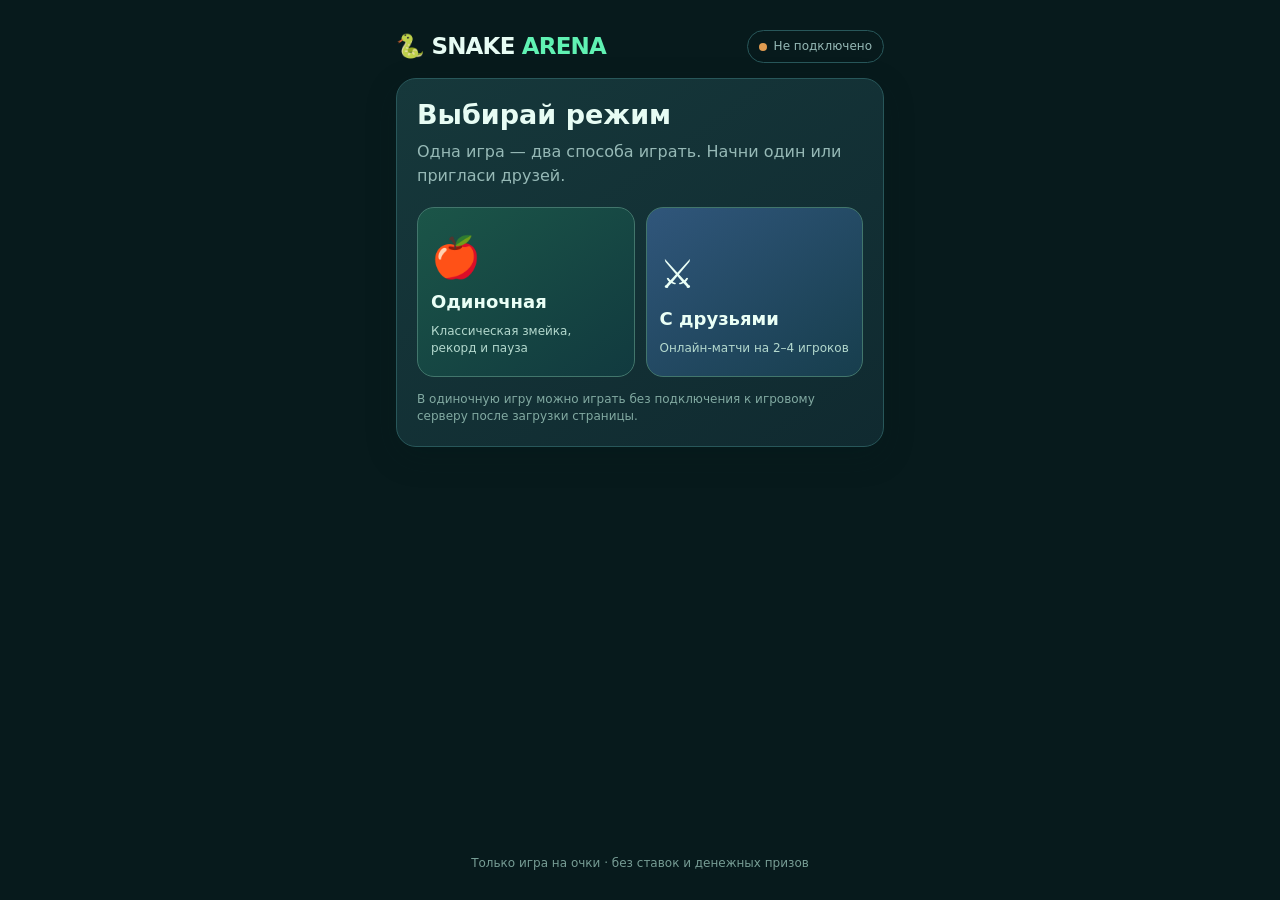
==== snake-arena/static/index.html @ dd778986 "Allow direct multiplayer launch from Telegram button" ====
<!doctype html>
<html lang="ru">
<head>
  <meta charset="utf-8">
  <meta name="viewport" content="width=device-width,initial-scale=1,viewport-fit=cover,user-scalable=no">
  <meta name="theme-color" content="#071a1c">
  <title>Snake Arena — одиночная игра и мультиплеер</title>
  <style>
    :root{--bg:#071a1c;--panel:#113034;--panel2:#164047;--line:#28575a;--text:#e7fcf4;--muted:#96b9b6;--lime:#60f2b3;--gold:#ffd571}
    *{box-sizing:border-box}html,body{margin:0;min-height:100%;background:var(--bg);color:var(--text)}
    body{font:500 16px/1.45 system-ui,-apple-system,Segoe UI,sans-serif;overscroll-behavior:none}
    button,input{font:inherit}button{cursor:pointer;border:0}button:disabled{cursor:not-allowed;opacity:.43}
    button:focus-visible,input:focus-visible{outline:3px solid #ffd571;outline-offset:3px}
    .shell{width:min(100%,520px);margin:0 auto;min-height:100dvh;padding:18px 16px 28px;display:flex;flex-direction:column;gap:15px}
    .top{display:flex;justify-content:space-between;align-items:center;gap:12px}.logo{font-size:23px;font-weight:900;letter-spacing:-.8px}.logo b{color:var(--lime)}
    .signal{display:flex;align-items:center;gap:7px;font-size:12px;color:var(--muted);border:1px solid var(--line);padding:7px 11px;border-radius:50px}
    .signal:before{content:"";width:8px;height:8px;background:#e09b50;border-radius:50%}.signal.online:before{background:var(--lime)}
    .card{background:linear-gradient(145deg,#16383b,#102a30);border:1px solid var(--line);border-radius:20px;padding:20px;box-shadow:0 10px 30px #001b1b40}
    .screen{display:none}.screen.active{display:block}h1,h2,p{margin:0}h1{font-size:27px;line-height:1.15}h2{font-size:21px}p{color:var(--muted)}.subtitle{margin:10px 0 20px}
    label{display:block;color:#c8e8dc;font-size:13px;font-weight:700;margin:12px 0 6px}
    input{width:100%;padding:14px 15px;border-radius:12px;border:1px solid #44756f;background:#071f22;color:white;outline:none;font-size:17px}
    .choices{display:grid;grid-template-columns:repeat(2,minmax(0,1fr));gap:11px;margin:20px 0 14px}
    .choice{min-height:170px;border:1px solid #42766c;border-radius:17px;background:linear-gradient(145deg,#1b5548,#113a3f);color:#eafff6;padding:18px 13px;display:flex;flex-direction:column;align-items:flex-start;justify-content:flex-end;text-align:left;gap:8px}
    .choice:active{transform:scale(.985)}.choice .symbol{font-size:40px;line-height:1.2}.choice strong{font-size:18px;font-weight:900}.choice small{font-size:12px;color:#b4d9ce;font-weight:500}
    .choice.multiplayer{background:linear-gradient(145deg,#30567b,#173e4d)}
    .solo-tools{display:none;align-items:center;justify-content:space-between;gap:10px;margin:12px 0 3px}
    .solo-tools.visible{display:flex}.solo-tools button{background:#184545;border:1px solid #3e7b72;border-radius:10px;padding:8px 13px;color:#e2fff1;font-weight:800}
    .solo-tools span{color:#9fc6b8;font-size:12px}.solo-paused{display:none;text-align:center;padding:12px;color:var(--gold);font-size:15px;font-weight:900}.solo-paused.visible{display:block}
    .mode{display:grid;grid-template-columns:repeat(3,1fr);gap:9px;margin:9px 0 18px}
    .mode button{border:1px solid #43736c;background:#153e3e;border-radius:12px;color:#c7e5dc;padding:14px 6px;font-weight:900;font-size:17px}
    .mode button.selected{background:#1d6557;border-color:#63e6a7;color:#fff;box-shadow:inset 0 0 0 1px #54dc9b}
    .btn{width:100%;padding:14px 16px;border-radius:13px;background:var(--lime);color:#09302b;font-weight:900;font-size:16px;min-height:52px}
    .btn.alt{background:#214c4d;color:#e4fff3;border:1px solid #398477}.btn.ghost{background:transparent;border:1px solid #416661;color:#ddf6ed}
    .split{display:flex;align-items:center;gap:12px;margin:18px 0;color:#90b6aa}.split:before,.split:after{content:"";height:1px;background:var(--line);flex:1}
    .joinrow{display:flex;gap:9px}.joinrow input{flex:1;min-width:0}.joinrow button{width:110px;min-width:110px}.hint{font-size:12px;color:#82aaa2;margin-top:14px}
    .roomcode{text-align:center;background:#071e21;border:1px dashed #4f8579;border-radius:14px;padding:13px 8px;margin:16px 0 8px;letter-spacing:8px;font-size:32px;font-weight:900;color:var(--gold);font-variant-numeric:tabular-nums}
    .members{display:flex;flex-direction:column;gap:8px;margin:15px 0}
    .member{display:flex;align-items:center;gap:10px;padding:11px 12px;border:1px solid #2b5954;border-radius:12px;background:#0d2a2d}
    .dot{width:15px;height:15px;border-radius:50%;flex:none}.member .name{font-weight:700;flex:1;min-width:0;overflow:hidden;text-overflow:ellipsis;white-space:nowrap}.member .state{font-size:12px;color:#acd6c3}
    .actions{display:grid;gap:9px;margin-top:16px}.row{display:flex;gap:9px}.row>*{flex:1}
    .boardhead{display:flex;justify-content:space-between;align-items:center;gap:8px;margin-bottom:11px}.meta{display:flex;gap:9px;align-items:center;font-size:12px;color:var(--muted)}
    .board-shell{padding:7px;border:2px solid #35695f;border-radius:15px;background:#051619;box-shadow:inset 0 0 0 1px #163c39}
    canvas{display:block;width:100%;height:auto;aspect-ratio:26 / 20;touch-action:none;border-radius:9px;background:#092627}
    .scores{display:grid;grid-template-columns:repeat(2,minmax(0,1fr));gap:7px;margin:13px 0}
    .score{display:flex;gap:9px;align-items:center;border:1px solid #2c5d58;background:#103436;padding:9px;border-radius:10px;font-size:13px}
    .score .who{min-width:0;overflow:hidden;text-overflow:ellipsis;white-space:nowrap;flex:1}.score strong{color:#f8e8ae}.score.dead{opacity:.48}
    .pad{margin:13px auto 0;display:grid;grid-template-columns:repeat(3,66px);grid-template-rows:repeat(2,55px);gap:8px;justify-content:center;touch-action:none}
    .arrow{background:#1b5250;border:1px solid #44937c;border-radius:13px;font-size:24px;color:#e5fff2;touch-action:none;user-select:none}
    .arrow:active{background:#3d9280}.up{grid-column:2;grid-row:1}.left{grid-column:1;grid-row:2}.down{grid-column:2;grid-row:2}.right{grid-column:3;grid-row:2}
    .bigcount{font-size:68px;font-weight:1000;color:var(--gold);text-align:center;margin:20px 0;line-height:1}
    .result{font-size:28px;text-align:center;color:var(--gold);font-weight:900;margin:12px 0}.error{color:#ffb7a2;font-size:13px;margin-top:12px;min-height:18px}
    .foot{text-align:center;font-size:12px;color:#779d95;margin-top:auto;padding-top:8px}
    @media(min-width:640px){.shell{padding-top:30px}.pad{grid-template-columns:repeat(3,72px);grid-template-rows:repeat(2,60px)}}
    @media(max-width:360px){.card{padding:14px}.roomcode{font-size:26px}.mode button{font-size:15px}}
  </style>
</head>
<body>
<div class="shell">
  <div class="top"><div class="logo">🐍 SNAKE <b>ARENA</b></div><span id="signal" class="signal">Не подключено</span></div>
  <section id="choose" class="screen active card">
    <h1>Выбирай режим</h1><p class="subtitle">Одна игра — два способа играть. Начни один или пригласи друзей.</p>
    <div class="choices">
      <button class="choice" id="solo-choice" type="button"><span class="symbol">🍎</span><strong>Одиночная</strong><small>Классическая змейка, рекорд и пауза</small></button>
      <button class="choice multiplayer" id="multi-choice" type="button"><span class="symbol">⚔️</span><strong>С друзьями</strong><small>Онлайн-матчи на 2–4 игроков</small></button>
    </div>
    <p class="hint">В одиночную игру можно играть без подключения к игровому серверу после загрузки страницы.</p>
  </section>
  <section id="home" class="screen card">
    <h1>Змейка с друзьями</h1><p class="subtitle">Одна арена · 2–4 человека · каждый со своего телефона.</p>
    <label for="nick">Твоё имя</label><input id="nick" maxlength="18" autocomplete="nickname" placeholder="Игрок" />
    <label>Игроков в комнате</label>
    <div class="mode" id="modes"><button class="selected" data-slots="2" type="button">1 на 1</button><button data-slots="3" type="button">3 игрока</button><button data-slots="4" type="button">4 игрока</button></div>
    <button id="create" class="btn" type="button">Создать комнату</button>
    <div class="split">или</div>
    <label for="code">Войти по коду друга</label>
    <div class="joinrow"><input id="code" maxlength="6" placeholder="ABC123" autocapitalize="characters" spellcheck="false"/><button id="join" type="button" class="btn alt">Войти</button></div>
    <div class="hint">Нужен интернет: игра синхронизируется через сервер, а не между браузерами напрямую.</div>
    <div class="actions"><button id="back-modes" type="button" class="btn ghost">← Выбор режима</button></div>
  </section>
  <section id="lobby" class="screen card">
    <h2>Комната <span id="room-label"></span></h2><p id="lobbyinfo" class="subtitle">Ожидаем игроков…</p>
    <div id="roomcode" class="roomcode"></div>
    <button id="share" type="button" class="btn alt">🔗 Поделиться приглашением</button>
    <div id="members" class="members"></div>
    <div class="actions"><button id="ready" type="button" class="btn">Готов!</button><button id="leave" type="button" class="btn ghost">Выйти из комнаты</button></div>
  </section>
  <section id="countdown" class="screen card"><h2 style="text-align:center">Матч начинается</h2><div class="bigcount" id="count">3</div><p style="text-align:center">Приготовься управлять змейкой!</p></section>
  <section id="playing" class="screen">
    <div class="boardhead"><h2>Арена</h2><div class="meta">⏱ <span id="remaining">03:00</span> · <span id="gamecode"></span></div></div>
    <div class="solo-tools" id="solo-tools"><button id="solo-pause" type="button">⏸ Пауза</button><span>Рекорд: <b id="solo-best">0</b> 🍎</span><button id="solo-exit" type="button">✕ Выйти</button></div>
    <div class="board-shell"><canvas id="board" width="780" height="600" aria-label="Игровое поле с цветными змейками"></canvas></div>
    <div class="solo-paused" id="solo-paused">⏸ Пауза — нажми «Продолжить»</div>
    <div id="scores" class="scores"></div>
    <p style="text-align:center;font-size:13px">Свайп по полю или стрелки на экране. На компьютере — WASD.</p>
    <div class="pad" id="pad"><button class="arrow up" data-dir="up" aria-label="Вверх">▲</button><button class="arrow left" data-dir="left" aria-label="Влево">◀</button><button class="arrow down" data-dir="down" aria-label="Вниз">▼</button><button class="arrow right" data-dir="right" aria-label="Вправо">▶</button></div>
  </section>
  <section id="finished" class="screen card"><h2 style="text-align:center">Матч завершён</h2><div id="result" class="result"></div><div id="resultscores" class="members"></div><div class="actions"><button id="again" class="btn">Ещё один матч</button><button id="quit" class="btn ghost">В главное меню</button></div></section>
  <p id="error" class="error" role="status" aria-live="polite"></p>
  <p class="foot">Только игра на очки · без ставок и денежных призов</p>
</div>
<script>
(() => {
  'use strict';
  const $ = id => document.getElementById(id);
  const screens = ['choose','home','lobby','countdown','playing','finished'];
  const app = { ws:null, me:'', room:'', slots:2, players:[], ready:false, phase:'choose', last:null, mode:null };
  const tg=window.Telegram?.WebApp;
  try {tg?.ready();tg?.expand();} catch(_){}
  const getStoredName=()=>{try{return localStorage.getItem('snake_name')||'';}catch(_){return '';}};
  const saveName=name=>{try{localStorage.setItem('snake_name',name);}catch(_){}};
  const suggestedName = tg?.initDataUnsafe?.user?.first_name || getStoredName();
  $('nick').value=suggestedName.slice(0,18);
  const urlParams = new URLSearchParams(location.search);
  const codeFromLink = urlParams.get('room') || tg?.initDataUnsafe?.start_param || '';
  if(/^[A-Z2-9]{6}$/i.test(codeFromLink)){ $('code').value=codeFromLink.toUpperCase(); app.mode='multi'; $('choose').classList.remove('active'); $('home').classList.add('active');app.phase='home'; }
  else if(urlParams.get('mode') === 'multi'){ app.mode='multi'; $('choose').classList.remove('active'); $('home').classList.add('active'); app.phase='home'; }
  const show=(screen)=>{app.phase=screen;for(const s of screens)$(s).classList.toggle('active',s===screen);};
  const error=msg=>{ $('error').textContent=msg||''; };
  const signal=(good,text)=>{$('signal').classList.toggle('online',good);$('signal').textContent=text;};
  const link=()=>{const url=new URL(location.href);url.searchParams.set('room',app.room);return url.href;};
  const send=payload=>{if(app.ws?.readyState===WebSocket.OPEN)app.ws.send(JSON.stringify(payload));};
  const serverUrl=()=>{
    // A single FastAPI service hosts this page and the websocket at /ws.
    // A separate static host can set window.SNAKE_WS_URL to a secure wss:// address.
    if(typeof window.SNAKE_WS_URL==='string' && window.SNAKE_WS_URL.trim())return window.SNAKE_WS_URL.trim();
    return `${location.protocol==='https:'?'wss':'ws'}://${location.host}/ws`;
  };
  function connect(initial) {
    error('');
    if(app.ws)try{app.ws.close();}catch(_){}
    const ws=new WebSocket(serverUrl());app.ws=ws;
    signal(false,'Соединение…');
    const guard=setTimeout(()=>{if(ws.readyState!==WebSocket.OPEN)ws.close();},10000);
    ws.addEventListener('open',()=>{clearTimeout(guard);if(app.ws!==ws)return;signal(true,'На связи');send(initial);});
    ws.addEventListener('error',()=>{if(app.ws===ws)error('Не удалось подключиться. Проверь адрес сервера и интернет.');});
    ws.addEventListener('close',()=>{clearTimeout(guard);if(app.ws!==ws)return;signal(false,'Нет соединения');if(app.phase!=='home'){show('home');error('Связь с матчем потеряна. Создай или войди в комнату заново.');}});
    ws.addEventListener('message',event=>{if(app.ws!==ws)return;let m;try{m=JSON.parse(event.data);}catch(_){return;}onMessage(m);});
  }
  function start(type) {
    app.mode='multi'; stopSolo();
    const name=$('nick').value.trim().slice(0,18)||'Игрок';saveName(name);
    const payload={type,name};if(type==='create')payload.slots=app.slots;else {payload.code=$('code').value.replace(/[^A-Z2-9]/gi,'').toUpperCase();if(payload.code.length!==6){error('Введи шестизначный код комнаты.');return;}}
    $('create').disabled=true;$('join').disabled=true;
    try {connect(payload);} catch (e) {error('Не получается открыть WebSocket: '+e.message);} finally {setTimeout(()=>{$('create').disabled=false;$('join').disabled=false;},500);}
  }
  const escapeText=text=>String(text).replaceAll('&','&amp;').replaceAll('<','&lt;').replaceAll('>','&gt;').replaceAll('"','&quot;').replaceAll("'",'&#39;');
  function drawLobby(m){
    app.players=m.players||[];app.slots=m.slots;app.room=m.code;app.ready=Boolean(app.players.find(p=>p.id===app.me)?.ready);
    $('room-label').textContent=m.code;$('roomcode').textContent=m.code;
    $('lobbyinfo').textContent=`Игроков: ${app.players.length} / ${m.slots}. Начнём, когда все будут готовы.`;
    $('members').innerHTML=app.players.map(p=>`<div class="member"><i class="dot" style="background:${p.color}"></i><span class="name">${escapeText(p.name)}${p.id===app.me?' (ты)':''}</span><span class="state">${p.ready?'✓ Готов':'Ожидание'}</span></div>`).join('');
    $('ready').textContent=app.ready?'Отменить готовность':'Я готов!';
    if(m.phase==='lobby')show('lobby');
  }
  const formatClock=sec=>`${String(Math.floor(Math.max(sec,0)/60)).padStart(2,'0')}:${String(Math.max(sec,0)%60).padStart(2,'0')}`;
  function onMessage(m) {
    if(app.mode!=='multi')return;
    switch(m.type){
      case 'welcome':app.me=m.id;app.room=m.code;break;
      case 'lobby':drawLobby(m);break;
      case 'countdown':show('countdown');$('count').textContent=m.seconds;break;
      case 'match_start':show('playing');$('gamecode').textContent=app.room;break;
      case 'state':app.last=m;draw(m);break;
      case 'result':{
        $('again').textContent='Ещё один матч';
        const mine=m.winnerId===app.me;
        $('result').textContent=m.winnerId?(mine?'🏆 Победа!':`🏆 Победил ${m.players.find(p=>p.id===m.winnerId)?.name||'соперник'}`):'🤝 Ничья';
        $('resultscores').innerHTML=m.players.sort((a,b)=>b.score-a.score).map(p=>`<div class="member"><i class="dot" style="background:${p.color}"></i><span class="name">${escapeText(p.name)}</span><strong>${p.score} 🍎</strong></div>`).join('');
        show('finished');break;
      }
      case 'error':error(m.message||'Ошибка сервера');break;
    }
  }
  const canvas=$('board'),ctx=canvas.getContext('2d');
  function draw(s) {
    if(app.phase==='countdown')show('playing');
    if(app.phase!=='playing')return;
    const w=s.width||26,h=s.height||20,tile=30;
    if(canvas.width!==w*tile)canvas.width=w*tile;if(canvas.height!==h*tile)canvas.height=h*tile;
    ctx.fillStyle='#0a2829';ctx.fillRect(0,0,canvas.width,canvas.height);
    for(let y=0;y<h;y++)for(let x=0;x<w;x++){if((x+y)%2===0){ctx.fillStyle='#103032';ctx.fillRect(x*tile,y*tile,tile,tile);}}
    for(const [x,y] of s.food){ctx.fillStyle='#d95c59';ctx.beginPath();ctx.arc(x*tile+15,y*tile+15,10,0,Math.PI*2);ctx.fill();ctx.fillStyle='#8bdb84';ctx.fillRect(x*tile+15,y*tile+2,4,7);}
    for(const snake of s.snakes){for(let i=snake.body.length-1;i>=0;i--){const [x,y]=snake.body[i];ctx.globalAlpha=snake.alive?1:.24;ctx.fillStyle=snake.color;ctx.beginPath();ctx.roundRect(x*tile+2,y*tile+2,26,26,i===0?9:6);ctx.fill();if(i===0&&snake.alive){ctx.fillStyle='#07292a';ctx.beginPath();ctx.arc(x*tile+11,y*tile+11,3,0,Math.PI*2);ctx.arc(x*tile+20,y*tile+11,3,0,Math.PI*2);ctx.fill();}}}
    ctx.globalAlpha=1;
    $('remaining').textContent=app.mode==='solo'?'∞':formatClock(s.remaining);
    $('scores').innerHTML=s.snakes.map(p=>`<div class="score ${p.alive?'':'dead'}"><i class="dot" style="background:${p.color}"></i><span class="who">${escapeText(p.name)}${p.id===app.me?' (ты)':''}</span><strong>${p.score} 🍎</strong></div>`).join('');
  }
  // Classic single-player mode is deliberately client-side: no rooms or WebSocket.
  const SOLO_W=26, SOLO_H=20;
  const solo={timer:null,paused:false,state:null,direction:'right',wanted:'right',queued:false,best:0};
  const vectors={up:[0,-1],down:[0,1],left:[-1,0],right:[1,0]};
  const opposite={up:'down',down:'up',left:'right',right:'left'};
  const loadBest=()=>{try{return Math.max(0,Number(localStorage.getItem('snake_solo_best'))||0);}catch(_){return 0;}};
  function stopSolo(){if(solo.timer!==null)clearTimeout(solo.timer);solo.timer=null;solo.state=null;solo.paused=false;$('solo-paused').classList.remove('visible');$('solo-tools').classList.remove('visible');}
  function chooseMode(mode){app.mode=mode;error('');if(mode==='multi'){signal(false,'Не подключено');show('home');}else startSolo();}
  function newFood(){
    const occupied=new Set(solo.state.snakes[0].body.map(p=>p.join(',')));
    const free=[];for(let y=0;y<SOLO_H;y++)for(let x=0;x<SOLO_W;x++)if(!occupied.has(`${x},${y}`))free.push([x,y]);
    if(!free.length)return null;
    return free[Math.floor(Math.random()*free.length)];
  }
  function startSolo(){
    if(app.ws){const ws=app.ws;app.ws=null;ws.close();}
    stopSolo();app.mode='solo';app.me='solo';app.room='';
    solo.best=loadBest();solo.direction='right';solo.wanted='right';solo.queued=false;
    solo.state={type:'state',width:SOLO_W,height:SOLO_H,remaining:0,food:[],snakes:[{id:'solo',name:'Ты',color:'#57e6aa',body:[[7,10],[6,10],[5,10]],alive:true,score:0}]};
    const food=newFood();if(food)solo.state.food=[food];
    $('solo-best').textContent=solo.best;$('solo-pause').textContent='⏸ Пауза';
    $('solo-tools').classList.add('visible');$('gamecode').textContent='Один игрок';
    signal(true,'Одиночная игра');show('playing');draw(solo.state);
    scheduleSolo();
  }
  function scheduleSolo(){
    if(solo.timer!==null)clearTimeout(solo.timer);
    solo.timer=null;
    if(app.mode==='solo'&&app.phase==='playing'&&!solo.paused&&solo.state){
      const delay=Math.max(105,180-solo.state.snakes[0].score*5);
      solo.timer=setTimeout(soloTick,delay);
    }
  }
  function soloTick(){
    solo.timer=null;
    if(app.mode!=='solo'||app.phase!=='playing'||solo.paused||!solo.state)return;
    const s=solo.state, player=s.snakes[0];
    if(solo.wanted!==opposite[solo.direction])solo.direction=solo.wanted;
    solo.queued=false;
    const [dx,dy]=vectors[solo.direction],head=[player.body[0][0]+dx,player.body[0][1]+dy];
    const eating=s.food.some(p=>p[0]===head[0]&&p[1]===head[1]);
    const bodyCheck=eating?player.body:player.body.slice(0,-1);
    if(head[0]<0||head[0]>=SOLO_W||head[1]<0||head[1]>=SOLO_H||bodyCheck.some(p=>p[0]===head[0]&&p[1]===head[1])){
      player.alive=false;draw(s);
      $('result').textContent=`🍎 Набрано: ${player.score}`;
      $('resultscores').innerHTML=`<div class="member"><span class="name">Лучший результат</span><strong>${solo.best} 🍎</strong></div>`;
      $('again').textContent='↻ Сыграть ещё';$('solo-tools').classList.remove('visible');show('finished');return;
    }
    player.body.unshift(head);
    if(eating){
      player.score++;
      if(player.score>solo.best){solo.best=player.score;try{localStorage.setItem('snake_solo_best',String(solo.best));}catch(_){}}
      $('solo-best').textContent=solo.best;
      if(player.body.length===SOLO_W*SOLO_H){
        draw(s);$('result').textContent='🏆 Всё поле заполнено!';$('resultscores').innerHTML=`<div class="member"><span class="name">Твой рекорд</span><strong>${solo.best} 🍎</strong></div>`;
        $('again').textContent='↻ Сыграть ещё';$('solo-tools').classList.remove('visible');show('finished');return;
      }
      const fruit=newFood();s.food=fruit?[fruit]:[];
    }else player.body.pop();
    draw(s);scheduleSolo();
  }
  function pauseSolo(){
    if(app.mode!=='solo'||app.phase!=='playing'||!solo.state)return;
    solo.paused=!solo.paused;
    $('solo-paused').classList.toggle('visible',solo.paused);
    $('solo-pause').textContent=solo.paused?'▶ Продолжить':'⏸ Пауза';
    if(solo.paused){if(solo.timer!==null)clearTimeout(solo.timer);solo.timer=null;}else scheduleSolo();
  }
  const turn=direction=>{
    if(app.phase!=='playing')return;
    if(app.mode==='solo'){
      if(!solo.paused&&!solo.queued&&vectors[direction]&&direction!==opposite[solo.direction]){solo.wanted=direction;solo.queued=true;}
    }else send({type:'turn',direction});
  };
  document.querySelectorAll('#modes button').forEach(b=>b.addEventListener('click',()=>{app.slots=Number(b.dataset.slots);document.querySelectorAll('#modes button').forEach(x=>x.classList.toggle('selected',x===b));}));
  $('solo-choice').addEventListener('click',()=>chooseMode('solo'));
  $('multi-choice').addEventListener('click',()=>chooseMode('multi'));
  $('back-modes').addEventListener('click',()=>{app.mode=null;show('choose');error('');});
  $('solo-pause').addEventListener('click',pauseSolo);
  $('solo-exit').addEventListener('click',()=>{stopSolo();app.mode=null;signal(false,'Не подключено');show('choose');});
  $('create').addEventListener('click',()=>start('create'));$('join').addEventListener('click',()=>start('join'));
  $('code').addEventListener('keydown',e=>{if(e.key==='Enter')start('join');});
  $('ready').addEventListener('click',()=>send({type:'ready',value:!app.ready}));
  const leave=()=>{stopSolo();if(app.ws){const sock=app.ws;app.ws=null;sock.close();}app.me='';app.room='';app.mode=null;show('choose');signal(false,'Не подключено');error('');};
  $('leave').addEventListener('click',leave);$('quit').addEventListener('click',leave);
  $('again').addEventListener('click',()=>{if(app.mode==='solo')startSolo();else send({type:'again'});});
  $('share').addEventListener('click',async()=>{const url=link();const text=`Заходи в Змейку! Комната ${app.room}\n${url}`;try{if(navigator.share)await navigator.share({title:'Змейка с друзьями',text,url});else{await navigator.clipboard.writeText(text);$('share').textContent='✓ Приглашение скопировано';setTimeout(()=>$('share').textContent='🔗 Поделиться приглашением',1500);}}catch(e){if(e.name!=='AbortError')error('Ссылка: '+url);}});
  document.querySelectorAll('[data-dir]').forEach(b=>b.addEventListener('pointerdown',e=>{e.preventDefault();turn(b.dataset.dir);}));
  const keys={ArrowUp:'up',ArrowDown:'down',ArrowLeft:'left',ArrowRight:'right',w:'up',a:'left',s:'down',d:'right',W:'up',A:'left',S:'down',D:'right'};
  window.addEventListener('keydown',e=>{
    if((e.key===' '||e.key==='Escape')&&app.mode==='solo'&&app.phase==='playing'){
      e.preventDefault();pauseSolo();return;
    }
    const dir=keys[e.key];if(dir&&app.phase==='playing'){e.preventDefault();turn(dir);}
  });
  document.addEventListener('visibilitychange',()=>{if(document.hidden&&app.mode==='solo'&&app.phase==='playing'&&!solo.paused)pauseSolo();});
  let touch=null;canvas.addEventListener('touchstart',e=>{if(e.touches.length)touch={x:e.touches[0].clientX,y:e.touches[0].clientY};},{passive:true});
  canvas.addEventListener('touchend',e=>{if(!touch||!e.changedTouches.length)return;const dx=e.changedTouches[0].clientX-touch.x,dy=e.changedTouches[0].clientY-touch.y;touch=null;if(Math.max(Math.abs(dx),Math.abs(dy))<22)return;turn(Math.abs(dx)>Math.abs(dy)?dx>0?'right':'left':dy>0?'down':'up');},{passive:true});
})();
</script>
</body>
</html>
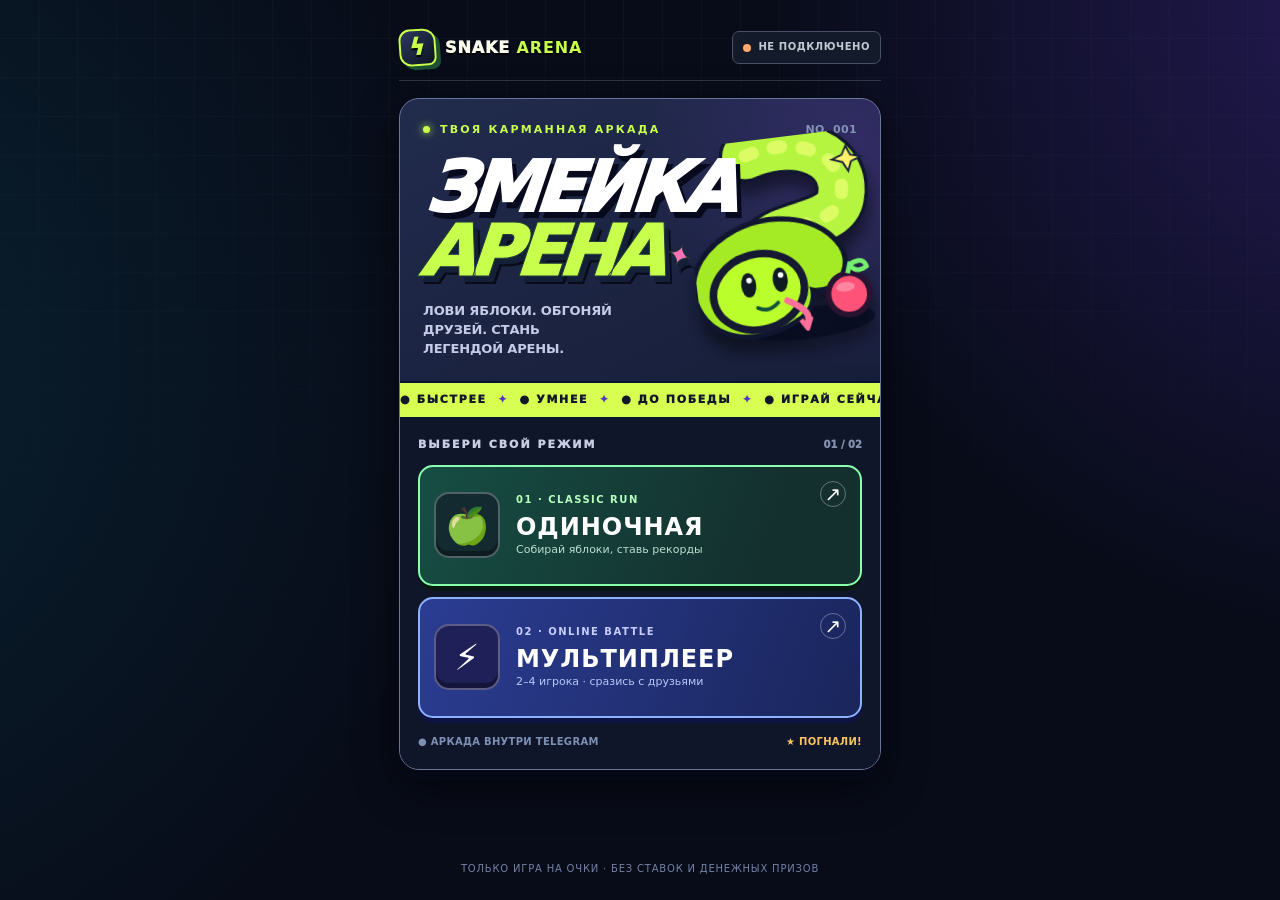
==== commit 589d1581: "Redesign Snake Arena as Neon Arcade and smooth multiplayer animation" ====
--- a/snake-arena/static/index.html
+++ b/snake-arena/static/index.html
@@ -52,18 +52,123 @@
     .foot{text-align:center;font-size:12px;color:#779d95;margin-top:auto;padding-top:8px}
     @media(min-width:640px){.shell{padding-top:30px}.pad{grid-template-columns:repeat(3,72px);grid-template-rows:repeat(2,60px)}}
     @media(max-width:360px){.card{padding:14px}.roomcode{font-size:26px}.mode button{font-size:15px}}
-  </style>
+  
+/* SNAKE ARENA / ARCADE ART DIRECTION V1
+   Custom designed arcade identity. Existing controls & game logic unchanged. */
+:root{--bg:#080c19;--panel:#11192b;--panel2:#1c2440;--line:#38435a;--text:#f6f7ee;--muted:#a2adbe;--lime:#c7ff4c;--gold:#ffe379;--pink:#ff68b9;--cyan:#64e7ff}
+html,body{background:#080c19;color:var(--text)}
+body{background:radial-gradient(circle at 110% 1%,rgba(111,64,242,.27),transparent 38%),radial-gradient(circle at -20% 40%,rgba(15,202,230,.12),transparent 45%),#080c19;font-family:system-ui,-apple-system,'Segoe UI',sans-serif;letter-spacing:-.01em}
+body::before{content:"";position:fixed;inset:0;pointer-events:none;opacity:.16;background-image:linear-gradient(90deg,transparent 0,transparent calc(100% - 1px),#546085 100%),linear-gradient(transparent 0,transparent calc(100% - 1px),#546085 100%);background-size:39px 39px;mask-image:linear-gradient(to bottom,black,transparent 72%)}
+.shell{max-width:530px;position:relative;isolation:isolate;padding:20px 19px 24px;gap:17px}
+.top{padding:0 0 13px;border-bottom:1px solid #ffffff2b;min-height:53px}
+.logo{display:flex;align-items:center;gap:9px;font-weight:1000;font-size:16px;letter-spacing:.055em;color:#f9faec;text-shadow:0 2px 1px #000}
+.logo b{color:var(--lime)}
+.logo .logo-mark{width:37px;height:37px;border:2px solid #c8ff4d;background:linear-gradient(140deg,#2d3860,#0b1522);border-radius:11px 13px 8px 12px;display:grid;place-items:center;box-shadow:4px 4px 0 #1c5134;color:var(--lime);font-size:23px;transform:rotate(-4deg)}
+.signal{border-color:#475067;background:#131b2a;color:#bfc9d0;font-size:10px;text-transform:uppercase;letter-spacing:.055em;font-weight:850;border-radius:7px;padding:8px 10px}
+.signal:before{background:#ffa66b}
+.signal.online:before{background:#beff4a;box-shadow:0 0 8px #beff4a}
+.card{border:1px solid #4d5c85;background:linear-gradient(154deg,rgba(34,44,78,.98),rgba(14,20,43,.98));border-radius:20px;box-shadow:0 10px 0 #050815,0 16px 40px #0009;position:relative;overflow:hidden}
+#choose.card{padding:0;border:1px solid #6a779d}
+#choose .arcade-head{padding:23px 23px 6px;position:relative;overflow:hidden;background:radial-gradient(circle at 95% 20%,#7a46d43d,transparent 45%)}
+#choose .eyebrow{color:var(--lime);font-size:11px;font-weight:900;text-transform:uppercase;letter-spacing:.2em;display:flex;align-items:center;gap:10px;margin-bottom:19px}
+#choose .eyebrow .led{width:7px;height:7px;background:var(--lime);border-radius:50%;box-shadow:0 0 9px var(--lime)}
+#choose .eyebrow .issue{margin-left:auto;color:#8493b3;letter-spacing:.03em}
+#choose .hero-title{position:relative;z-index:2;font-family:'Arial Black',Impact,system-ui,sans-serif;font-weight:1000;font-style:italic;line-height:.91;font-size:clamp(44px,11.5vw,70px);letter-spacing:-.075em;color:#fff;transform:skew(-5deg);text-shadow:5px 6px 0 #07091c}
+#choose .hero-title strong{display:block;white-space:nowrap;font-weight:1000}
+#choose .hero-title strong:last-child{color:var(--lime);-webkit-text-stroke:1px #1e3b3a;text-shadow:5px 6px 0 #142037,7px 8px 0 #090b18}
+#choose .hero-title .spark{display:inline-block;font:normal 30px system-ui;color:#ff72b5;transform:skew(5deg) rotate(18deg);margin-left:7px;vertical-align:middle;letter-spacing:0}
+#choose .arcade-lead{position:relative;z-index:2;font-size:13px;max-width:200px;font-weight:700;line-height:1.45;color:#c4cbe6;margin:18px 0 0}
+#choose .hero-art{width:188px;height:210px;position:absolute;right:0;top:38px;filter:drop-shadow(0 13px 8px #0007);transform:rotate(-7deg);pointer-events:none;opacity:1;z-index:1}
+#choose .marquee{margin-top:16px;background:#d6ff52;color:#111628;white-space:nowrap;overflow:hidden;display:flex;gap:11px;align-items:center;padding:9px 0;font-size:11px;font-weight:1000;letter-spacing:.15em;border-top:2px solid #0a1533;border-bottom:2px solid #0a1533}
+#choose .marquee span{flex:none}
+#choose .marquee i{font-style:normal;color:#5236be}
+#choose .mode-container{padding:18px 18px 20px;background:#101629}
+#choose .mode-caption{display:flex;justify-content:space-between;align-items:center;gap:12px;font-size:11px;font-weight:950;letter-spacing:.18em;color:#c8cde4;margin:0 0 12px}
+#choose .mode-caption span:last-child{color:#8290ad;font-size:10px;letter-spacing:0}
+#choose .choices{display:grid;grid-template-columns:1fr;gap:11px;margin:0}
+#choose .choice{min-height:121px;position:relative;overflow:hidden;display:flex;align-items:flex-start;flex-direction:column;justify-content:center;border:2px solid #8affad;border-radius:15px;background:linear-gradient(110deg,#164e43,#14302e 78%);padding:14px 16px 14px 96px;box-shadow:0 5px 0 #071912;text-align:left;color:white;transition:transform .13s ease,box-shadow .13s ease;gap:3px}
+#choose .choice:active{transform:translateY(4px);box-shadow:0 1px 0 #071912}
+#choose .choice.multiplayer{background:linear-gradient(111deg,#2b3d93,#1a255b);border-color:#8eb1ff;box-shadow:0 5px 0 #0d1441}
+#choose .choice.multiplayer:active{box-shadow:0 1px 0 #0d1441}
+#choose .choice .symbol{position:absolute;left:14px;top:50%;transform:translateY(-50%);width:66px;height:66px;display:grid;place-items:center;border:2px solid #ffffff44;border-radius:15px;background:#122a30;font-size:36px;box-shadow:inset 0 -5px 0 #0005}
+#choose .choice.multiplayer .symbol{background:#202058}
+#choose .choice .choice-nr{font-size:10px;color:#b8ffbb;font-weight:900;letter-spacing:.15em;margin:0 0 3px}
+#choose .choice.multiplayer .choice-nr{color:#c7cdff}
+#choose .choice strong{font-size:24px;line-height:1.1;font-family:Impact,'Arial Black',system-ui,sans-serif;letter-spacing:.04em;text-transform:uppercase}
+#choose .choice small{color:#bbded3;font-size:11px;letter-spacing:0;line-height:1.3;max-width:240px}
+#choose .choice.multiplayer small{color:#b7c8f8}
+#choose .choice .choice-chevron{position:absolute;right:14px;top:14px;color:white;font-size:20px;line-height:1;border:1px solid #ffffff55;border-radius:50%;width:26px;height:26px;display:grid;place-items:center}
+#choose .home-bottom{display:flex;align-items:center;justify-content:space-between;margin-top:17px;color:#7d90b4;font-size:10px;font-weight:850;letter-spacing:.03em}
+#choose .home-bottom .hot{color:#f8c45d}
+.screen.card:not(#choose){border-radius:19px;padding:23px 20px 22px}
+h1,h2{font-family:Impact,'Arial Black',system-ui,sans-serif;text-transform:uppercase;font-weight:900;letter-spacing:.03em;line-height:1.14}
+h1{font-size:35px}h2{font-size:28px}
+p{color:#aebbd4}.subtitle{margin:9px 0 18px;font-size:14px;line-height:1.4}
+label{color:#a5ffcd;font-size:11px;text-transform:uppercase;letter-spacing:.12em}
+input{background:#0a1128;border:2px solid #38466c;color:#fff;border-radius:10px;font-weight:800;outline:none}
+input:focus{border-color:var(--lime)}
+.btn{background:var(--lime);color:#101728;border:2px solid #dfff8b;border-radius:10px;box-shadow:0 5px 0 #4c8e1c;font-weight:1000;letter-spacing:.02em;text-transform:uppercase;font-size:15px;transition:transform .12s,box-shadow .12s}
+.btn:active{transform:translateY(3px);box-shadow:0 2px 0 #4c8e1c}
+.btn.alt{background:#5e75e7;color:#fff;border-color:#9cb2ff;box-shadow:0 5px 0 #263477}
+.btn.ghost{background:#152139;color:#bce8ff;border:2px solid #4b608a;box-shadow:none}
+.mode button{background:#121c36;border:2px solid #3c4a73;color:#c5ccec;border-radius:10px}.mode button.selected{background:#c9ff54;border-color:#f1ffa4;color:#091529;box-shadow:0 4px 0 #5b7d22}
+.split{color:#7f92bd}.split:before,.split:after{background:#334364}
+.roomcode{background:#090f25;color:var(--lime);border:2px dashed #6678b3;font-family:Impact,'Arial Black',system-ui,sans-serif;letter-spacing:.2em;border-radius:12px}
+.member{background:#141e3e;border:1px solid #485e84}.member .state{color:#cdebf9}
+.boardhead{background:#121a36;padding:12px;border:1px solid #36477a;border-radius:12px;margin-bottom:11px}.boardhead h2{font-size:23px;color:var(--lime)}.boardhead .meta{font-weight:800;color:#c4d5f5}
+.board-shell{border:3px solid #7b8df2;box-shadow:0 0 0 4px #151e41,0 12px 0 #030817,0 18px 30px #0008;background:#080e24;border-radius:14px;margin:4px 4px 17px;padding:5px}
+canvas{background:#0d152d;border-radius:8px;image-rendering:auto}
+.score{background:#131d38;border:1px solid #485887;border-radius:9px}.score strong{color:var(--lime);font-weight:950}
+.solo-tools button{background:#20294f;border:1px solid #5c67a4;color:#eaf7ff;border-radius:9px}
+.solo-tools span{color:#a9b9de}.solo-paused{color:var(--gold)}
+.arrow{background:linear-gradient(145deg,#334783,#192949);border:2px solid #819bdb;border-radius:15px;color:#f4faef;font-size:25px;box-shadow:0 5px 0 #08142e}
+.arrow:active{transform:translateY(4px);box-shadow:0 1px 0 #08142e;background:#546bb2}
+.bigcount,.result{color:var(--lime);text-shadow:3px 4px 0 #1a2c52}
+.foot{color:#7282a5;font-size:10px;text-transform:uppercase;letter-spacing:.08em}
+.error{color:#ff9eaa}
+@media(min-width:640px){.shell{padding-top:28px}}
+@media(max-width:410px){#choose .hero-art{width:155px;height:180px;right:0;top:56px}#choose .hero-title{font-size:clamp(46px,12vw,57px)}#choose .arcade-lead{max-width:168px}#choose .choice strong{font-size:22px}}
+@media(max-width:360px){.shell{padding:13px 11px}#choose .arcade-head{padding:18px 15px 5px}#choose .mode-container{padding:15px}#choose .hero-art{width:137px;top:54px}#choose .choice{padding-left:88px}#choose .choice .symbol{left:9px;width:62px;height:62px}}
+@media(prefers-reduced-motion:reduce){#choose .choice,.btn{transition:none}}
+
+</style>
 </head>
 <body>
 <div class="shell">
-  <div class="top"><div class="logo">🐍 SNAKE <b>ARENA</b></div><span id="signal" class="signal">Не подключено</span></div>
+  <div class="top"><div class="logo"><span class="logo-mark">ϟ</span><span>SNAKE <b>ARENA</b></span></div><span id="signal" class="signal">Не подключено</span></div>
   <section id="choose" class="screen active card">
-    <h1>Выбирай режим</h1><p class="subtitle">Одна игра — два способа играть. Начни один или пригласи друзей.</p>
-    <div class="choices">
-      <button class="choice" id="solo-choice" type="button"><span class="symbol">🍎</span><strong>Одиночная</strong><small>Классическая змейка, рекорд и пауза</small></button>
-      <button class="choice multiplayer" id="multi-choice" type="button"><span class="symbol">⚔️</span><strong>С друзьями</strong><small>Онлайн-матчи на 2–4 игроков</small></button>
+    <div class="arcade-head">
+      <div class="eyebrow"><span class="led"></span> ТВОЯ КАРМАННАЯ АРКАДА <span class="issue">NO. 001</span></div>
+      <div class="hero-title"><strong>ЗМЕЙКА</strong><strong>АРЕНА<span class="spark">✦</span></strong></div>
+      <p class="arcade-lead">ЛОВИ ЯБЛОКИ. ОБГОНЯЙ ДРУЗЕЙ. СТАНЬ ЛЕГЕНДОЙ АРЕНЫ.</p>
+      <svg class="hero-art" viewBox="0 0 200 222" fill="none" xmlns="http://www.w3.org/2000/svg" aria-hidden="true">
+        <ellipse cx="112" cy="199" rx="73" ry="17" fill="#060a1e" opacity=".7"/>
+        <path d="M68 15C130 -3 176 29 164 70C155 102 101 89 76 111C54 130 93 151 130 140" stroke="#111630" stroke-width="56" stroke-linecap="round"/>
+        <path d="M68 15C130 -3 176 29 164 70C155 102 101 89 76 111C54 130 93 151 130 140" stroke="#b5f540" stroke-width="49" stroke-linecap="round"/>
+        <path d="M68 15C130 -3 176 29 164 70C155 102 101 89 76 111C54 130 93 151 130 140" stroke="#f1ff7a" stroke-width="14" stroke-linecap="round" stroke-dasharray="8 23" opacity=".65"/>
+        <path d="M130 136C119 115 83 111 59 120C36 129 20 145 29 163C38 182 70 179 92 167" stroke="#111630" stroke-width="66" stroke-linecap="round"/>
+        <path d="M130 136C119 115 83 111 59 120C36 129 20 145 29 163C38 182 70 179 92 167" stroke="#a5eb25" stroke-width="55" stroke-linecap="round"/>
+        <ellipse cx="65" cy="160" rx="49" ry="40" transform="rotate(-9 65 160)" fill="#baff2b" stroke="#151931" stroke-width="8"/>
+        <ellipse cx="55" cy="152" rx="8" ry="13" fill="#0f1a22"/><ellipse cx="89" cy="150" rx="8" ry="13" fill="#0f1a22"/>
+        <circle cx="56" cy="147" r="3" fill="white"/><circle cx="90" cy="145" r="3" fill="white"/>
+        <path d="M62 177Q73 184 84 174" stroke="#12523a" stroke-width="4" stroke-linecap="round"/>
+        <path d="M94 173Q119 187 113 198" stroke="#ff709a" stroke-width="7" stroke-linecap="round"/>
+        <path d="M106 195L112 205L117 193" stroke="#ff709a" stroke-width="5" stroke-linejoin="round"/>
+        <circle cx="160" cy="174" r="22" fill="#ff5279" stroke="#291332" stroke-width="6"/>
+        <ellipse cx="157" cy="166" rx="10" ry="5" fill="#ff9cb0" opacity=".7"/>
+        <path d="M161 152L165 140M164 143Q179 135 182 147Q170 154 164 143" stroke="#75ef70" stroke-width="5" stroke-linejoin="round"/>
+        <path d="M175 17L179 27L190 30L179 34L175 44L170 34L159 30L170 26Z" fill="#fff06b" stroke="#152139" stroke-width="2"/>
+      </svg>
     </div>
-    <p class="hint">В одиночную игру можно играть без подключения к игровому серверу после загрузки страницы.</p>
+    <div class="marquee" aria-hidden="true"><span>● БЫСТРЕЕ</span><i>✦</i><span>● УМНЕЕ</span><i>✦</i><span>● ДО ПОБЕДЫ</span><i>✦</i><span>● ИГРАЙ СЕЙЧАС</span></div>
+    <div class="mode-container">
+      <div class="mode-caption"><span>ВЫБЕРИ СВОЙ РЕЖИМ</span><span>01 / 02</span></div>
+      <div class="choices">
+        <button class="choice" id="solo-choice" type="button"><span class="symbol" aria-hidden="true">🍏</span><span class="choice-nr">01 · CLASSIC RUN</span><strong>ОДИНОЧНАЯ</strong><small>Собирай яблоки, ставь рекорды</small><span class="choice-chevron">↗</span></button>
+        <button class="choice multiplayer" id="multi-choice" type="button"><span class="symbol" aria-hidden="true">⚡</span><span class="choice-nr">02 · ONLINE BATTLE</span><strong>МУЛЬТИПЛЕЕР</strong><small>2–4 игрока · сразись с друзьями</small><span class="choice-chevron">↗</span></button>
+      </div>
+      <div class="home-bottom"><span>● АРКАДА ВНУТРИ TELEGRAM</span><span class="hot">★ ПОГНАЛИ!</span></div>
+    </div>
   </section>
   <section id="home" class="screen card">
     <h1>Змейка с друзьями</h1><p class="subtitle">Одна арена · 2–4 человека · каждый со своего телефона.</p>
@@ -133,7 +238,7 @@
     const guard=setTimeout(()=>{if(ws.readyState!==WebSocket.OPEN)ws.close();},10000);
     ws.addEventListener('open',()=>{clearTimeout(guard);if(app.ws!==ws)return;signal(true,'На связи');send(initial);});
     ws.addEventListener('error',()=>{if(app.ws===ws)error('Не удалось подключиться. Проверь адрес сервера и интернет.');});
-    ws.addEventListener('close',()=>{clearTimeout(guard);if(app.ws!==ws)return;signal(false,'Нет соединения');if(app.phase!=='home'){show('home');error('Связь с матчем потеряна. Создай или войди в комнату заново.');}});
+    ws.addEventListener('close',()=>{clearTimeout(guard);if(app.ws!==ws)return;clearNetworkAnimation();signal(false,'Нет соединения');if(app.phase!=='home'){show('home');error('Связь с матчем потеряна. Создай или войди в комнату заново.');}});
     ws.addEventListener('message',event=>{if(app.ws!==ws)return;let m;try{m=JSON.parse(event.data);}catch(_){return;}onMessage(m);});
   }
   function start(type) {
@@ -157,11 +262,13 @@
     if(app.mode!=='multi')return;
     switch(m.type){
       case 'welcome':app.me=m.id;app.room=m.code;break;
-      case 'lobby':drawLobby(m);break;
+      case 'lobby':if(m.phase==='lobby')clearNetworkAnimation();drawLobby(m);break;
       case 'countdown':show('countdown');$('count').textContent=m.seconds;break;
-      case 'match_start':show('playing');$('gamecode').textContent=app.room;break;
-      case 'state':app.last=m;draw(m);break;
+      case 'match_start':clearNetworkAnimation();show('playing');$('gamecode').textContent=app.room;break;
+      case 'state':app.last=m;acceptNetworkState(m);break;
       case 'result':{
+        // The authoritative result ends the animation; no stale frames after match.
+        clearNetworkAnimation();
         $('again').textContent='Ещё один матч';
         const mine=m.winnerId===app.me;
         $('result').textContent=m.winnerId?(mine?'🏆 Победа!':`🏆 Победил ${m.players.find(p=>p.id===m.winnerId)?.name||'соперник'}`):'🤝 Ничья';
@@ -172,18 +279,70 @@
     }
   }
   const canvas=$('board'),ctx=canvas.getContext('2d');
-  function draw(s) {
+  // The server sends authoritative grid snapshots every 180 ms (5.6 Hz).
+  // Animate ONLY the intermediate pixels at the device refresh rate. No
+  // extrapolation: clients never decide movement, collisions or scoring.
+  const NETWORK_TICK_MS=180;
+  const netAnimation={previous:null,current:null,receivedAt:0,frame:0};
+  function clearNetworkAnimation(){
+    if(netAnimation.frame)cancelAnimationFrame(netAnimation.frame);
+    netAnimation.frame=0;netAnimation.previous=null;netAnimation.current=null;
+  }
+  function animateNetwork(now){
+    netAnimation.frame=0;
+    if(app.mode!=='multi'||app.phase!=='playing'||!netAnimation.current)return;
+    const progress=Math.max(0,Math.min(1,(now-netAnimation.receivedAt)/NETWORK_TICK_MS));
+    draw(netAnimation.current,netAnimation.previous,progress,false);
+    if(progress<1)netAnimation.frame=requestAnimationFrame(animateNetwork);
+  }
+  function acceptNetworkState(snapshot){
+    if(app.mode!=='multi'||app.phase!=='playing')return;
+    const previous=netAnimation.current;
+    // If packets were missed or it is the first snapshot, snap immediately:
+    // interpolating over several squares could draw a wall-crossing ghost.
+    if(!previous || !Number.isInteger(snapshot.tick)||snapshot.tick!==previous.tick+1){
+      clearNetworkAnimation();netAnimation.current=snapshot;draw(snapshot);return;
+    }
+    netAnimation.previous=previous;
+    netAnimation.current=snapshot;
+    netAnimation.receivedAt=performance.now();
+    draw(snapshot,previous,0,true); // Update score and timer only per network tick.
+    if(!netAnimation.frame)netAnimation.frame=requestAnimationFrame(animateNetwork);
+  }
+  function draw(s,previous=null,progress=1,updateHud=true) {
     if(app.phase==='countdown')show('playing');
     if(app.phase!=='playing')return;
     const w=s.width||26,h=s.height||20,tile=30;
     if(canvas.width!==w*tile)canvas.width=w*tile;if(canvas.height!==h*tile)canvas.height=h*tile;
-    ctx.fillStyle='#0a2829';ctx.fillRect(0,0,canvas.width,canvas.height);
-    for(let y=0;y<h;y++)for(let x=0;x<w;x++){if((x+y)%2===0){ctx.fillStyle='#103032';ctx.fillRect(x*tile,y*tile,tile,tile);}}
-    for(const [x,y] of s.food){ctx.fillStyle='#d95c59';ctx.beginPath();ctx.arc(x*tile+15,y*tile+15,10,0,Math.PI*2);ctx.fill();ctx.fillStyle='#8bdb84';ctx.fillRect(x*tile+15,y*tile+2,4,7);}
-    for(const snake of s.snakes){for(let i=snake.body.length-1;i>=0;i--){const [x,y]=snake.body[i];ctx.globalAlpha=snake.alive?1:.24;ctx.fillStyle=snake.color;ctx.beginPath();ctx.roundRect(x*tile+2,y*tile+2,26,26,i===0?9:6);ctx.fill();if(i===0&&snake.alive){ctx.fillStyle='#07292a';ctx.beginPath();ctx.arc(x*tile+11,y*tile+11,3,0,Math.PI*2);ctx.arc(x*tile+20,y*tile+11,3,0,Math.PI*2);ctx.fill();}}}
+    ctx.fillStyle='#0b132c';ctx.fillRect(0,0,canvas.width,canvas.height);
+    for(let y=0;y<h;y++)for(let x=0;x<w;x++){if((x+y)%2===0){ctx.fillStyle='#121b39';ctx.fillRect(x*tile,y*tile,tile,tile);}}
+    for(const [x,y] of s.food){ctx.fillStyle='#fa557b';ctx.beginPath();ctx.arc(x*tile+15,y*tile+15,10,0,Math.PI*2);ctx.fill();ctx.fillStyle='#b5ff54';ctx.fillRect(x*tile+15,y*tile+2,4,7);}
+    const oldSnakes=previous?new Map(previous.snakes.map(p=>[p.id,p])):null;
+    for(const snake of s.snakes){
+      const before=oldSnakes?.get(snake.id);
+      for(let i=snake.body.length-1;i>=0;i--){
+        let [x,y]=snake.body[i];
+        if(before?.alive && snake.alive && progress<1){
+          const from=before.body[i] || before.body[before.body.length-1];
+          if(from && Math.abs(x-from[0])+Math.abs(y-from[1])<=1){
+            x=from[0]+(x-from[0])*progress;
+            y=from[1]+(y-from[1])*progress;
+          }
+        }
+        ctx.globalAlpha=snake.alive?1:.24;ctx.fillStyle=snake.color;
+        ctx.beginPath();ctx.roundRect(x*tile+2,y*tile+2,26,26,i===0?9:6);ctx.fill();
+        if(i===0&&snake.alive){
+          ctx.fillStyle='#101629';ctx.beginPath();
+          ctx.arc(x*tile+11,y*tile+11,3,0,Math.PI*2);
+          ctx.arc(x*tile+20,y*tile+11,3,0,Math.PI*2);ctx.fill();
+        }
+      }
+    }
     ctx.globalAlpha=1;
-    $('remaining').textContent=app.mode==='solo'?'∞':formatClock(s.remaining);
-    $('scores').innerHTML=s.snakes.map(p=>`<div class="score ${p.alive?'':'dead'}"><i class="dot" style="background:${p.color}"></i><span class="who">${escapeText(p.name)}${p.id===app.me?' (ты)':''}</span><strong>${p.score} 🍎</strong></div>`).join('');
+    if(updateHud){
+      $('remaining').textContent=app.mode==='solo'?'∞':formatClock(s.remaining);
+      $('scores').innerHTML=s.snakes.map(p=>`<div class="score ${p.alive?'':'dead'}"><i class="dot" style="background:${p.color}"></i><span class="who">${escapeText(p.name)}${p.id===app.me?' (ты)':''}</span><strong>${p.score} 🍎</strong></div>`).join('');
+    }
   }
   // Classic single-player mode is deliberately client-side: no rooms or WebSocket.
   const SOLO_W=26, SOLO_H=20;
@@ -192,7 +351,7 @@
   const opposite={up:'down',down:'up',left:'right',right:'left'};
   const loadBest=()=>{try{return Math.max(0,Number(localStorage.getItem('snake_solo_best'))||0);}catch(_){return 0;}};
   function stopSolo(){if(solo.timer!==null)clearTimeout(solo.timer);solo.timer=null;solo.state=null;solo.paused=false;$('solo-paused').classList.remove('visible');$('solo-tools').classList.remove('visible');}
-  function chooseMode(mode){app.mode=mode;error('');if(mode==='multi'){signal(false,'Не подключено');show('home');}else startSolo();}
+  function chooseMode(mode){clearNetworkAnimation();app.mode=mode;error('');if(mode==='multi'){signal(false,'Не подключено');show('home');}else startSolo();}
   function newFood(){
     const occupied=new Set(solo.state.snakes[0].body.map(p=>p.join(',')));
     const free=[];for(let y=0;y<SOLO_H;y++)for(let x=0;x<SOLO_W;x++)if(!occupied.has(`${x},${y}`))free.push([x,y]);
@@ -268,7 +427,7 @@
   $('create').addEventListener('click',()=>start('create'));$('join').addEventListener('click',()=>start('join'));
   $('code').addEventListener('keydown',e=>{if(e.key==='Enter')start('join');});
   $('ready').addEventListener('click',()=>send({type:'ready',value:!app.ready}));
-  const leave=()=>{stopSolo();if(app.ws){const sock=app.ws;app.ws=null;sock.close();}app.me='';app.room='';app.mode=null;show('choose');signal(false,'Не подключено');error('');};
+  const leave=()=>{clearNetworkAnimation();stopSolo();if(app.ws){const sock=app.ws;app.ws=null;sock.close();}app.me='';app.room='';app.mode=null;show('choose');signal(false,'Не подключено');error('');};
   $('leave').addEventListener('click',leave);$('quit').addEventListener('click',leave);
   $('again').addEventListener('click',()=>{if(app.mode==='solo')startSolo();else send({type:'again'});});
   $('share').addEventListener('click',async()=>{const url=link();const text=`Заходи в Змейку! Комната ${app.room}\n${url}`;try{if(navigator.share)await navigator.share({title:'Змейка с друзьями',text,url});else{await navigator.clipboard.writeText(text);$('share').textContent='✓ Приглашение скопировано';setTimeout(()=>$('share').textContent='🔗 Поделиться приглашением',1500);}}catch(e){if(e.name!=='AbortError')error('Ссылка: '+url);}});
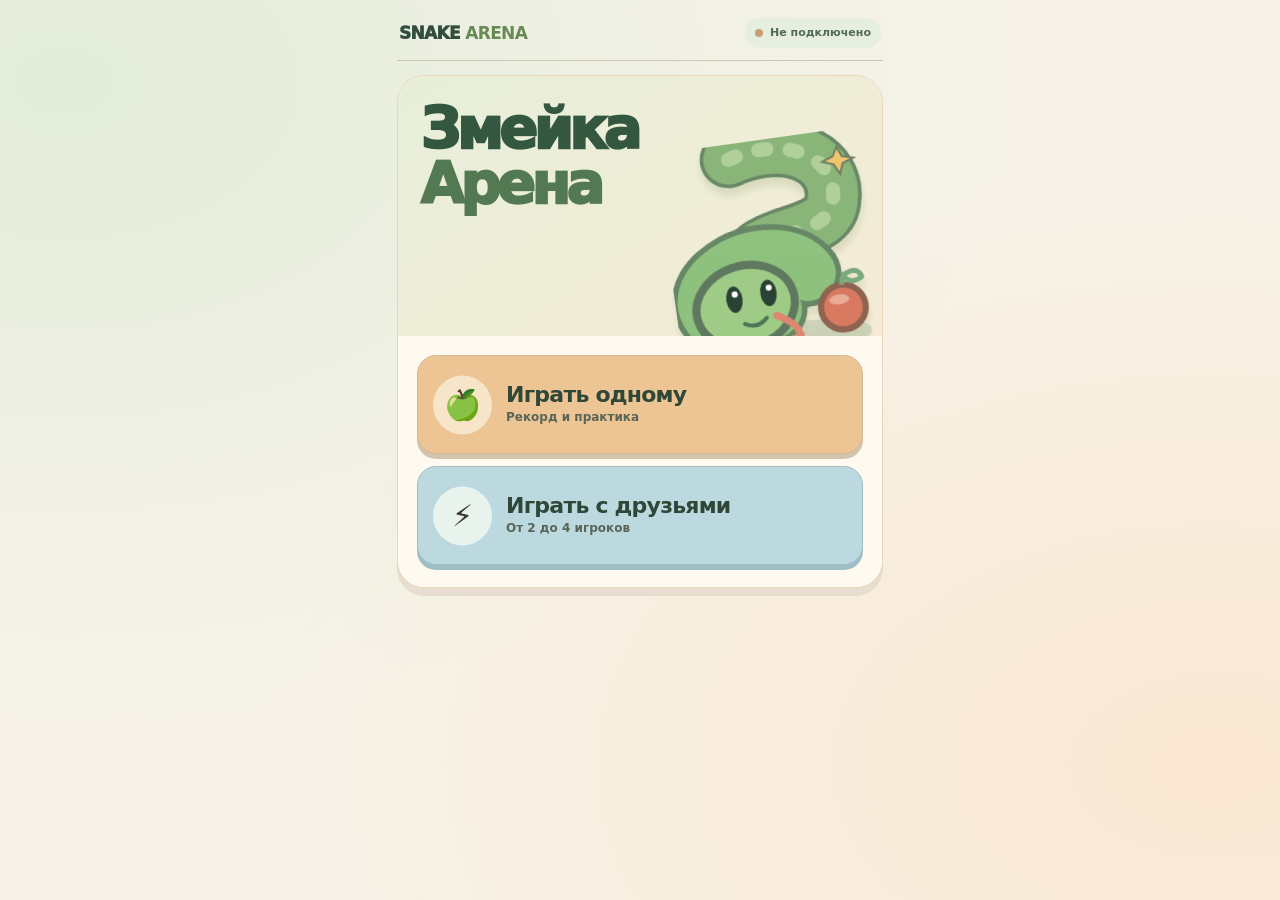
==== commit 46829e82: "Restyle Snake Arena as matte casual game; round snakes and collectible bonus" ====
--- a/snake-arena/static/index.html
+++ b/snake-arena/static/index.html
@@ -3,7 +3,7 @@
 <head>
   <meta charset="utf-8">
   <meta name="viewport" content="width=device-width,initial-scale=1,viewport-fit=cover,user-scalable=no">
-  <meta name="theme-color" content="#071a1c">
+  <meta name="theme-color" content="#f7f3e9">
   <title>Snake Arena — одиночная игра и мультиплеер</title>
   <style>
     :root{--bg:#071a1c;--panel:#113034;--panel2:#164047;--line:#28575a;--text:#e7fcf4;--muted:#96b9b6;--lime:#60f2b3;--gold:#ffd571}
@@ -53,83 +53,57 @@
     @media(min-width:640px){.shell{padding-top:30px}.pad{grid-template-columns:repeat(3,72px);grid-template-rows:repeat(2,60px)}}
     @media(max-width:360px){.card{padding:14px}.roomcode{font-size:26px}.mode button{font-size:15px}}
   
-/* SNAKE ARENA / ARCADE ART DIRECTION V1
-   Custom designed arcade identity. Existing controls & game logic unchanged. */
-:root{--bg:#080c19;--panel:#11192b;--panel2:#1c2440;--line:#38435a;--text:#f6f7ee;--muted:#a2adbe;--lime:#c7ff4c;--gold:#ffe379;--pink:#ff68b9;--cyan:#64e7ff}
-html,body{background:#080c19;color:var(--text)}
-body{background:radial-gradient(circle at 110% 1%,rgba(111,64,242,.27),transparent 38%),radial-gradient(circle at -20% 40%,rgba(15,202,230,.12),transparent 45%),#080c19;font-family:system-ui,-apple-system,'Segoe UI',sans-serif;letter-spacing:-.01em}
-body::before{content:"";position:fixed;inset:0;pointer-events:none;opacity:.16;background-image:linear-gradient(90deg,transparent 0,transparent calc(100% - 1px),#546085 100%),linear-gradient(transparent 0,transparent calc(100% - 1px),#546085 100%);background-size:39px 39px;mask-image:linear-gradient(to bottom,black,transparent 72%)}
-.shell{max-width:530px;position:relative;isolation:isolate;padding:20px 19px 24px;gap:17px}
-.top{padding:0 0 13px;border-bottom:1px solid #ffffff2b;min-height:53px}
-.logo{display:flex;align-items:center;gap:9px;font-weight:1000;font-size:16px;letter-spacing:.055em;color:#f9faec;text-shadow:0 2px 1px #000}
-.logo b{color:var(--lime)}
-.logo .logo-mark{width:37px;height:37px;border:2px solid #c8ff4d;background:linear-gradient(140deg,#2d3860,#0b1522);border-radius:11px 13px 8px 12px;display:grid;place-items:center;box-shadow:4px 4px 0 #1c5134;color:var(--lime);font-size:23px;transform:rotate(-4deg)}
-.signal{border-color:#475067;background:#131b2a;color:#bfc9d0;font-size:10px;text-transform:uppercase;letter-spacing:.055em;font-weight:850;border-radius:7px;padding:8px 10px}
-.signal:before{background:#ffa66b}
-.signal.online:before{background:#beff4a;box-shadow:0 0 8px #beff4a}
-.card{border:1px solid #4d5c85;background:linear-gradient(154deg,rgba(34,44,78,.98),rgba(14,20,43,.98));border-radius:20px;box-shadow:0 10px 0 #050815,0 16px 40px #0009;position:relative;overflow:hidden}
-#choose.card{padding:0;border:1px solid #6a779d}
-#choose .arcade-head{padding:23px 23px 6px;position:relative;overflow:hidden;background:radial-gradient(circle at 95% 20%,#7a46d43d,transparent 45%)}
-#choose .eyebrow{color:var(--lime);font-size:11px;font-weight:900;text-transform:uppercase;letter-spacing:.2em;display:flex;align-items:center;gap:10px;margin-bottom:19px}
-#choose .eyebrow .led{width:7px;height:7px;background:var(--lime);border-radius:50%;box-shadow:0 0 9px var(--lime)}
-#choose .eyebrow .issue{margin-left:auto;color:#8493b3;letter-spacing:.03em}
-#choose .hero-title{position:relative;z-index:2;font-family:'Arial Black',Impact,system-ui,sans-serif;font-weight:1000;font-style:italic;line-height:.91;font-size:clamp(44px,11.5vw,70px);letter-spacing:-.075em;color:#fff;transform:skew(-5deg);text-shadow:5px 6px 0 #07091c}
-#choose .hero-title strong{display:block;white-space:nowrap;font-weight:1000}
-#choose .hero-title strong:last-child{color:var(--lime);-webkit-text-stroke:1px #1e3b3a;text-shadow:5px 6px 0 #142037,7px 8px 0 #090b18}
-#choose .hero-title .spark{display:inline-block;font:normal 30px system-ui;color:#ff72b5;transform:skew(5deg) rotate(18deg);margin-left:7px;vertical-align:middle;letter-spacing:0}
-#choose .arcade-lead{position:relative;z-index:2;font-size:13px;max-width:200px;font-weight:700;line-height:1.45;color:#c4cbe6;margin:18px 0 0}
-#choose .hero-art{width:188px;height:210px;position:absolute;right:0;top:38px;filter:drop-shadow(0 13px 8px #0007);transform:rotate(-7deg);pointer-events:none;opacity:1;z-index:1}
-#choose .marquee{margin-top:16px;background:#d6ff52;color:#111628;white-space:nowrap;overflow:hidden;display:flex;gap:11px;align-items:center;padding:9px 0;font-size:11px;font-weight:1000;letter-spacing:.15em;border-top:2px solid #0a1533;border-bottom:2px solid #0a1533}
-#choose .marquee span{flex:none}
-#choose .marquee i{font-style:normal;color:#5236be}
-#choose .mode-container{padding:18px 18px 20px;background:#101629}
-#choose .mode-caption{display:flex;justify-content:space-between;align-items:center;gap:12px;font-size:11px;font-weight:950;letter-spacing:.18em;color:#c8cde4;margin:0 0 12px}
-#choose .mode-caption span:last-child{color:#8290ad;font-size:10px;letter-spacing:0}
-#choose .choices{display:grid;grid-template-columns:1fr;gap:11px;margin:0}
-#choose .choice{min-height:121px;position:relative;overflow:hidden;display:flex;align-items:flex-start;flex-direction:column;justify-content:center;border:2px solid #8affad;border-radius:15px;background:linear-gradient(110deg,#164e43,#14302e 78%);padding:14px 16px 14px 96px;box-shadow:0 5px 0 #071912;text-align:left;color:white;transition:transform .13s ease,box-shadow .13s ease;gap:3px}
-#choose .choice:active{transform:translateY(4px);box-shadow:0 1px 0 #071912}
-#choose .choice.multiplayer{background:linear-gradient(111deg,#2b3d93,#1a255b);border-color:#8eb1ff;box-shadow:0 5px 0 #0d1441}
-#choose .choice.multiplayer:active{box-shadow:0 1px 0 #0d1441}
-#choose .choice .symbol{position:absolute;left:14px;top:50%;transform:translateY(-50%);width:66px;height:66px;display:grid;place-items:center;border:2px solid #ffffff44;border-radius:15px;background:#122a30;font-size:36px;box-shadow:inset 0 -5px 0 #0005}
-#choose .choice.multiplayer .symbol{background:#202058}
-#choose .choice .choice-nr{font-size:10px;color:#b8ffbb;font-weight:900;letter-spacing:.15em;margin:0 0 3px}
-#choose .choice.multiplayer .choice-nr{color:#c7cdff}
-#choose .choice strong{font-size:24px;line-height:1.1;font-family:Impact,'Arial Black',system-ui,sans-serif;letter-spacing:.04em;text-transform:uppercase}
-#choose .choice small{color:#bbded3;font-size:11px;letter-spacing:0;line-height:1.3;max-width:240px}
-#choose .choice.multiplayer small{color:#b7c8f8}
-#choose .choice .choice-chevron{position:absolute;right:14px;top:14px;color:white;font-size:20px;line-height:1;border:1px solid #ffffff55;border-radius:50%;width:26px;height:26px;display:grid;place-items:center}
-#choose .home-bottom{display:flex;align-items:center;justify-content:space-between;margin-top:17px;color:#7d90b4;font-size:10px;font-weight:850;letter-spacing:.03em}
-#choose .home-bottom .hot{color:#f8c45d}
-.screen.card:not(#choose){border-radius:19px;padding:23px 20px 22px}
-h1,h2{font-family:Impact,'Arial Black',system-ui,sans-serif;text-transform:uppercase;font-weight:900;letter-spacing:.03em;line-height:1.14}
-h1{font-size:35px}h2{font-size:28px}
-p{color:#aebbd4}.subtitle{margin:9px 0 18px;font-size:14px;line-height:1.4}
-label{color:#a5ffcd;font-size:11px;text-transform:uppercase;letter-spacing:.12em}
-input{background:#0a1128;border:2px solid #38466c;color:#fff;border-radius:10px;font-weight:800;outline:none}
-input:focus{border-color:var(--lime)}
-.btn{background:var(--lime);color:#101728;border:2px solid #dfff8b;border-radius:10px;box-shadow:0 5px 0 #4c8e1c;font-weight:1000;letter-spacing:.02em;text-transform:uppercase;font-size:15px;transition:transform .12s,box-shadow .12s}
-.btn:active{transform:translateY(3px);box-shadow:0 2px 0 #4c8e1c}
-.btn.alt{background:#5e75e7;color:#fff;border-color:#9cb2ff;box-shadow:0 5px 0 #263477}
-.btn.ghost{background:#152139;color:#bce8ff;border:2px solid #4b608a;box-shadow:none}
-.mode button{background:#121c36;border:2px solid #3c4a73;color:#c5ccec;border-radius:10px}.mode button.selected{background:#c9ff54;border-color:#f1ffa4;color:#091529;box-shadow:0 4px 0 #5b7d22}
-.split{color:#7f92bd}.split:before,.split:after{background:#334364}
-.roomcode{background:#090f25;color:var(--lime);border:2px dashed #6678b3;font-family:Impact,'Arial Black',system-ui,sans-serif;letter-spacing:.2em;border-radius:12px}
-.member{background:#141e3e;border:1px solid #485e84}.member .state{color:#cdebf9}
-.boardhead{background:#121a36;padding:12px;border:1px solid #36477a;border-radius:12px;margin-bottom:11px}.boardhead h2{font-size:23px;color:var(--lime)}.boardhead .meta{font-weight:800;color:#c4d5f5}
-.board-shell{border:3px solid #7b8df2;box-shadow:0 0 0 4px #151e41,0 12px 0 #030817,0 18px 30px #0008;background:#080e24;border-radius:14px;margin:4px 4px 17px;padding:5px}
-canvas{background:#0d152d;border-radius:8px;image-rendering:auto}
-.score{background:#131d38;border:1px solid #485887;border-radius:9px}.score strong{color:var(--lime);font-weight:950}
-.solo-tools button{background:#20294f;border:1px solid #5c67a4;color:#eaf7ff;border-radius:9px}
-.solo-tools span{color:#a9b9de}.solo-paused{color:var(--gold)}
-.arrow{background:linear-gradient(145deg,#334783,#192949);border:2px solid #819bdb;border-radius:15px;color:#f4faef;font-size:25px;box-shadow:0 5px 0 #08142e}
-.arrow:active{transform:translateY(4px);box-shadow:0 1px 0 #08142e;background:#546bb2}
-.bigcount,.result{color:var(--lime);text-shadow:3px 4px 0 #1a2c52}
-.foot{color:#7282a5;font-size:10px;text-transform:uppercase;letter-spacing:.08em}
-.error{color:#ff9eaa}
-@media(min-width:640px){.shell{padding-top:28px}}
-@media(max-width:410px){#choose .hero-art{width:155px;height:180px;right:0;top:56px}#choose .hero-title{font-size:clamp(46px,12vw,57px)}#choose .arcade-lead{max-width:168px}#choose .choice strong{font-size:22px}}
-@media(max-width:360px){.shell{padding:13px 11px}#choose .arcade-head{padding:18px 15px 5px}#choose .mode-container{padding:15px}#choose .hero-art{width:137px;top:54px}#choose .choice{padding-left:88px}#choose .choice .symbol{left:9px;width:62px;height:62px}}
-@media(prefers-reduced-motion:reduce){#choose .choice,.btn{transition:none}}
+/* SNAKE ARENA / FIELD EDITION — matte casual-game art, no neon or gridded UI */
+:root{--bg:#f7f3e9;--panel:#fffaf0;--panel2:#f1e7d5;--line:#d5c8b5;--text:#263d33;--muted:#667568;--lime:#679f68;--gold:#d59b53}
+html,body{background:#f7f3e9;color:var(--text)}
+body{background:radial-gradient(ellipse at 5% 9%,#e3ecda 0,transparent 55%),radial-gradient(ellipse at 95% 85%,#fae7d2 0,transparent 57%),#f7f3e9;font-family:system-ui,-apple-system,'Segoe UI',sans-serif}
+body::before{display:none}
+.shell{max-width:535px;padding:18px 17px 30px;gap:14px}
+.top{display:flex;min-height:43px;padding:0 2px 12px;border-bottom:1px solid #cfc5b2}
+.logo{color:#314d3e;font-size:17px;letter-spacing:-.04em;text-shadow:none;font-weight:1000}.logo b{color:#688a53}
+.logo .logo-mark{display:none}
+.signal{border:0;background:#e6eedf;color:#536a56;padding:7px 10px;border-radius:99px;font-size:11px;letter-spacing:0;font-weight:750;text-transform:none}
+.signal:before{background:#c99f70}.signal.online:before{background:#6e9b63;box-shadow:none}
+.card,.screen.card:not(#choose){border:1px solid #e6d9c4;background:#fffaf0;border-radius:27px;box-shadow:0 7px 0 #e6dbcb;padding:23px 19px;overflow:hidden}
+#choose.card{border:1px solid #e7d6ba;padding:0;background:#fffaf0;box-shadow:0 8px 0 #e7decf}
+#choose .arcade-head{position:relative;background:linear-gradient(145deg,#e7efd9,#f5ebd6);padding:26px 22px 4px;min-height:260px;overflow:hidden}
+#choose .eyebrow,#choose .marquee,#choose .arcade-lead,#choose .mode-caption,#choose .home-bottom{display:none}
+#choose .hero-title{font:1000 clamp(37px,10vw,57px)/.96 system-ui,-apple-system,'Segoe UI',sans-serif;letter-spacing:-.075em;font-style:normal;transform:none;color:#345740;text-shadow:none;position:relative;z-index:2}
+#choose .hero-title strong{font-weight:1000;display:block}
+#choose .hero-title strong:last-child{color:#537952;text-shadow:none;-webkit-text-stroke:0}
+#choose .hero-title .spark{display:none}
+#choose .hero-art{position:absolute;top:63px;right:3px;width:210px;height:226px;opacity:.98;filter:drop-shadow(0 8px 3px #597d3926);transform:rotate(-8deg)}
+#choose .mode-container{padding:19px 19px 22px;background:#fffaf0}
+#choose .choices{margin:0;display:grid;gap:12px;grid-template-columns:1fr}
+#choose .choice,#choose .choice.multiplayer{position:relative;min-height:99px;border:1px solid #d1b996;border-radius:19px;box-shadow:0 5px 0 #d5c4ad;padding:12px 14px 12px 88px;align-items:flex-start;justify-content:center;gap:2px;text-transform:none;background:#edc494;color:#3c3b32}
+#choose .choice.multiplayer{background:#bdd9e0;border-color:#9ebec6;box-shadow:0 5px 0 #9ebec6}
+#choose .choice .symbol{position:absolute;left:15px;top:50%;transform:translateY(-50%);display:grid;place-items:center;width:59px;height:59px;border:0;border-radius:50%;box-shadow:none;background:#f7e5ca;font-size:30px}
+#choose .choice.multiplayer .symbol{background:#e8f3ed}
+#choose .choice .choice-nr,#choose .choice .choice-chevron{display:none}
+#choose .choice strong{font:900 22px/1.1 system-ui,-apple-system,sans-serif;letter-spacing:-.035em;text-transform:none;color:#2f4739}
+#choose .choice small,#choose .choice.multiplayer small{font-size:12px;color:#586557;font-weight:600}
+#choose .choice:active,#choose .choice.multiplayer:active{transform:translateY(3px);box-shadow:0 2px 0 #c6b399}
+h1,h2{font:900 28px/1.1 system-ui,-apple-system,sans-serif;letter-spacing:-.04em;text-transform:none;color:#354b3d}p,.subtitle{color:#6b786b;font-size:14px}
+label{font-size:12px;letter-spacing:0;text-transform:none;color:#60725e}
+input{background:#fffdfa;border:1px solid #cfbea6;border-radius:13px;color:#263d33;font-weight:700}
+input:focus{border-color:#6c9d76}
+.btn{background:#72a47b;color:#fffdf3;border:0;border-radius:15px;box-shadow:0 4px 0 #507b59;letter-spacing:0;font-weight:850;text-transform:none}
+.btn.alt{background:#e1d1b8;border:0;box-shadow:0 4px 0 #c3b094;color:#34463a}.btn.ghost{background:#fff8ed;border:1px solid #d7c7ad;box-shadow:none;color:#526753}
+.mode button{background:#f4ebdb;color:#3b5646;border:1px solid #cbbc9e;border-radius:13px}.mode button.selected{background:#b4d6ad;border:1px solid #8eb68c;color:#29402e;box-shadow:none}
+.split,.hint{color:#788778}.split:before,.split:after{background:#e2d5c3}
+.roomcode{background:#eef4e8;color:#476949;border:1px dashed #b1c7ae;border-radius:15px;letter-spacing:.15em;font:900 32px system-ui,sans-serif}
+.member{background:#fff7e9;border:1px solid #e4d2b6;color:#334a3b;border-radius:12px}.member .state{color:#647965}
+.boardhead{border:0;background:#eaf0e3;padding:13px 14px;border-radius:16px;margin-bottom:15px;color:#365342}.boardhead h2{color:#335542;font-size:22px}.boardhead .meta{color:#657a6b}
+.board-shell{background:#f3e9d4;border:5px solid #d0ba93;box-shadow:0 5px 0 #a69175;border-radius:22px;padding:5px;margin:0 2px 12px}
+canvas{background:#e6efd5;border-radius:12px;image-rendering:auto;aspect-ratio:20 / 16}
+.scores{margin:12px 0;gap:8px}.score{background:#fffcf4;color:#395143;border:1px solid #e4d9c8;border-radius:14px}.score strong{color:#b77736}
+.solo-tools button{background:#fff8ec;border:1px solid #d3bfa3;color:#466b4f;border-radius:12px}.solo-tools span{color:#647564}.solo-paused{color:#986734}
+.arrow{background:#e4eddd;color:#466b4e;border:2px solid #b9ceb5;border-radius:50%;box-shadow:0 4px 0 #a3b99f;font-size:24px}
+.arrow:active{background:#d2e3cd;box-shadow:0 1px 0 #a3b99f;transform:translateY(3px)}
+.bigcount,.result{color:#53794f;text-shadow:none}
+.foot{display:none}.error{color:#ae624f}
+@media(max-width:410px){#choose .arcade-head{min-height:230px}#choose .hero-art{width:172px;height:188px;top:68px}#choose .hero-title{font-size:clamp(36px,10vw,49px)}}
+@media(max-width:360px){#choose .hero-art{width:145px;height:163px;top:83px}#choose .choice{padding-left:78px}#choose .choice .symbol{width:53px;height:53px;left:12px}}
 
 </style>
 </head>
@@ -138,40 +112,37 @@
   <div class="top"><div class="logo"><span class="logo-mark">ϟ</span><span>SNAKE <b>ARENA</b></span></div><span id="signal" class="signal">Не подключено</span></div>
   <section id="choose" class="screen active card">
     <div class="arcade-head">
-      <div class="eyebrow"><span class="led"></span> ТВОЯ КАРМАННАЯ АРКАДА <span class="issue">NO. 001</span></div>
-      <div class="hero-title"><strong>ЗМЕЙКА</strong><strong>АРЕНА<span class="spark">✦</span></strong></div>
-      <p class="arcade-lead">ЛОВИ ЯБЛОКИ. ОБГОНЯЙ ДРУЗЕЙ. СТАНЬ ЛЕГЕНДОЙ АРЕНЫ.</p>
+      
+      <div class="hero-title"><strong>Змейка</strong><strong>Арена</strong></div>
+      
       <svg class="hero-art" viewBox="0 0 200 222" fill="none" xmlns="http://www.w3.org/2000/svg" aria-hidden="true">
-        <ellipse cx="112" cy="199" rx="73" ry="17" fill="#060a1e" opacity=".7"/>
-        <path d="M68 15C130 -3 176 29 164 70C155 102 101 89 76 111C54 130 93 151 130 140" stroke="#111630" stroke-width="56" stroke-linecap="round"/>
-        <path d="M68 15C130 -3 176 29 164 70C155 102 101 89 76 111C54 130 93 151 130 140" stroke="#b5f540" stroke-width="49" stroke-linecap="round"/>
-        <path d="M68 15C130 -3 176 29 164 70C155 102 101 89 76 111C54 130 93 151 130 140" stroke="#f1ff7a" stroke-width="14" stroke-linecap="round" stroke-dasharray="8 23" opacity=".65"/>
-        <path d="M130 136C119 115 83 111 59 120C36 129 20 145 29 163C38 182 70 179 92 167" stroke="#111630" stroke-width="66" stroke-linecap="round"/>
-        <path d="M130 136C119 115 83 111 59 120C36 129 20 145 29 163C38 182 70 179 92 167" stroke="#a5eb25" stroke-width="55" stroke-linecap="round"/>
-        <ellipse cx="65" cy="160" rx="49" ry="40" transform="rotate(-9 65 160)" fill="#baff2b" stroke="#151931" stroke-width="8"/>
-        <ellipse cx="55" cy="152" rx="8" ry="13" fill="#0f1a22"/><ellipse cx="89" cy="150" rx="8" ry="13" fill="#0f1a22"/>
+        <ellipse cx="112" cy="199" rx="73" ry="17" fill="#bfcab0" opacity=".7"/>
+        <path d="M68 15C130 -3 176 29 164 70C155 102 101 89 76 111C54 130 93 151 130 140" stroke="#648563" stroke-width="56" stroke-linecap="round"/>
+        <path d="M68 15C130 -3 176 29 164 70C155 102 101 89 76 111C54 130 93 151 130 140" stroke="#87b477" stroke-width="49" stroke-linecap="round"/>
+        <path d="M68 15C130 -3 176 29 164 70C155 102 101 89 76 111C54 130 93 151 130 140" stroke="#c5ddab" stroke-width="14" stroke-linecap="round" stroke-dasharray="8 23" opacity=".65"/>
+        <path d="M130 136C119 115 83 111 59 120C36 129 20 145 29 163C38 182 70 179 92 167" stroke="#648563" stroke-width="66" stroke-linecap="round"/>
+        <path d="M130 136C119 115 83 111 59 120C36 129 20 145 29 163C38 182 70 179 92 167" stroke="#8dc17d" stroke-width="55" stroke-linecap="round"/>
+        <ellipse cx="65" cy="160" rx="49" ry="40" transform="rotate(-9 65 160)" fill="#9dcc85" stroke="#5d775e" stroke-width="8"/>
+        <ellipse cx="55" cy="152" rx="8" ry="13" fill="#273f31"/><ellipse cx="89" cy="150" rx="8" ry="13" fill="#273f31"/>
         <circle cx="56" cy="147" r="3" fill="white"/><circle cx="90" cy="145" r="3" fill="white"/>
-        <path d="M62 177Q73 184 84 174" stroke="#12523a" stroke-width="4" stroke-linecap="round"/>
-        <path d="M94 173Q119 187 113 198" stroke="#ff709a" stroke-width="7" stroke-linecap="round"/>
-        <path d="M106 195L112 205L117 193" stroke="#ff709a" stroke-width="5" stroke-linejoin="round"/>
-        <circle cx="160" cy="174" r="22" fill="#ff5279" stroke="#291332" stroke-width="6"/>
-        <ellipse cx="157" cy="166" rx="10" ry="5" fill="#ff9cb0" opacity=".7"/>
-        <path d="M161 152L165 140M164 143Q179 135 182 147Q170 154 164 143" stroke="#75ef70" stroke-width="5" stroke-linejoin="round"/>
-        <path d="M175 17L179 27L190 30L179 34L175 44L170 34L159 30L170 26Z" fill="#fff06b" stroke="#152139" stroke-width="2"/>
+        <path d="M62 177Q73 184 84 174" stroke="#477652" stroke-width="4" stroke-linecap="round"/>
+        <path d="M94 173Q119 187 113 198" stroke="#df846f" stroke-width="7" stroke-linecap="round"/>
+        <path d="M106 195L112 205L117 193" stroke="#df846f" stroke-width="5" stroke-linejoin="round"/>
+        <circle cx="160" cy="174" r="22" fill="#d9775e" stroke="#8d614e" stroke-width="6"/>
+        <ellipse cx="157" cy="166" rx="10" ry="5" fill="#f1c0ad" opacity=".7"/>
+        <path d="M161 152L165 140M164 143Q179 135 182 147Q170 154 164 143" stroke="#77a87c" stroke-width="5" stroke-linejoin="round"/>
+        <path d="M175 17L179 27L190 30L179 34L175 44L170 34L159 30L170 26Z" fill="#f1c46c" stroke="#6c7d61" stroke-width="2"/>
       </svg>
     </div>
-    <div class="marquee" aria-hidden="true"><span>● БЫСТРЕЕ</span><i>✦</i><span>● УМНЕЕ</span><i>✦</i><span>● ДО ПОБЕДЫ</span><i>✦</i><span>● ИГРАЙ СЕЙЧАС</span></div>
     <div class="mode-container">
-      <div class="mode-caption"><span>ВЫБЕРИ СВОЙ РЕЖИМ</span><span>01 / 02</span></div>
       <div class="choices">
-        <button class="choice" id="solo-choice" type="button"><span class="symbol" aria-hidden="true">🍏</span><span class="choice-nr">01 · CLASSIC RUN</span><strong>ОДИНОЧНАЯ</strong><small>Собирай яблоки, ставь рекорды</small><span class="choice-chevron">↗</span></button>
-        <button class="choice multiplayer" id="multi-choice" type="button"><span class="symbol" aria-hidden="true">⚡</span><span class="choice-nr">02 · ONLINE BATTLE</span><strong>МУЛЬТИПЛЕЕР</strong><small>2–4 игрока · сразись с друзьями</small><span class="choice-chevron">↗</span></button>
+        <button class="choice" id="solo-choice" type="button"><span class="symbol" aria-hidden="true">🍏</span><span class="choice-nr"></span><strong>Играть одному</strong><small>Рекорд и практика</small><span class="choice-chevron">↗</span></button>
+        <button class="choice multiplayer" id="multi-choice" type="button"><span class="symbol" aria-hidden="true">⚡</span><span class="choice-nr"></span><strong>Играть с друзьями</strong><small>От 2 до 4 игроков</small><span class="choice-chevron">↗</span></button>
       </div>
-      <div class="home-bottom"><span>● АРКАДА ВНУТРИ TELEGRAM</span><span class="hot">★ ПОГНАЛИ!</span></div>
     </div>
   </section>
   <section id="home" class="screen card">
-    <h1>Змейка с друзьями</h1><p class="subtitle">Одна арена · 2–4 человека · каждый со своего телефона.</p>
+    <h1>Игра с друзьями</h1>
     <label for="nick">Твоё имя</label><input id="nick" maxlength="18" autocomplete="nickname" placeholder="Игрок" />
     <label>Игроков в комнате</label>
     <div class="mode" id="modes"><button class="selected" data-slots="2" type="button">1 на 1</button><button data-slots="3" type="button">3 игрока</button><button data-slots="4" type="button">4 игрока</button></div>
@@ -179,7 +150,7 @@
     <div class="split">или</div>
     <label for="code">Войти по коду друга</label>
     <div class="joinrow"><input id="code" maxlength="6" placeholder="ABC123" autocapitalize="characters" spellcheck="false"/><button id="join" type="button" class="btn alt">Войти</button></div>
-    <div class="hint">Нужен интернет: игра синхронизируется через сервер, а не между браузерами напрямую.</div>
+
     <div class="actions"><button id="back-modes" type="button" class="btn ghost">← Выбор режима</button></div>
   </section>
   <section id="lobby" class="screen card">
@@ -189,19 +160,19 @@
     <div id="members" class="members"></div>
     <div class="actions"><button id="ready" type="button" class="btn">Готов!</button><button id="leave" type="button" class="btn ghost">Выйти из комнаты</button></div>
   </section>
-  <section id="countdown" class="screen card"><h2 style="text-align:center">Матч начинается</h2><div class="bigcount" id="count">3</div><p style="text-align:center">Приготовься управлять змейкой!</p></section>
+  <section id="countdown" class="screen card"><h2 style="text-align:center">Старт</h2><div class="bigcount" id="count">3</div></section>
   <section id="playing" class="screen">
     <div class="boardhead"><h2>Арена</h2><div class="meta">⏱ <span id="remaining">03:00</span> · <span id="gamecode"></span></div></div>
     <div class="solo-tools" id="solo-tools"><button id="solo-pause" type="button">⏸ Пауза</button><span>Рекорд: <b id="solo-best">0</b> 🍎</span><button id="solo-exit" type="button">✕ Выйти</button></div>
-    <div class="board-shell"><canvas id="board" width="780" height="600" aria-label="Игровое поле с цветными змейками"></canvas></div>
+    <div class="board-shell"><canvas id="board" width="600" height="480" aria-label="Игровое поле с цветными змейками"></canvas></div>
     <div class="solo-paused" id="solo-paused">⏸ Пауза — нажми «Продолжить»</div>
     <div id="scores" class="scores"></div>
-    <p style="text-align:center;font-size:13px">Свайп по полю или стрелки на экране. На компьютере — WASD.</p>
+
     <div class="pad" id="pad"><button class="arrow up" data-dir="up" aria-label="Вверх">▲</button><button class="arrow left" data-dir="left" aria-label="Влево">◀</button><button class="arrow down" data-dir="down" aria-label="Вниз">▼</button><button class="arrow right" data-dir="right" aria-label="Вправо">▶</button></div>
   </section>
-  <section id="finished" class="screen card"><h2 style="text-align:center">Матч завершён</h2><div id="result" class="result"></div><div id="resultscores" class="members"></div><div class="actions"><button id="again" class="btn">Ещё один матч</button><button id="quit" class="btn ghost">В главное меню</button></div></section>
+  <section id="finished" class="screen card"><h2 style="text-align:center">Итоги</h2><div id="result" class="result"></div><div id="resultscores" class="members"></div><div class="actions"><button id="again" class="btn">Ещё один матч</button><button id="quit" class="btn ghost">В главное меню</button></div></section>
   <p id="error" class="error" role="status" aria-live="polite"></p>
-  <p class="foot">Только игра на очки · без ставок и денежных призов</p>
+
 </div>
 <script>
 (() => {
@@ -312,11 +283,27 @@
   function draw(s,previous=null,progress=1,updateHud=true) {
     if(app.phase==='countdown')show('playing');
     if(app.phase!=='playing')return;
-    const w=s.width||26,h=s.height||20,tile=30;
+    const w=s.width||20,h=s.height||16,tile=30;
     if(canvas.width!==w*tile)canvas.width=w*tile;if(canvas.height!==h*tile)canvas.height=h*tile;
-    ctx.fillStyle='#0b132c';ctx.fillRect(0,0,canvas.width,canvas.height);
-    for(let y=0;y<h;y++)for(let x=0;x<w;x++){if((x+y)%2===0){ctx.fillStyle='#121b39';ctx.fillRect(x*tile,y*tile,tile,tile);}}
-    for(const [x,y] of s.food){ctx.fillStyle='#fa557b';ctx.beginPath();ctx.arc(x*tile+15,y*tile+15,10,0,Math.PI*2);ctx.fill();ctx.fillStyle='#b5ff54';ctx.fillRect(x*tile+15,y*tile+2,4,7);}
+    ctx.fillStyle='#e8f1db';ctx.fillRect(0,0,canvas.width,canvas.height);
+    // Calm grass texture instead of neon tiles; deterministic decorative dots.
+    ctx.fillStyle='rgba(125,158,115,.12)';
+    for(let i=0;i<52;i++){
+      const x=(i*113+17)%canvas.width,y=(i*239+42)%canvas.height;
+      ctx.beginPath();ctx.ellipse(x,y,2.6,1.8,.3,0,Math.PI*2);ctx.fill();
+    }
+    for(const [x,y] of s.food){
+      const px=x*tile+15,py=y*tile+15;
+      ctx.fillStyle='#ca6f53';ctx.beginPath();ctx.arc(px,py+1,10.5,0,Math.PI*2);ctx.fill();
+      ctx.fillStyle='#e89a78';ctx.beginPath();ctx.arc(px-3,py-3,3.1,0,Math.PI*2);ctx.fill();
+      ctx.strokeStyle='#618e5e';ctx.lineWidth=3;ctx.lineCap='round';ctx.beginPath();ctx.moveTo(px,py-8);ctx.lineTo(px+3,py-13);ctx.stroke();
+    }
+    if(s.bonus){
+      const [bx,by]=s.bonus,px=bx*tile+15,py=by*tile+15;
+      ctx.fillStyle='#f8d68b';ctx.beginPath();ctx.arc(px,py,13,0,Math.PI*2);ctx.fill();
+      ctx.fillStyle='#cf9542';ctx.beginPath();ctx.arc(px,py,9,0,Math.PI*2);ctx.fill();
+      ctx.fillStyle='#fff4d8';ctx.font='18px system-ui';ctx.textAlign='center';ctx.textBaseline='middle';ctx.fillText('★',px,py+1);
+    }
     const oldSnakes=previous?new Map(previous.snakes.map(p=>[p.id,p])):null;
     for(const snake of s.snakes){
       const before=oldSnakes?.get(snake.id);
@@ -329,12 +316,17 @@
             y=from[1]+(y-from[1])*progress;
           }
         }
-        ctx.globalAlpha=snake.alive?1:.24;ctx.fillStyle=snake.color;
-        ctx.beginPath();ctx.roundRect(x*tile+2,y*tile+2,26,26,i===0?9:6);ctx.fill();
+        ctx.globalAlpha=snake.alive?1:.27;
+        const px=x*tile+15,py=y*tile+15;
+        ctx.fillStyle=snake.color;
+        ctx.beginPath();ctx.arc(px,py,i===0?14:13,0,Math.PI*2);ctx.fill();
+        ctx.fillStyle='rgba(255,255,255,.14)';
+        ctx.beginPath();ctx.ellipse(px-4,py-5,5,2.5,-.5,0,Math.PI*2);ctx.fill();
         if(i===0&&snake.alive){
-          ctx.fillStyle='#101629';ctx.beginPath();
-          ctx.arc(x*tile+11,y*tile+11,3,0,Math.PI*2);
-          ctx.arc(x*tile+20,y*tile+11,3,0,Math.PI*2);ctx.fill();
+          ctx.fillStyle='#223b30';ctx.beginPath();
+          ctx.arc(px-5,py-3,2.5,0,Math.PI*2);
+          ctx.arc(px+5,py-3,2.5,0,Math.PI*2);ctx.fill();
+          ctx.fillStyle='#fdfaf4';ctx.beginPath();ctx.arc(px-4,py-4,1,0,Math.PI*2);ctx.arc(px+6,py-4,1,0,Math.PI*2);ctx.fill();
         }
       }
     }
@@ -345,7 +337,7 @@
     }
   }
   // Classic single-player mode is deliberately client-side: no rooms or WebSocket.
-  const SOLO_W=26, SOLO_H=20;
+  const SOLO_W=20, SOLO_H=16;
   const solo={timer:null,paused:false,state:null,direction:'right',wanted:'right',queued:false,best:0};
   const vectors={up:[0,-1],down:[0,1],left:[-1,0],right:[1,0]};
   const opposite={up:'down',down:'up',left:'right',right:'left'};
@@ -362,7 +354,7 @@
     if(app.ws){const ws=app.ws;app.ws=null;ws.close();}
     stopSolo();app.mode='solo';app.me='solo';app.room='';
     solo.best=loadBest();solo.direction='right';solo.wanted='right';solo.queued=false;
-    solo.state={type:'state',width:SOLO_W,height:SOLO_H,remaining:0,food:[],snakes:[{id:'solo',name:'Ты',color:'#57e6aa',body:[[7,10],[6,10],[5,10]],alive:true,score:0}]};
+    solo.state={type:'state',width:SOLO_W,height:SOLO_H,remaining:0,food:[],snakes:[{id:'solo',name:'Ты',color:'#438d67',body:[[7,10],[6,10],[5,10]],alive:true,score:0}]};
     const food=newFood();if(food)solo.state.food=[food];
     $('solo-best').textContent=solo.best;$('solo-pause').textContent='⏸ Пауза';
     $('solo-tools').classList.add('visible');$('gamecode').textContent='Один игрок';
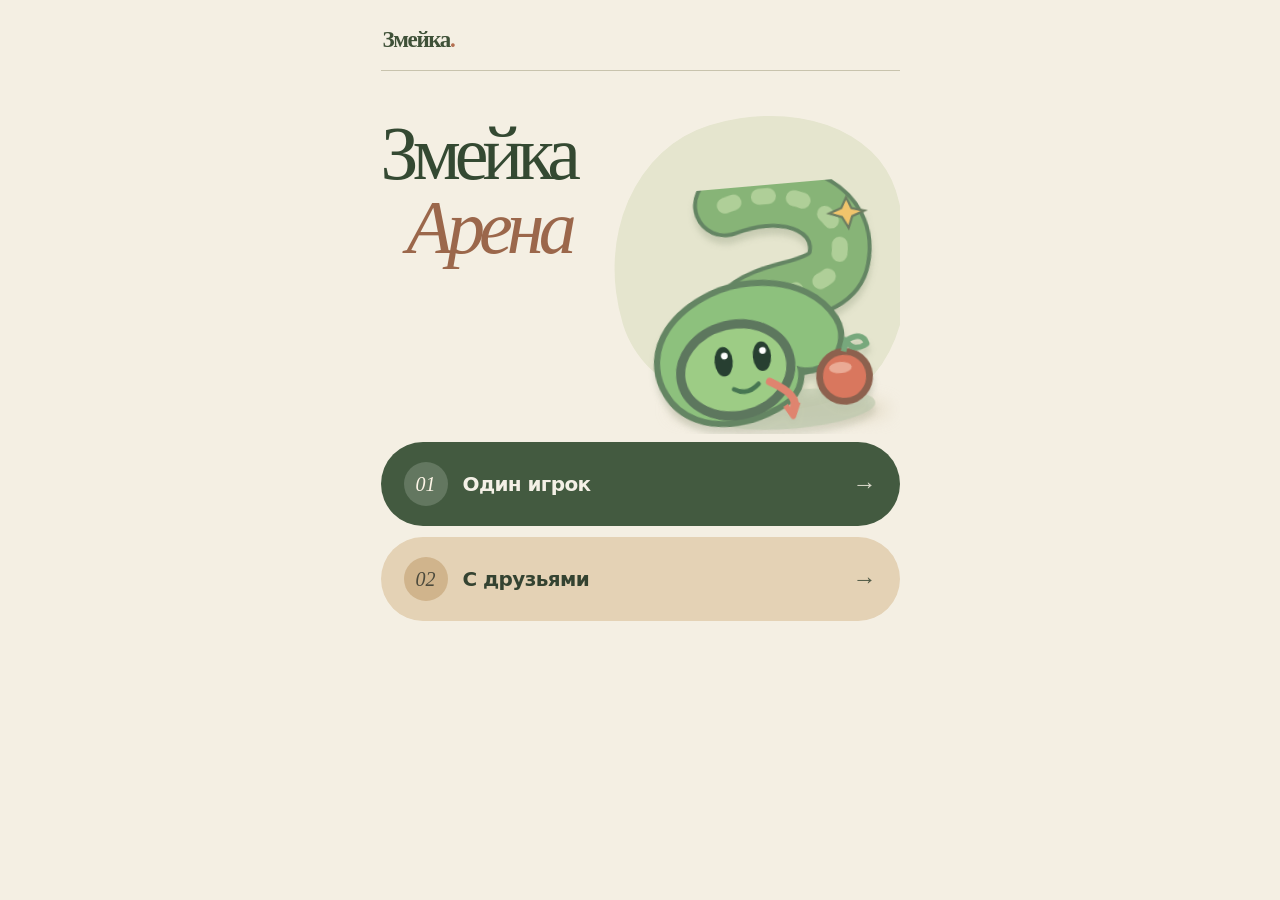
==== commit 54eea26a: "Paper & Play: redesign Snake menu and run frontend independently of Render" ====
--- a/snake-arena/static/index.html
+++ b/snake-arena/static/index.html
@@ -4,7 +4,7 @@
   <meta charset="utf-8">
   <meta name="viewport" content="width=device-width,initial-scale=1,viewport-fit=cover,user-scalable=no">
   <meta name="theme-color" content="#f7f3e9">
-  <title>Snake Arena — одиночная игра и мультиплеер</title>
+  <title>Змейка — игра в Telegram</title>
   <style>
     :root{--bg:#071a1c;--panel:#113034;--panel2:#164047;--line:#28575a;--text:#e7fcf4;--muted:#96b9b6;--lime:#60f2b3;--gold:#ffd571}
     *{box-sizing:border-box}html,body{margin:0;min-height:100%;background:var(--bg);color:var(--text)}
@@ -105,11 +105,87 @@
 @media(max-width:410px){#choose .arcade-head{min-height:230px}#choose .hero-art{width:172px;height:188px;top:68px}#choose .hero-title{font-size:clamp(36px,10vw,49px)}}
 @media(max-width:360px){#choose .hero-art{width:145px;height:163px;top:83px}#choose .choice{padding-left:78px}#choose .choice .symbol{width:53px;height:53px;left:12px}}
 
+
+/* Paper & Play edition. A small illustrated game, not a dashboard. */
+:root{--bg:#f4efe3;--ink:#333e2e;--olive:#3e583f;--pale:#e3e6d2;--clay:#b86d52;--sand:#e7d9bd;--paper:#f4efe3;--muted:#7f8174}
+html,body{background:var(--bg);color:var(--ink)}
+body{margin:0;background:#f4efe3;font-family:ui-sans-serif,system-ui,-apple-system,'Segoe UI',sans-serif}
+.shell{width:min(100%,575px);max-width:575px;padding:17px 20px 38px;gap:0;min-height:100dvh}
+.top{padding:3px 2px 14px;border-bottom:1px solid #c8c3ad;min-height:51px;margin-bottom:13px}
+.logo{font:700 23px/1 Georgia,'Times New Roman',serif;letter-spacing:-.06em;color:#3f5138}
+.logo-dot{color:#b46f51}
+.signal{background:transparent;border:0;color:#747a67;font-size:11px;letter-spacing:0;font-weight:600;padding:4px 0}
+.signal:before{display:none}.signal.online:before{display:none}
+.top:has(+ #choose.active) .signal{display:none}
+.screen{animation:page-enter .28s ease-out both}
+@keyframes page-enter{from{opacity:.5;transform:translateY(7px)}to{opacity:1;transform:translateY(0)}}
+#choose.card,#home.card,#lobby.card,#countdown.card,#finished.card{background:transparent;border:0;box-shadow:none;border-radius:0;padding:0;overflow:visible}
+#choose .arcade-head{position:relative;min-height:350px;padding:33px 0 0;background:transparent;overflow:hidden}
+#choose .arcade-head:before{content:'';position:absolute;right:-12px;top:32px;width:300px;height:300px;border-radius:47% 53% 40% 60%/55% 39% 61% 45%;background:#e5e5ce;transform:rotate(-17deg)}
+#choose .arcade-head:after{content:'';position:absolute;right:9px;bottom:12px;width:220px;height:25px;border-radius:50%;background:#d1c4a6;opacity:.55;filter:blur(9px)}
+#choose .hero-title{position:relative;z-index:3;transform:none;text-shadow:none;font:normal clamp(54px,13vw,76px)/.97 Georgia,'Times New Roman',serif;letter-spacing:-.078em;color:#344932;max-width:100%}
+#choose .hero-title strong{display:block;font-weight:normal;color:inherit!important;text-shadow:none;-webkit-text-stroke:0}
+#choose .hero-title strong:last-child{margin-left:26px;font-style:italic;color:#9b674b!important}
+#choose .hero-art{top:101px;right:2px;width:255px;height:252px;z-index:2;opacity:1;filter:drop-shadow(0 7px 3px #364b292b);transform:rotate(-5deg)}
+#choose .mode-container{padding:2px 0 0;background:transparent}
+#choose .choices{display:flex;flex-direction:column;gap:11px;margin:6px 0 0}
+#choose .choice,#choose .choice.multiplayer{position:relative;display:flex;flex-direction:row;align-items:center;justify-content:flex-start;text-align:left;padding:17px 23px;min-height:84px;border:0;box-shadow:none;border-radius:50px;background:#435a40;color:#f7f1e5;transform:none;gap:15px}
+#choose .choice.multiplayer{background:#e4d2b5;color:#344331}
+#choose .choice .symbol{position:static;transform:none;display:inline-grid;place-items:center;width:44px;height:44px;border-radius:50%;background:#637760;color:#fdf5e7;box-shadow:none;font:italic 20px Georgia,serif;flex:none}
+#choose .choice.multiplayer .symbol{background:#d0b48c;color:#4c4a3c}
+#choose .choice strong{color:#f4f0e6;font-size:20px;letter-spacing:-.03em;font-weight:650;line-height:1.2;flex:1}
+#choose .choice.multiplayer strong{color:#344331}
+#choose .choice small{color:#d7e2d0;font-size:12px;display:none}
+#choose .choice.multiplayer small{color:#666856}
+#choose .choice:after{content:'→';font:24px Georgia,serif;color:inherit;opacity:.83}
+#choose .choice:active,#choose .choice.multiplayer:active{transform:scale(.983);box-shadow:none}
+#home h1,#lobby h2,#countdown h2,#finished h2{font:normal 39px/1.09 Georgia,serif;letter-spacing:-.06em;margin:9px 0 23px;color:#344932}
+#home,#lobby,#finished{padding:12px 0 18px!important}
+label{font-size:13px;letter-spacing:0;color:#545b4a;font-weight:600;margin:15px 0 7px}
+input{background:#fffbf3;border:1px solid #c9c0aa;color:#343f30;border-radius:17px;padding:15px 16px;font-weight:550;box-shadow:none}
+.mode button{background:transparent;border:1px solid #c6bda7;border-radius:100px;color:#43503d;font-weight:650;font-size:14px;padding:13px 4px}
+.mode button.selected{background:#485f44;border-color:#485f44;color:#fff8ed;box-shadow:none}
+.btn{border:0;background:#405c42;border-radius:40px;box-shadow:none;color:#fff8ed;font-size:15px;font-weight:650;min-height:53px;letter-spacing:0}
+.btn.alt{background:#d9c6aa;color:#374635;border:0;box-shadow:none}.btn.ghost{background:transparent;border:1px solid #c6bea8;box-shadow:none;color:#465742}
+.btn:active{transform:scale(.986)}
+.split{color:#777d6d;font-size:12px;margin:18px 0 12px}.split:before,.split:after{background:#cbc4b5}
+.joinrow input{background:#fffaf3}.joinrow button{width:110px;min-width:110px}
+#lobby .subtitle{font-size:15px;color:#717869}
+.roomcode{font:normal 35px Georgia,serif;letter-spacing:.19em;background:#e3e7d4;border:0;border-radius:16px;color:#435a40;padding:19px 10px}
+.member{background:transparent;border:0;border-bottom:1px solid #c8c2ae;border-radius:0;padding:12px 3px;color:#344a39}
+.member .state{color:#667760}
+#playing{padding-top:5px}
+.boardhead{border:0;background:transparent;border-radius:0;padding:0;margin:3px 0 10px;display:flex;align-items:baseline}
+.boardhead h2{font:normal 32px/1 Georgia,serif;letter-spacing:-.06em;color:#3a513a}
+.boardhead .meta{font:600 15px ui-sans-serif,system-ui,sans-serif;color:#7b735e}
+.board-shell{margin:10px 0 8px;background:#e4e7cd;border:4px solid #b6aa89;box-shadow:inset 0 0 0 1px #f8f4e9;border-radius:27px;padding:4px}
+canvas{background:#e4e7cd;border-radius:20px;aspect-ratio:20 / 16;image-rendering:auto}
+.solo-tools{margin:6px 0 10px}.solo-tools button{border:0;background:transparent;border-radius:0;color:#536648;text-decoration:underline;text-underline-offset:3px;padding:7px 0;font-size:13px}
+.solo-tools span{color:#626f58;font-size:12px}
+.scores{display:flex;flex-wrap:wrap;gap:8px;margin:13px 0 4px}
+.score{border:0;background:#e9e6d9;border-radius:99px;padding:8px 12px;color:#414c39;min-width:98px;flex:1;font-size:12px;gap:6px}
+.score strong{color:#915d3b}
+.pad{margin:17px auto 0;grid-template-columns:repeat(3,70px);grid-template-rows:repeat(2,58px);gap:9px}
+.arrow{background:#e3dcc7;color:#44563a;border:0;box-shadow:none;border-radius:100px;font:30px ui-sans-serif,sans-serif;touch-action:none;user-select:none}
+.arrow:active{background:#d2c7ab;transform:scale(.95);box-shadow:none}
+.solo-paused{color:#795d3e;background:#e8ddca;border-radius:20px;padding:8px}
+#finished{text-align:center;min-height:280px;padding-top:25px!important}
+#finished .finish-heading{font:normal 42px Georgia,serif;margin:16px 0 6px}
+#finished .result{font:normal 25px Georgia,serif;color:#7c624b;margin:14px 0 25px}
+#finished .members{text-align:left;margin:12px 0 30px}
+#finished .actions{max-width:420px;margin:auto}
+.error{color:#a04436;font-size:13px;margin:14px 0;min-height:12px}
+.bigcount{font:normal 92px Georgia,serif;color:#496348}
+@media(min-width:660px){.shell{max-width:640px;padding:20px 28px}.pad{grid-template-columns:repeat(3,79px);grid-template-rows:repeat(2,67px)}}
+@media(max-width:420px){.shell{padding:11px 18px 22px}#choose .arcade-head{min-height:305px;padding-top:28px}#choose .hero-title{font-size:57px}#choose .hero-art{width:217px;height:239px;top:82px;right:0}#choose .arcade-head:before{width:260px;height:255px;right:-12px}#choose .choice,#choose .choice.multiplayer{padding:13px 18px;min-height:75px}#choose .choice strong{font-size:18px}.board-shell{margin-top:9px}.pad{grid-template-columns:repeat(3,67px);grid-template-rows:repeat(2,56px)}}
+@media(max-width:345px){#choose .hero-title{font-size:50px}#choose .hero-art{right:-12px;width:193px}#choose .choice strong{font-size:17px}.pad{grid-template-columns:repeat(3,59px)}}
+@media(prefers-reduced-motion:reduce){.screen{animation:none}}
+
 </style>
 </head>
 <body>
 <div class="shell">
-  <div class="top"><div class="logo"><span class="logo-mark">ϟ</span><span>SNAKE <b>ARENA</b></span></div><span id="signal" class="signal">Не подключено</span></div>
+  <div class="top"><div class="logo">Змейка<span class="logo-dot">.</span></div><span id="signal" class="signal" aria-live="polite">Готово</span></div>
   <section id="choose" class="screen active card">
     <div class="arcade-head">
       
@@ -136,8 +212,8 @@
     </div>
     <div class="mode-container">
       <div class="choices">
-        <button class="choice" id="solo-choice" type="button"><span class="symbol" aria-hidden="true">🍏</span><span class="choice-nr"></span><strong>Играть одному</strong><small>Рекорд и практика</small><span class="choice-chevron">↗</span></button>
-        <button class="choice multiplayer" id="multi-choice" type="button"><span class="symbol" aria-hidden="true">⚡</span><span class="choice-nr"></span><strong>Играть с друзьями</strong><small>От 2 до 4 игроков</small><span class="choice-chevron">↗</span></button>
+        <button class="choice" id="solo-choice" type="button"><span class="symbol" aria-hidden="true">01</span><span class="choice-nr"></span><strong>Один игрок</strong><small>На рекорд</small><span class="choice-chevron">↗</span></button>
+        <button class="choice multiplayer" id="multi-choice" type="button"><span class="symbol" aria-hidden="true">02</span><span class="choice-nr"></span><strong>С друзьями</strong><small>2–4 игрока</small><span class="choice-chevron">↗</span></button>
       </div>
     </div>
   </section>
@@ -162,15 +238,15 @@
   </section>
   <section id="countdown" class="screen card"><h2 style="text-align:center">Старт</h2><div class="bigcount" id="count">3</div></section>
   <section id="playing" class="screen">
-    <div class="boardhead"><h2>Арена</h2><div class="meta">⏱ <span id="remaining">03:00</span> · <span id="gamecode"></span></div></div>
-    <div class="solo-tools" id="solo-tools"><button id="solo-pause" type="button">⏸ Пауза</button><span>Рекорд: <b id="solo-best">0</b> 🍎</span><button id="solo-exit" type="button">✕ Выйти</button></div>
+    <div class="boardhead"><h2>Змейка</h2><div class="meta"><span id="remaining">01:30</span><span id="gamecode"></span></div></div>
+    <div class="solo-tools" id="solo-tools"><button id="solo-pause" type="button">Пауза</button><span>Рекорд <b id="solo-best">0</b></span><button id="solo-exit" type="button">Выйти</button></div>
     <div class="board-shell"><canvas id="board" width="600" height="480" aria-label="Игровое поле с цветными змейками"></canvas></div>
-    <div class="solo-paused" id="solo-paused">⏸ Пауза — нажми «Продолжить»</div>
+    <div class="solo-paused" id="solo-paused">Пауза</div>
     <div id="scores" class="scores"></div>
 
-    <div class="pad" id="pad"><button class="arrow up" data-dir="up" aria-label="Вверх">▲</button><button class="arrow left" data-dir="left" aria-label="Влево">◀</button><button class="arrow down" data-dir="down" aria-label="Вниз">▼</button><button class="arrow right" data-dir="right" aria-label="Вправо">▶</button></div>
+    <div class="pad" id="pad"><button class="arrow up" data-dir="up" aria-label="Вверх">↑</button><button class="arrow left" data-dir="left" aria-label="Влево">←</button><button class="arrow down" data-dir="down" aria-label="Вниз">↓</button><button class="arrow right" data-dir="right" aria-label="Вправо">→</button></div>
   </section>
-  <section id="finished" class="screen card"><h2 style="text-align:center">Итоги</h2><div id="result" class="result"></div><div id="resultscores" class="members"></div><div class="actions"><button id="again" class="btn">Ещё один матч</button><button id="quit" class="btn ghost">В главное меню</button></div></section>
+  <section id="finished" class="screen card"><h2 class="finish-heading">Игра окончена</h2><div id="result" class="result"></div><div id="resultscores" class="members"></div><div class="actions"><button id="again" class="btn">Играть снова</button><button id="quit" class="btn ghost">← Меню</button></div></section>
   <p id="error" class="error" role="status" aria-live="polite"></p>
 
 </div>
@@ -199,17 +275,18 @@
     // A single FastAPI service hosts this page and the websocket at /ws.
     // A separate static host can set window.SNAKE_WS_URL to a secure wss:// address.
     if(typeof window.SNAKE_WS_URL==='string' && window.SNAKE_WS_URL.trim())return window.SNAKE_WS_URL.trim();
-    return `${location.protocol==='https:'?'wss':'ws'}://${location.host}/ws`;
+    return 'wss://snake-arena-telegram.onrender.com/ws';
   };
   function connect(initial) {
     error('');
     if(app.ws)try{app.ws.close();}catch(_){}
     const ws=new WebSocket(serverUrl());app.ws=ws;
     signal(false,'Соединение…');
-    const guard=setTimeout(()=>{if(ws.readyState!==WebSocket.OPEN)ws.close();},10000);
-    ws.addEventListener('open',()=>{clearTimeout(guard);if(app.ws!==ws)return;signal(true,'На связи');send(initial);});
+    const guard=setTimeout(()=>{if(ws.readyState!==WebSocket.OPEN)ws.close();},90000);
+    const waking=setTimeout(()=>{if(app.ws===ws && ws.readyState!==WebSocket.OPEN){signal(false,'Сервер запускается');error('Первое подключение к матчу может занять около минуты.');}},4500);
+    ws.addEventListener('open',()=>{clearTimeout(guard);clearTimeout(waking);error('');if(app.ws!==ws)return;signal(true,'На связи');send(initial);});
     ws.addEventListener('error',()=>{if(app.ws===ws)error('Не удалось подключиться. Проверь адрес сервера и интернет.');});
-    ws.addEventListener('close',()=>{clearTimeout(guard);if(app.ws!==ws)return;clearNetworkAnimation();signal(false,'Нет соединения');if(app.phase!=='home'){show('home');error('Связь с матчем потеряна. Создай или войди в комнату заново.');}});
+    ws.addEventListener('close',()=>{clearTimeout(guard);clearTimeout(waking);if(app.ws!==ws)return;clearNetworkAnimation();signal(false,'Нет соединения');if(app.phase!=='home'){show('home');error('Связь с матчем потеряна. Создай или войди в комнату заново.');}});
     ws.addEventListener('message',event=>{if(app.ws!==ws)return;let m;try{m=JSON.parse(event.data);}catch(_){return;}onMessage(m);});
   }
   function start(type) {
@@ -224,7 +301,7 @@
     app.players=m.players||[];app.slots=m.slots;app.room=m.code;app.ready=Boolean(app.players.find(p=>p.id===app.me)?.ready);
     $('room-label').textContent=m.code;$('roomcode').textContent=m.code;
     $('lobbyinfo').textContent=`Игроков: ${app.players.length} / ${m.slots}. Начнём, когда все будут готовы.`;
-    $('members').innerHTML=app.players.map(p=>`<div class="member"><i class="dot" style="background:${p.color}"></i><span class="name">${escapeText(p.name)}${p.id===app.me?' (ты)':''}</span><span class="state">${p.ready?'✓ Готов':'Ожидание'}</span></div>`).join('');
+    $('members').innerHTML=app.players.map(p=>`<div class="member"><i class="dot" style="background:${p.color}"></i><span class="name">${escapeText(p.name)}${p.id===app.me&&p.name!=='Ты'?' (ты)':''}</span><span class="state">${p.ready?'✓ Готов':'Ожидание'}</span></div>`).join('');
     $('ready').textContent=app.ready?'Отменить готовность':'Я готов!';
     if(m.phase==='lobby')show('lobby');
   }
@@ -307,33 +384,34 @@
     const oldSnakes=previous?new Map(previous.snakes.map(p=>[p.id,p])):null;
     for(const snake of s.snakes){
       const before=oldSnakes?.get(snake.id);
-      for(let i=snake.body.length-1;i>=0;i--){
-        let [x,y]=snake.body[i];
-        if(before?.alive && snake.alive && progress<1){
-          const from=before.body[i] || before.body[before.body.length-1];
-          if(from && Math.abs(x-from[0])+Math.abs(y-from[1])<=1){
-            x=from[0]+(x-from[0])*progress;
-            y=from[1]+(y-from[1])*progress;
-          }
+      const body=snake.body.map(([cx,cy],i)=>{
+        if(before?.alive&&snake.alive&&progress<1){
+          const from=before.body[i] || before.body.at(-1);
+          if(from&&Math.abs(cx-from[0])+Math.abs(cy-from[1])<=1)return [from[0]+(cx-from[0])*progress,from[1]+(cy-from[1])*progress];
         }
-        ctx.globalAlpha=snake.alive?1:.27;
-        const px=x*tile+15,py=y*tile+15;
-        ctx.fillStyle=snake.color;
-        ctx.beginPath();ctx.arc(px,py,i===0?14:13,0,Math.PI*2);ctx.fill();
-        ctx.fillStyle='rgba(255,255,255,.14)';
-        ctx.beginPath();ctx.ellipse(px-4,py-5,5,2.5,-.5,0,Math.PI*2);ctx.fill();
-        if(i===0&&snake.alive){
-          ctx.fillStyle='#223b30';ctx.beginPath();
-          ctx.arc(px-5,py-3,2.5,0,Math.PI*2);
-          ctx.arc(px+5,py-3,2.5,0,Math.PI*2);ctx.fill();
-          ctx.fillStyle='#fdfaf4';ctx.beginPath();ctx.arc(px-4,py-4,1,0,Math.PI*2);ctx.arc(px+6,py-4,1,0,Math.PI*2);ctx.fill();
-        }
+        return [cx,cy];
+      });
+      if(!body.length)continue;
+      const points=body.map(([x,y])=>[x*tile+15,y*tile+15]);
+      ctx.globalAlpha=snake.alive?1:.24;
+      ctx.strokeStyle=snake.color;ctx.lineWidth=25;ctx.lineCap='round';ctx.lineJoin='round';
+      ctx.beginPath();ctx.moveTo(points[points.length-1][0],points[points.length-1][1]);
+      for(let i=points.length-2;i>=0;i--)ctx.lineTo(points[i][0],points[i][1]);ctx.stroke();
+      if(snake.alive){
+        const [hx,hy]=points[0], neck=points[1]||[hx-30,hy];
+        const dx=hx-neck[0],dy=hy-neck[1],len=Math.hypot(dx,dy)||1;
+        const ux=dx/len,uy=dy/len,sideX=-uy,sideY=ux;
+        ctx.fillStyle=snake.color;ctx.beginPath();ctx.arc(hx,hy,13.6,0,Math.PI*2);ctx.fill();
+        ctx.fillStyle='#fcf9ef';
+        for(const off of [-5.3,5.3]){ctx.beginPath();ctx.arc(hx+ux*4+sideX*off,hy+uy*4+sideY*off,3.4,0,Math.PI*2);ctx.fill();}
+        ctx.fillStyle='#28392c';
+        for(const off of [-5.3,5.3]){ctx.beginPath();ctx.arc(hx+ux*5+sideX*off,hy+uy*5+sideY*off,1.55,0,Math.PI*2);ctx.fill();}
       }
     }
     ctx.globalAlpha=1;
     if(updateHud){
       $('remaining').textContent=app.mode==='solo'?'∞':formatClock(s.remaining);
-      $('scores').innerHTML=s.snakes.map(p=>`<div class="score ${p.alive?'':'dead'}"><i class="dot" style="background:${p.color}"></i><span class="who">${escapeText(p.name)}${p.id===app.me?' (ты)':''}</span><strong>${p.score} 🍎</strong></div>`).join('');
+      $('scores').innerHTML=s.snakes.map(p=>`<div class="score ${p.alive?'':'dead'}"><i class="dot" style="background:${p.color}"></i><span class="who">${escapeText(p.name)}${p.id===app.me&&p.name!=='Ты'?' (ты)':''}</span><strong>${p.score} 🍎</strong></div>`).join('');
     }
   }
   // Classic single-player mode is deliberately client-side: no rooms or WebSocket.
@@ -354,9 +432,9 @@
     if(app.ws){const ws=app.ws;app.ws=null;ws.close();}
     stopSolo();app.mode='solo';app.me='solo';app.room='';
     solo.best=loadBest();solo.direction='right';solo.wanted='right';solo.queued=false;
-    solo.state={type:'state',width:SOLO_W,height:SOLO_H,remaining:0,food:[],snakes:[{id:'solo',name:'Ты',color:'#438d67',body:[[7,10],[6,10],[5,10]],alive:true,score:0}]};
+    solo.state={type:'state',width:SOLO_W,height:SOLO_H,remaining:0,food:[],snakes:[{id:'solo',name:'Ты',color:'#438d67',body:[[4,10],[3,10],[2,10]],alive:true,score:0}]};
     const food=newFood();if(food)solo.state.food=[food];
-    $('solo-best').textContent=solo.best;$('solo-pause').textContent='⏸ Пауза';
+    $('solo-best').textContent=solo.best;$('solo-pause').textContent='Пауза';
     $('solo-tools').classList.add('visible');$('gamecode').textContent='Один игрок';
     signal(true,'Одиночная игра');show('playing');draw(solo.state);
     scheduleSolo();
@@ -365,7 +443,7 @@
     if(solo.timer!==null)clearTimeout(solo.timer);
     solo.timer=null;
     if(app.mode==='solo'&&app.phase==='playing'&&!solo.paused&&solo.state){
-      const delay=Math.max(105,180-solo.state.snakes[0].score*5);
+      const delay=Math.max(155,265-solo.state.snakes[0].score*3);
       solo.timer=setTimeout(soloTick,delay);
     }
   }
@@ -401,7 +479,7 @@
     if(app.mode!=='solo'||app.phase!=='playing'||!solo.state)return;
     solo.paused=!solo.paused;
     $('solo-paused').classList.toggle('visible',solo.paused);
-    $('solo-pause').textContent=solo.paused?'▶ Продолжить':'⏸ Пауза';
+    $('solo-pause').textContent=solo.paused?'Продолжить':'Пауза';
     if(solo.paused){if(solo.timer!==null)clearTimeout(solo.timer);solo.timer=null;}else scheduleSolo();
   }
   const turn=direction=>{
@@ -434,6 +512,7 @@
   document.addEventListener('visibilitychange',()=>{if(document.hidden&&app.mode==='solo'&&app.phase==='playing'&&!solo.paused)pauseSolo();});
   let touch=null;canvas.addEventListener('touchstart',e=>{if(e.touches.length)touch={x:e.touches[0].clientX,y:e.touches[0].clientY};},{passive:true});
   canvas.addEventListener('touchend',e=>{if(!touch||!e.changedTouches.length)return;const dx=e.changedTouches[0].clientX-touch.x,dy=e.changedTouches[0].clientY-touch.y;touch=null;if(Math.max(Math.abs(dx),Math.abs(dy))<22)return;turn(Math.abs(dx)>Math.abs(dy)?dx>0?'right':'left':dy>0?'down':'up');},{passive:true});
+  if(urlParams.get('mode')==='solo' && !codeFromLink)chooseMode('solo');
 })();
 </script>
 </body>
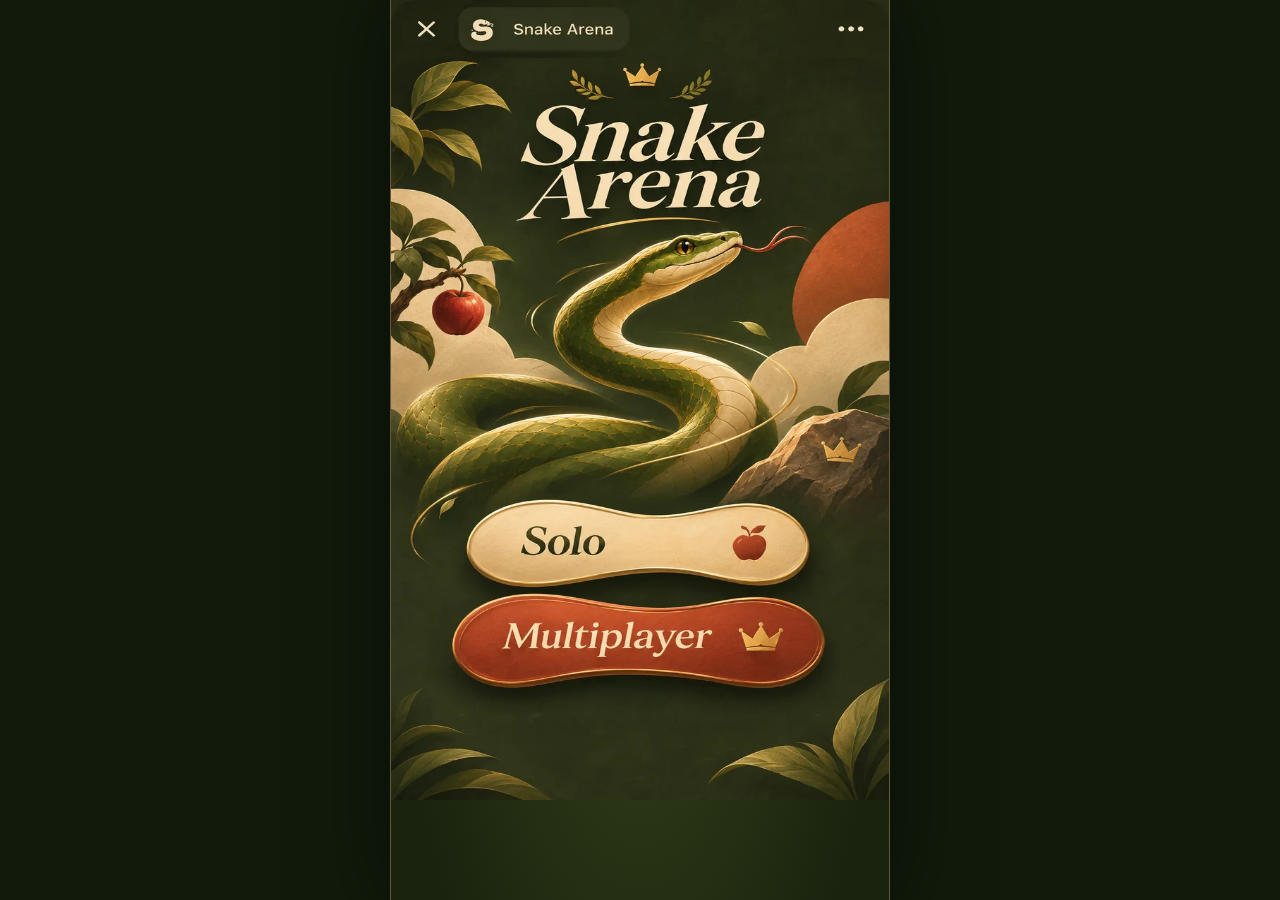
==== commit f45dc65e: "Ship approved forest-art Snake Arena UI with direct room links and smooth gameplay" ====
--- a/snake-arena/static/index.html
+++ b/snake-arena/static/index.html
@@ -1,519 +1,131 @@
 <!doctype html>
 <html lang="ru">
 <head>
-  <meta charset="utf-8">
-  <meta name="viewport" content="width=device-width,initial-scale=1,viewport-fit=cover,user-scalable=no">
-  <meta name="theme-color" content="#f7f3e9">
-  <title>Змейка — игра в Telegram</title>
-  <style>
-    :root{--bg:#071a1c;--panel:#113034;--panel2:#164047;--line:#28575a;--text:#e7fcf4;--muted:#96b9b6;--lime:#60f2b3;--gold:#ffd571}
-    *{box-sizing:border-box}html,body{margin:0;min-height:100%;background:var(--bg);color:var(--text)}
-    body{font:500 16px/1.45 system-ui,-apple-system,Segoe UI,sans-serif;overscroll-behavior:none}
-    button,input{font:inherit}button{cursor:pointer;border:0}button:disabled{cursor:not-allowed;opacity:.43}
-    button:focus-visible,input:focus-visible{outline:3px solid #ffd571;outline-offset:3px}
-    .shell{width:min(100%,520px);margin:0 auto;min-height:100dvh;padding:18px 16px 28px;display:flex;flex-direction:column;gap:15px}
-    .top{display:flex;justify-content:space-between;align-items:center;gap:12px}.logo{font-size:23px;font-weight:900;letter-spacing:-.8px}.logo b{color:var(--lime)}
-    .signal{display:flex;align-items:center;gap:7px;font-size:12px;color:var(--muted);border:1px solid var(--line);padding:7px 11px;border-radius:50px}
-    .signal:before{content:"";width:8px;height:8px;background:#e09b50;border-radius:50%}.signal.online:before{background:var(--lime)}
-    .card{background:linear-gradient(145deg,#16383b,#102a30);border:1px solid var(--line);border-radius:20px;padding:20px;box-shadow:0 10px 30px #001b1b40}
-    .screen{display:none}.screen.active{display:block}h1,h2,p{margin:0}h1{font-size:27px;line-height:1.15}h2{font-size:21px}p{color:var(--muted)}.subtitle{margin:10px 0 20px}
-    label{display:block;color:#c8e8dc;font-size:13px;font-weight:700;margin:12px 0 6px}
-    input{width:100%;padding:14px 15px;border-radius:12px;border:1px solid #44756f;background:#071f22;color:white;outline:none;font-size:17px}
-    .choices{display:grid;grid-template-columns:repeat(2,minmax(0,1fr));gap:11px;margin:20px 0 14px}
-    .choice{min-height:170px;border:1px solid #42766c;border-radius:17px;background:linear-gradient(145deg,#1b5548,#113a3f);color:#eafff6;padding:18px 13px;display:flex;flex-direction:column;align-items:flex-start;justify-content:flex-end;text-align:left;gap:8px}
-    .choice:active{transform:scale(.985)}.choice .symbol{font-size:40px;line-height:1.2}.choice strong{font-size:18px;font-weight:900}.choice small{font-size:12px;color:#b4d9ce;font-weight:500}
-    .choice.multiplayer{background:linear-gradient(145deg,#30567b,#173e4d)}
-    .solo-tools{display:none;align-items:center;justify-content:space-between;gap:10px;margin:12px 0 3px}
-    .solo-tools.visible{display:flex}.solo-tools button{background:#184545;border:1px solid #3e7b72;border-radius:10px;padding:8px 13px;color:#e2fff1;font-weight:800}
-    .solo-tools span{color:#9fc6b8;font-size:12px}.solo-paused{display:none;text-align:center;padding:12px;color:var(--gold);font-size:15px;font-weight:900}.solo-paused.visible{display:block}
-    .mode{display:grid;grid-template-columns:repeat(3,1fr);gap:9px;margin:9px 0 18px}
-    .mode button{border:1px solid #43736c;background:#153e3e;border-radius:12px;color:#c7e5dc;padding:14px 6px;font-weight:900;font-size:17px}
-    .mode button.selected{background:#1d6557;border-color:#63e6a7;color:#fff;box-shadow:inset 0 0 0 1px #54dc9b}
-    .btn{width:100%;padding:14px 16px;border-radius:13px;background:var(--lime);color:#09302b;font-weight:900;font-size:16px;min-height:52px}
-    .btn.alt{background:#214c4d;color:#e4fff3;border:1px solid #398477}.btn.ghost{background:transparent;border:1px solid #416661;color:#ddf6ed}
-    .split{display:flex;align-items:center;gap:12px;margin:18px 0;color:#90b6aa}.split:before,.split:after{content:"";height:1px;background:var(--line);flex:1}
-    .joinrow{display:flex;gap:9px}.joinrow input{flex:1;min-width:0}.joinrow button{width:110px;min-width:110px}.hint{font-size:12px;color:#82aaa2;margin-top:14px}
-    .roomcode{text-align:center;background:#071e21;border:1px dashed #4f8579;border-radius:14px;padding:13px 8px;margin:16px 0 8px;letter-spacing:8px;font-size:32px;font-weight:900;color:var(--gold);font-variant-numeric:tabular-nums}
-    .members{display:flex;flex-direction:column;gap:8px;margin:15px 0}
-    .member{display:flex;align-items:center;gap:10px;padding:11px 12px;border:1px solid #2b5954;border-radius:12px;background:#0d2a2d}
-    .dot{width:15px;height:15px;border-radius:50%;flex:none}.member .name{font-weight:700;flex:1;min-width:0;overflow:hidden;text-overflow:ellipsis;white-space:nowrap}.member .state{font-size:12px;color:#acd6c3}
-    .actions{display:grid;gap:9px;margin-top:16px}.row{display:flex;gap:9px}.row>*{flex:1}
-    .boardhead{display:flex;justify-content:space-between;align-items:center;gap:8px;margin-bottom:11px}.meta{display:flex;gap:9px;align-items:center;font-size:12px;color:var(--muted)}
-    .board-shell{padding:7px;border:2px solid #35695f;border-radius:15px;background:#051619;box-shadow:inset 0 0 0 1px #163c39}
-    canvas{display:block;width:100%;height:auto;aspect-ratio:26 / 20;touch-action:none;border-radius:9px;background:#092627}
-    .scores{display:grid;grid-template-columns:repeat(2,minmax(0,1fr));gap:7px;margin:13px 0}
-    .score{display:flex;gap:9px;align-items:center;border:1px solid #2c5d58;background:#103436;padding:9px;border-radius:10px;font-size:13px}
-    .score .who{min-width:0;overflow:hidden;text-overflow:ellipsis;white-space:nowrap;flex:1}.score strong{color:#f8e8ae}.score.dead{opacity:.48}
-    .pad{margin:13px auto 0;display:grid;grid-template-columns:repeat(3,66px);grid-template-rows:repeat(2,55px);gap:8px;justify-content:center;touch-action:none}
-    .arrow{background:#1b5250;border:1px solid #44937c;border-radius:13px;font-size:24px;color:#e5fff2;touch-action:none;user-select:none}
-    .arrow:active{background:#3d9280}.up{grid-column:2;grid-row:1}.left{grid-column:1;grid-row:2}.down{grid-column:2;grid-row:2}.right{grid-column:3;grid-row:2}
-    .bigcount{font-size:68px;font-weight:1000;color:var(--gold);text-align:center;margin:20px 0;line-height:1}
-    .result{font-size:28px;text-align:center;color:var(--gold);font-weight:900;margin:12px 0}.error{color:#ffb7a2;font-size:13px;margin-top:12px;min-height:18px}
-    .foot{text-align:center;font-size:12px;color:#779d95;margin-top:auto;padding-top:8px}
-    @media(min-width:640px){.shell{padding-top:30px}.pad{grid-template-columns:repeat(3,72px);grid-template-rows:repeat(2,60px)}}
-    @media(max-width:360px){.card{padding:14px}.roomcode{font-size:26px}.mode button{font-size:15px}}
-  
-/* SNAKE ARENA / FIELD EDITION — matte casual-game art, no neon or gridded UI */
-:root{--bg:#f7f3e9;--panel:#fffaf0;--panel2:#f1e7d5;--line:#d5c8b5;--text:#263d33;--muted:#667568;--lime:#679f68;--gold:#d59b53}
-html,body{background:#f7f3e9;color:var(--text)}
-body{background:radial-gradient(ellipse at 5% 9%,#e3ecda 0,transparent 55%),radial-gradient(ellipse at 95% 85%,#fae7d2 0,transparent 57%),#f7f3e9;font-family:system-ui,-apple-system,'Segoe UI',sans-serif}
-body::before{display:none}
-.shell{max-width:535px;padding:18px 17px 30px;gap:14px}
-.top{display:flex;min-height:43px;padding:0 2px 12px;border-bottom:1px solid #cfc5b2}
-.logo{color:#314d3e;font-size:17px;letter-spacing:-.04em;text-shadow:none;font-weight:1000}.logo b{color:#688a53}
-.logo .logo-mark{display:none}
-.signal{border:0;background:#e6eedf;color:#536a56;padding:7px 10px;border-radius:99px;font-size:11px;letter-spacing:0;font-weight:750;text-transform:none}
-.signal:before{background:#c99f70}.signal.online:before{background:#6e9b63;box-shadow:none}
-.card,.screen.card:not(#choose){border:1px solid #e6d9c4;background:#fffaf0;border-radius:27px;box-shadow:0 7px 0 #e6dbcb;padding:23px 19px;overflow:hidden}
-#choose.card{border:1px solid #e7d6ba;padding:0;background:#fffaf0;box-shadow:0 8px 0 #e7decf}
-#choose .arcade-head{position:relative;background:linear-gradient(145deg,#e7efd9,#f5ebd6);padding:26px 22px 4px;min-height:260px;overflow:hidden}
-#choose .eyebrow,#choose .marquee,#choose .arcade-lead,#choose .mode-caption,#choose .home-bottom{display:none}
-#choose .hero-title{font:1000 clamp(37px,10vw,57px)/.96 system-ui,-apple-system,'Segoe UI',sans-serif;letter-spacing:-.075em;font-style:normal;transform:none;color:#345740;text-shadow:none;position:relative;z-index:2}
-#choose .hero-title strong{font-weight:1000;display:block}
-#choose .hero-title strong:last-child{color:#537952;text-shadow:none;-webkit-text-stroke:0}
-#choose .hero-title .spark{display:none}
-#choose .hero-art{position:absolute;top:63px;right:3px;width:210px;height:226px;opacity:.98;filter:drop-shadow(0 8px 3px #597d3926);transform:rotate(-8deg)}
-#choose .mode-container{padding:19px 19px 22px;background:#fffaf0}
-#choose .choices{margin:0;display:grid;gap:12px;grid-template-columns:1fr}
-#choose .choice,#choose .choice.multiplayer{position:relative;min-height:99px;border:1px solid #d1b996;border-radius:19px;box-shadow:0 5px 0 #d5c4ad;padding:12px 14px 12px 88px;align-items:flex-start;justify-content:center;gap:2px;text-transform:none;background:#edc494;color:#3c3b32}
-#choose .choice.multiplayer{background:#bdd9e0;border-color:#9ebec6;box-shadow:0 5px 0 #9ebec6}
-#choose .choice .symbol{position:absolute;left:15px;top:50%;transform:translateY(-50%);display:grid;place-items:center;width:59px;height:59px;border:0;border-radius:50%;box-shadow:none;background:#f7e5ca;font-size:30px}
-#choose .choice.multiplayer .symbol{background:#e8f3ed}
-#choose .choice .choice-nr,#choose .choice .choice-chevron{display:none}
-#choose .choice strong{font:900 22px/1.1 system-ui,-apple-system,sans-serif;letter-spacing:-.035em;text-transform:none;color:#2f4739}
-#choose .choice small,#choose .choice.multiplayer small{font-size:12px;color:#586557;font-weight:600}
-#choose .choice:active,#choose .choice.multiplayer:active{transform:translateY(3px);box-shadow:0 2px 0 #c6b399}
-h1,h2{font:900 28px/1.1 system-ui,-apple-system,sans-serif;letter-spacing:-.04em;text-transform:none;color:#354b3d}p,.subtitle{color:#6b786b;font-size:14px}
-label{font-size:12px;letter-spacing:0;text-transform:none;color:#60725e}
-input{background:#fffdfa;border:1px solid #cfbea6;border-radius:13px;color:#263d33;font-weight:700}
-input:focus{border-color:#6c9d76}
-.btn{background:#72a47b;color:#fffdf3;border:0;border-radius:15px;box-shadow:0 4px 0 #507b59;letter-spacing:0;font-weight:850;text-transform:none}
-.btn.alt{background:#e1d1b8;border:0;box-shadow:0 4px 0 #c3b094;color:#34463a}.btn.ghost{background:#fff8ed;border:1px solid #d7c7ad;box-shadow:none;color:#526753}
-.mode button{background:#f4ebdb;color:#3b5646;border:1px solid #cbbc9e;border-radius:13px}.mode button.selected{background:#b4d6ad;border:1px solid #8eb68c;color:#29402e;box-shadow:none}
-.split,.hint{color:#788778}.split:before,.split:after{background:#e2d5c3}
-.roomcode{background:#eef4e8;color:#476949;border:1px dashed #b1c7ae;border-radius:15px;letter-spacing:.15em;font:900 32px system-ui,sans-serif}
-.member{background:#fff7e9;border:1px solid #e4d2b6;color:#334a3b;border-radius:12px}.member .state{color:#647965}
-.boardhead{border:0;background:#eaf0e3;padding:13px 14px;border-radius:16px;margin-bottom:15px;color:#365342}.boardhead h2{color:#335542;font-size:22px}.boardhead .meta{color:#657a6b}
-.board-shell{background:#f3e9d4;border:5px solid #d0ba93;box-shadow:0 5px 0 #a69175;border-radius:22px;padding:5px;margin:0 2px 12px}
-canvas{background:#e6efd5;border-radius:12px;image-rendering:auto;aspect-ratio:20 / 16}
-.scores{margin:12px 0;gap:8px}.score{background:#fffcf4;color:#395143;border:1px solid #e4d9c8;border-radius:14px}.score strong{color:#b77736}
-.solo-tools button{background:#fff8ec;border:1px solid #d3bfa3;color:#466b4f;border-radius:12px}.solo-tools span{color:#647564}.solo-paused{color:#986734}
-.arrow{background:#e4eddd;color:#466b4e;border:2px solid #b9ceb5;border-radius:50%;box-shadow:0 4px 0 #a3b99f;font-size:24px}
-.arrow:active{background:#d2e3cd;box-shadow:0 1px 0 #a3b99f;transform:translateY(3px)}
-.bigcount,.result{color:#53794f;text-shadow:none}
-.foot{display:none}.error{color:#ae624f}
-@media(max-width:410px){#choose .arcade-head{min-height:230px}#choose .hero-art{width:172px;height:188px;top:68px}#choose .hero-title{font-size:clamp(36px,10vw,49px)}}
-@media(max-width:360px){#choose .hero-art{width:145px;height:163px;top:83px}#choose .choice{padding-left:78px}#choose .choice .symbol{width:53px;height:53px;left:12px}}
-
-
-/* Paper & Play edition. A small illustrated game, not a dashboard. */
-:root{--bg:#f4efe3;--ink:#333e2e;--olive:#3e583f;--pale:#e3e6d2;--clay:#b86d52;--sand:#e7d9bd;--paper:#f4efe3;--muted:#7f8174}
-html,body{background:var(--bg);color:var(--ink)}
-body{margin:0;background:#f4efe3;font-family:ui-sans-serif,system-ui,-apple-system,'Segoe UI',sans-serif}
-.shell{width:min(100%,575px);max-width:575px;padding:17px 20px 38px;gap:0;min-height:100dvh}
-.top{padding:3px 2px 14px;border-bottom:1px solid #c8c3ad;min-height:51px;margin-bottom:13px}
-.logo{font:700 23px/1 Georgia,'Times New Roman',serif;letter-spacing:-.06em;color:#3f5138}
-.logo-dot{color:#b46f51}
-.signal{background:transparent;border:0;color:#747a67;font-size:11px;letter-spacing:0;font-weight:600;padding:4px 0}
-.signal:before{display:none}.signal.online:before{display:none}
-.top:has(+ #choose.active) .signal{display:none}
-.screen{animation:page-enter .28s ease-out both}
-@keyframes page-enter{from{opacity:.5;transform:translateY(7px)}to{opacity:1;transform:translateY(0)}}
-#choose.card,#home.card,#lobby.card,#countdown.card,#finished.card{background:transparent;border:0;box-shadow:none;border-radius:0;padding:0;overflow:visible}
-#choose .arcade-head{position:relative;min-height:350px;padding:33px 0 0;background:transparent;overflow:hidden}
-#choose .arcade-head:before{content:'';position:absolute;right:-12px;top:32px;width:300px;height:300px;border-radius:47% 53% 40% 60%/55% 39% 61% 45%;background:#e5e5ce;transform:rotate(-17deg)}
-#choose .arcade-head:after{content:'';position:absolute;right:9px;bottom:12px;width:220px;height:25px;border-radius:50%;background:#d1c4a6;opacity:.55;filter:blur(9px)}
-#choose .hero-title{position:relative;z-index:3;transform:none;text-shadow:none;font:normal clamp(54px,13vw,76px)/.97 Georgia,'Times New Roman',serif;letter-spacing:-.078em;color:#344932;max-width:100%}
-#choose .hero-title strong{display:block;font-weight:normal;color:inherit!important;text-shadow:none;-webkit-text-stroke:0}
-#choose .hero-title strong:last-child{margin-left:26px;font-style:italic;color:#9b674b!important}
-#choose .hero-art{top:101px;right:2px;width:255px;height:252px;z-index:2;opacity:1;filter:drop-shadow(0 7px 3px #364b292b);transform:rotate(-5deg)}
-#choose .mode-container{padding:2px 0 0;background:transparent}
-#choose .choices{display:flex;flex-direction:column;gap:11px;margin:6px 0 0}
-#choose .choice,#choose .choice.multiplayer{position:relative;display:flex;flex-direction:row;align-items:center;justify-content:flex-start;text-align:left;padding:17px 23px;min-height:84px;border:0;box-shadow:none;border-radius:50px;background:#435a40;color:#f7f1e5;transform:none;gap:15px}
-#choose .choice.multiplayer{background:#e4d2b5;color:#344331}
-#choose .choice .symbol{position:static;transform:none;display:inline-grid;place-items:center;width:44px;height:44px;border-radius:50%;background:#637760;color:#fdf5e7;box-shadow:none;font:italic 20px Georgia,serif;flex:none}
-#choose .choice.multiplayer .symbol{background:#d0b48c;color:#4c4a3c}
-#choose .choice strong{color:#f4f0e6;font-size:20px;letter-spacing:-.03em;font-weight:650;line-height:1.2;flex:1}
-#choose .choice.multiplayer strong{color:#344331}
-#choose .choice small{color:#d7e2d0;font-size:12px;display:none}
-#choose .choice.multiplayer small{color:#666856}
-#choose .choice:after{content:'→';font:24px Georgia,serif;color:inherit;opacity:.83}
-#choose .choice:active,#choose .choice.multiplayer:active{transform:scale(.983);box-shadow:none}
-#home h1,#lobby h2,#countdown h2,#finished h2{font:normal 39px/1.09 Georgia,serif;letter-spacing:-.06em;margin:9px 0 23px;color:#344932}
-#home,#lobby,#finished{padding:12px 0 18px!important}
-label{font-size:13px;letter-spacing:0;color:#545b4a;font-weight:600;margin:15px 0 7px}
-input{background:#fffbf3;border:1px solid #c9c0aa;color:#343f30;border-radius:17px;padding:15px 16px;font-weight:550;box-shadow:none}
-.mode button{background:transparent;border:1px solid #c6bda7;border-radius:100px;color:#43503d;font-weight:650;font-size:14px;padding:13px 4px}
-.mode button.selected{background:#485f44;border-color:#485f44;color:#fff8ed;box-shadow:none}
-.btn{border:0;background:#405c42;border-radius:40px;box-shadow:none;color:#fff8ed;font-size:15px;font-weight:650;min-height:53px;letter-spacing:0}
-.btn.alt{background:#d9c6aa;color:#374635;border:0;box-shadow:none}.btn.ghost{background:transparent;border:1px solid #c6bea8;box-shadow:none;color:#465742}
-.btn:active{transform:scale(.986)}
-.split{color:#777d6d;font-size:12px;margin:18px 0 12px}.split:before,.split:after{background:#cbc4b5}
-.joinrow input{background:#fffaf3}.joinrow button{width:110px;min-width:110px}
-#lobby .subtitle{font-size:15px;color:#717869}
-.roomcode{font:normal 35px Georgia,serif;letter-spacing:.19em;background:#e3e7d4;border:0;border-radius:16px;color:#435a40;padding:19px 10px}
-.member{background:transparent;border:0;border-bottom:1px solid #c8c2ae;border-radius:0;padding:12px 3px;color:#344a39}
-.member .state{color:#667760}
-#playing{padding-top:5px}
-.boardhead{border:0;background:transparent;border-radius:0;padding:0;margin:3px 0 10px;display:flex;align-items:baseline}
-.boardhead h2{font:normal 32px/1 Georgia,serif;letter-spacing:-.06em;color:#3a513a}
-.boardhead .meta{font:600 15px ui-sans-serif,system-ui,sans-serif;color:#7b735e}
-.board-shell{margin:10px 0 8px;background:#e4e7cd;border:4px solid #b6aa89;box-shadow:inset 0 0 0 1px #f8f4e9;border-radius:27px;padding:4px}
-canvas{background:#e4e7cd;border-radius:20px;aspect-ratio:20 / 16;image-rendering:auto}
-.solo-tools{margin:6px 0 10px}.solo-tools button{border:0;background:transparent;border-radius:0;color:#536648;text-decoration:underline;text-underline-offset:3px;padding:7px 0;font-size:13px}
-.solo-tools span{color:#626f58;font-size:12px}
-.scores{display:flex;flex-wrap:wrap;gap:8px;margin:13px 0 4px}
-.score{border:0;background:#e9e6d9;border-radius:99px;padding:8px 12px;color:#414c39;min-width:98px;flex:1;font-size:12px;gap:6px}
-.score strong{color:#915d3b}
-.pad{margin:17px auto 0;grid-template-columns:repeat(3,70px);grid-template-rows:repeat(2,58px);gap:9px}
-.arrow{background:#e3dcc7;color:#44563a;border:0;box-shadow:none;border-radius:100px;font:30px ui-sans-serif,sans-serif;touch-action:none;user-select:none}
-.arrow:active{background:#d2c7ab;transform:scale(.95);box-shadow:none}
-.solo-paused{color:#795d3e;background:#e8ddca;border-radius:20px;padding:8px}
-#finished{text-align:center;min-height:280px;padding-top:25px!important}
-#finished .finish-heading{font:normal 42px Georgia,serif;margin:16px 0 6px}
-#finished .result{font:normal 25px Georgia,serif;color:#7c624b;margin:14px 0 25px}
-#finished .members{text-align:left;margin:12px 0 30px}
-#finished .actions{max-width:420px;margin:auto}
-.error{color:#a04436;font-size:13px;margin:14px 0;min-height:12px}
-.bigcount{font:normal 92px Georgia,serif;color:#496348}
-@media(min-width:660px){.shell{max-width:640px;padding:20px 28px}.pad{grid-template-columns:repeat(3,79px);grid-template-rows:repeat(2,67px)}}
-@media(max-width:420px){.shell{padding:11px 18px 22px}#choose .arcade-head{min-height:305px;padding-top:28px}#choose .hero-title{font-size:57px}#choose .hero-art{width:217px;height:239px;top:82px;right:0}#choose .arcade-head:before{width:260px;height:255px;right:-12px}#choose .choice,#choose .choice.multiplayer{padding:13px 18px;min-height:75px}#choose .choice strong{font-size:18px}.board-shell{margin-top:9px}.pad{grid-template-columns:repeat(3,67px);grid-template-rows:repeat(2,56px)}}
-@media(max-width:345px){#choose .hero-title{font-size:50px}#choose .hero-art{right:-12px;width:193px}#choose .choice strong{font-size:17px}.pad{grid-template-columns:repeat(3,59px)}}
-@media(prefers-reduced-motion:reduce){.screen{animation:none}}
-
+<meta charset="utf-8"/>
+<meta name="viewport" content="width=device-width,initial-scale=1,viewport-fit=cover,user-scalable=no"/>
+<meta name="theme-color" content="#1a250e"/>
+<title>Snake Arena</title>
+<script src="https://telegram.org/js/telegram-web-app.js" defer></script>
+<style>
+:root{--olive:#19240e;--olive2:#293a17;--paper:#f7eac6;--gold:#c49a4c;--copper:#af5435;--text:#f5e6bc}
+*{box-sizing:border-box}html,body{width:100%;margin:0;min-height:100%;overscroll-behavior:none;background:#111a0b;color:var(--text);-webkit-tap-highlight-color:transparent}
+body{font-family:Georgia,'Times New Roman',serif}.app{position:relative;margin:0 auto;max-width:500px;min-height:100dvh;background:radial-gradient(ellipse at 50% 65%,#34401a,#19230e 68%);box-shadow:0 0 75px #0008;overflow:hidden}
+button,input{font:inherit}button{cursor:pointer}button:focus-visible,input:focus-visible{outline:3px solid #ffe1a2;outline-offset:3px}
+.screen{display:none;min-height:100dvh;position:relative}.screen.active{display:flex;flex-direction:column}
+#menu{background:#18230e;display:none;overflow:hidden}#menu.active{display:block}
+.menu-art{position:absolute;inset:0;width:100%;height:100%;object-fit:fill;pointer-events:none;user-select:none}
+.menu-hotspot{position:absolute;left:12%;width:76%;border:0;background:transparent;color:transparent;cursor:pointer;border-radius:90px;touch-action:manipulation;z-index:2}
+.menu-hotspot:active{background:#fff3}.menu-hotspot.solo{top:61.8%;height:12.2%}.menu-hotspot.multi{top:74.0%;height:12.5%}
+.menu-wisp{position:absolute;width:5px;height:5px;border-radius:50%;background:#edcc8b;opacity:0;pointer-events:none;filter:blur(1px);animation:wisp 6s infinite ease-in-out;top:47%;left:22%}.menu-wisp:nth-of-type(2){left:80%;animation-delay:2s}.menu-wisp:nth-of-type(3){left:38%;top:58%;animation-delay:4s}
+@keyframes wisp{0%,100%{opacity:0;transform:translateY(9px)}35%{opacity:.65}70%{opacity:.12;transform:translateY(-28px)}}
+.paper{background:radial-gradient(ellipse at 40% 35%,#3a431c70,transparent 62%),#1b270f;isolation:isolate}
+.paper:before{content:"";position:absolute;inset:0;pointer-events:none;z-index:-1;opacity:.20;background-image:radial-gradient(#d9bf7d4d .6px,transparent .8px);background-size:7px 7px}
+.leaves{position:absolute;width:160px;height:140px;pointer-events:none;opacity:.45}.leaf-one{top:-65px;left:-65px;transform:rotate(30deg);background:radial-gradient(ellipse,#829146 4%,transparent 65%);filter:blur(40px)}.leaf-two{bottom:-60px;right:-50px;background:radial-gradient(ellipse,#829146 4%,transparent 65%);filter:blur(36px)}
+.header{height:61px;display:flex;align-items:center;justify-content:space-between;padding:12px 19px 7px;position:relative;z-index:1;flex:none}
+.back{width:39px;height:39px;border:1px solid #ad8a4b;border-radius:50%;background:#1b2b13;color:var(--paper);font-family:system-ui;font-size:25px;display:grid;place-items:center}
+.header-name{font-size:18px;color:#f6e7bd;font-style:italic;letter-spacing:.03em}
+.pill{border:2px solid var(--gold);background:#16210e;border-radius:26px;box-shadow:0 3px 0 #0d1408, inset 0 0 12px #ffffff0b;padding:9px 13px;color:#fbe4ad;font-size:17px;min-width:77px;text-align:center}
+.arena-wrap{padding:6px 14px 0;flex:none}
+.board{position:relative;width:100%;aspect-ratio:1.02;border-radius:19px;overflow:hidden;background:#263511 url('[data-uri]') center/100% 100% no-repeat;box-shadow:0 8px 22px #080c086e}
+#board{position:absolute;left:1.5%;top:2%;width:97%;height:96%;display:block;touch-action:none}
+.hud{display:flex;align-items:center;gap:7px;justify-content:space-between;padding:9px 14px 6px;flex:none;position:relative}
+.hud .pill{font-size:16px;padding:6px 12px;min-width:0;white-space:nowrap}.hud .clock{font-size:16px;min-width:75px}.pause{min-width:42px!important;padding:6px 8px!important}
+.controls{margin:13px auto 0;display:grid;grid-template-columns:repeat(3,58px);grid-template-rows:repeat(3,54px);gap:3px;place-items:center;touch-action:none;flex:none}
+.dir{width:55px;height:55px;border:2px solid #be9a56;box-shadow:inset 0 0 5px #f6dda016,0 3px 5px #0006;background:radial-gradient(circle at 42% 34%,#414d23,#1c290f 78%);border-radius:50%;color:#eddda7;font-family:Arial,sans-serif;font-size:27px;font-weight:bold;line-height:50px;display:grid;place-items:center;user-select:none;touch-action:none}
+.dir:active{transform:scale(.93);background:#4e5926}.dir.up{grid-column:2;grid-row:1}.dir.left{grid-column:1;grid-row:2}.dir.right{grid-column:3;grid-row:2}.dir.down{grid-column:2;grid-row:3}
+.play-bottom{flex:1;display:flex;justify-content:center;align-items:flex-end;padding:0 15px max(14px,env(safe-area-inset-bottom));min-height:24px}
+.small-names{display:flex;flex-wrap:wrap;gap:5px;justify-content:center;padding:0 15px;margin:1px auto;color:#f4e8bd;font:12px system-ui;max-height:40px;overflow:hidden}
+.player-chip{display:inline-flex;align-items:center;gap:5px;background:#0c180a66;border-radius:14px;padding:3px 7px}.player-chip:before{content:"";width:8px;height:8px;background:var(--player-color,#c1d75c);border-radius:50%}
+.center-content{position:relative;z-index:1;width:min(100%,430px);padding:4px 24px 30px;margin:0 auto;display:flex;flex-direction:column;flex:1}
+h1{font-weight:normal;font-size:clamp(38px,10vw,56px);font-style:italic;line-height:1;margin:36px 0 14px;text-align:center;color:var(--paper);text-shadow:1px 2px 0 #0e170d}
+h2{font-weight:normal;font-size:31px;font-style:italic;margin:7px 0 14px;text-align:center}.subtitle{font-size:14px;color:#d3c392;text-align:center;margin:0 0 21px}
+.stone{display:block;width:100%;border:2px solid #c39b57;color:#233017;background:linear-gradient(165deg,#fff0c7,#e4cd98);border-radius:26px;padding:15px;font-size:23px;font-weight:bold;box-shadow:0 5px 0 #86663e,0 9px 16px #0003;min-height:61px;margin:12px 0;text-align:center}
+.stone.copper{background:linear-gradient(155deg,#c26c46,#99462e);color:#f9ead0;border-color:#d5a264;box-shadow:0 5px 0 #733d25,0 9px 16px #0003}
+.stone:active{transform:translateY(3px);box-shadow:0 2px 0 #86663e}.stone:disabled{opacity:.5;cursor:default}
+.link-btn{border:none;background:none;color:#f5dfab;text-decoration:underline;text-underline-offset:4px;font-size:16px;padding:12px;align-self:center}
+.select-number{display:flex;justify-content:center;gap:12px;margin:21px 0}.number{width:64px;height:62px;border-radius:21px;background:#1a2c13;border:2px solid #8e8556;color:#e8d2a0;font-size:28px}.number.selected{background:#eedaa9;color:#223216;border-color:#fce7bc}
+.join-row{display:flex;gap:8px;margin:6px 0}.join-row input,.name-row input{min-width:0;flex:1;width:100%;border:2px solid #c5a36a;background:#efe0b7;color:#263513;padding:14px 11px;border-radius:18px;font:20px Georgia,serif;text-align:center;letter-spacing:2px;text-transform:uppercase}
+.join-row .stone{width:90px;margin:0;min-height:0;padding:10px 4px;font-size:15px;border-radius:17px}
+.name-row{margin:5px 0}.name-row input{text-transform:none;letter-spacing:0;font-size:17px;text-align:left}
+.room-code{font-size:42px;letter-spacing:7px;text-align:center;color:#f2dfaa;margin:4px auto 12px;font-weight:bold}
+.members{margin:8px 0 13px;display:grid;gap:8px}.member{display:flex;align-items:center;gap:9px;padding:12px 14px;background:#101b0c8a;border:1px solid #b08c4960;border-radius:19px;color:#f4e4ba;font-size:18px}.dot{width:12px;height:12px;border-radius:50%;background:var(--dot,#8fb75c)}.member .who{flex:1}.member .ready{font:12px system-ui;color:#dfc989}
+.mini{margin:3px auto;text-align:center;font:13px/1.6 system-ui;color:#dfd0a6}.notice{margin:7px auto;font:14px/1.5 system-ui;color:#ead6a5;text-align:center;max-width:290px}.notice.error{color:#ffd1a6}
+.loader{margin:65px auto 18px;width:90px;height:90px;border:4px solid #d7bc7850;border-top-color:#e7d3a3;border-radius:50%;animation:spin 1s linear infinite}@keyframes spin{to{transform:rotate(360deg)}}
+.big-number{font-size:88px;text-align:center;margin:35px auto 12px;font-family:Georgia,serif;color:#fbe2a5}
+.result-score{font-size:54px;color:#ffe5a2;text-align:center;margin:20px auto}.go-back{margin-top:auto}
+@media(max-height:680px){.header{height:48px;padding-top:5px}.hud{padding-top:4px}.controls{margin-top:6px;grid-template-columns:repeat(3,50px);grid-template-rows:repeat(3,46px)}.dir{width:48px;height:48px;line-height:45px}.arena-wrap{padding-top:1px}.play-bottom{min-height:0;padding-bottom:5px}}
+@media(min-width:501px){.app{border-left:1px solid #685736;border-right:1px solid #685736}.screen{min-height:800px}.menu-hotspot:focus-visible{background:#ffffff30}}
+@media(prefers-reduced-motion:reduce){.menu-wisp,.loader{animation:none}}
 </style>
 </head>
-<body>
-<div class="shell">
-  <div class="top"><div class="logo">Змейка<span class="logo-dot">.</span></div><span id="signal" class="signal" aria-live="polite">Готово</span></div>
-  <section id="choose" class="screen active card">
-    <div class="arcade-head">
-      
-      <div class="hero-title"><strong>Змейка</strong><strong>Арена</strong></div>
-      
-      <svg class="hero-art" viewBox="0 0 200 222" fill="none" xmlns="http://www.w3.org/2000/svg" aria-hidden="true">
-        <ellipse cx="112" cy="199" rx="73" ry="17" fill="#bfcab0" opacity=".7"/>
-        <path d="M68 15C130 -3 176 29 164 70C155 102 101 89 76 111C54 130 93 151 130 140" stroke="#648563" stroke-width="56" stroke-linecap="round"/>
-        <path d="M68 15C130 -3 176 29 164 70C155 102 101 89 76 111C54 130 93 151 130 140" stroke="#87b477" stroke-width="49" stroke-linecap="round"/>
-        <path d="M68 15C130 -3 176 29 164 70C155 102 101 89 76 111C54 130 93 151 130 140" stroke="#c5ddab" stroke-width="14" stroke-linecap="round" stroke-dasharray="8 23" opacity=".65"/>
-        <path d="M130 136C119 115 83 111 59 120C36 129 20 145 29 163C38 182 70 179 92 167" stroke="#648563" stroke-width="66" stroke-linecap="round"/>
-        <path d="M130 136C119 115 83 111 59 120C36 129 20 145 29 163C38 182 70 179 92 167" stroke="#8dc17d" stroke-width="55" stroke-linecap="round"/>
-        <ellipse cx="65" cy="160" rx="49" ry="40" transform="rotate(-9 65 160)" fill="#9dcc85" stroke="#5d775e" stroke-width="8"/>
-        <ellipse cx="55" cy="152" rx="8" ry="13" fill="#273f31"/><ellipse cx="89" cy="150" rx="8" ry="13" fill="#273f31"/>
-        <circle cx="56" cy="147" r="3" fill="white"/><circle cx="90" cy="145" r="3" fill="white"/>
-        <path d="M62 177Q73 184 84 174" stroke="#477652" stroke-width="4" stroke-linecap="round"/>
-        <path d="M94 173Q119 187 113 198" stroke="#df846f" stroke-width="7" stroke-linecap="round"/>
-        <path d="M106 195L112 205L117 193" stroke="#df846f" stroke-width="5" stroke-linejoin="round"/>
-        <circle cx="160" cy="174" r="22" fill="#d9775e" stroke="#8d614e" stroke-width="6"/>
-        <ellipse cx="157" cy="166" rx="10" ry="5" fill="#f1c0ad" opacity=".7"/>
-        <path d="M161 152L165 140M164 143Q179 135 182 147Q170 154 164 143" stroke="#77a87c" stroke-width="5" stroke-linejoin="round"/>
-        <path d="M175 17L179 27L190 30L179 34L175 44L170 34L159 30L170 26Z" fill="#f1c46c" stroke="#6c7d61" stroke-width="2"/>
-      </svg>
-    </div>
-    <div class="mode-container">
-      <div class="choices">
-        <button class="choice" id="solo-choice" type="button"><span class="symbol" aria-hidden="true">01</span><span class="choice-nr"></span><strong>Один игрок</strong><small>На рекорд</small><span class="choice-chevron">↗</span></button>
-        <button class="choice multiplayer" id="multi-choice" type="button"><span class="symbol" aria-hidden="true">02</span><span class="choice-nr"></span><strong>С друзьями</strong><small>2–4 игрока</small><span class="choice-chevron">↗</span></button>
-      </div>
-    </div>
-  </section>
-  <section id="home" class="screen card">
-    <h1>Игра с друзьями</h1>
-    <label for="nick">Твоё имя</label><input id="nick" maxlength="18" autocomplete="nickname" placeholder="Игрок" />
-    <label>Игроков в комнате</label>
-    <div class="mode" id="modes"><button class="selected" data-slots="2" type="button">1 на 1</button><button data-slots="3" type="button">3 игрока</button><button data-slots="4" type="button">4 игрока</button></div>
-    <button id="create" class="btn" type="button">Создать комнату</button>
-    <div class="split">или</div>
-    <label for="code">Войти по коду друга</label>
-    <div class="joinrow"><input id="code" maxlength="6" placeholder="ABC123" autocapitalize="characters" spellcheck="false"/><button id="join" type="button" class="btn alt">Войти</button></div>
-
-    <div class="actions"><button id="back-modes" type="button" class="btn ghost">← Выбор режима</button></div>
-  </section>
-  <section id="lobby" class="screen card">
-    <h2>Комната <span id="room-label"></span></h2><p id="lobbyinfo" class="subtitle">Ожидаем игроков…</p>
-    <div id="roomcode" class="roomcode"></div>
-    <button id="share" type="button" class="btn alt">🔗 Поделиться приглашением</button>
-    <div id="members" class="members"></div>
-    <div class="actions"><button id="ready" type="button" class="btn">Готов!</button><button id="leave" type="button" class="btn ghost">Выйти из комнаты</button></div>
-  </section>
-  <section id="countdown" class="screen card"><h2 style="text-align:center">Старт</h2><div class="bigcount" id="count">3</div></section>
-  <section id="playing" class="screen">
-    <div class="boardhead"><h2>Змейка</h2><div class="meta"><span id="remaining">01:30</span><span id="gamecode"></span></div></div>
-    <div class="solo-tools" id="solo-tools"><button id="solo-pause" type="button">Пауза</button><span>Рекорд <b id="solo-best">0</b></span><button id="solo-exit" type="button">Выйти</button></div>
-    <div class="board-shell"><canvas id="board" width="600" height="480" aria-label="Игровое поле с цветными змейками"></canvas></div>
-    <div class="solo-paused" id="solo-paused">Пауза</div>
-    <div id="scores" class="scores"></div>
-
-    <div class="pad" id="pad"><button class="arrow up" data-dir="up" aria-label="Вверх">↑</button><button class="arrow left" data-dir="left" aria-label="Влево">←</button><button class="arrow down" data-dir="down" aria-label="Вниз">↓</button><button class="arrow right" data-dir="right" aria-label="Вправо">→</button></div>
-  </section>
-  <section id="finished" class="screen card"><h2 class="finish-heading">Игра окончена</h2><div id="result" class="result"></div><div id="resultscores" class="members"></div><div class="actions"><button id="again" class="btn">Играть снова</button><button id="quit" class="btn ghost">← Меню</button></div></section>
-  <p id="error" class="error" role="status" aria-live="polite"></p>
-
-</div>
+<body><main class="app">
+<section id="menu" class="screen active" aria-label="Главное меню">
+<img class="menu-art" src="[data-uri]" alt="Snake Arena — змея в лесу; Solo, Multiplayer" />
+<span class="menu-wisp"></span><span class="menu-wisp"></span><span class="menu-wisp"></span>
+<button id="solo-choice" class="menu-hotspot solo" aria-label="Одиночная игра"></button>
+<button id="multi-choice" class="menu-hotspot multi" aria-label="Мультиплеер"></button>
+</section>
+<section id="home" class="screen paper"><div class="leaves leaf-one"></div><div class="header"><button class="back" id="home-back" aria-label="Назад">‹</button><span class="header-name">Snake Arena</span><span style="width:39px"></span></div><div class="center-content"><h1>С друзьями</h1><p class="subtitle">Выберите количество игроков</p><div class="select-number"><button class="number selected" data-slots="2">2</button><button class="number" data-slots="3">3</button><button class="number" data-slots="4">4</button></div><div class="name-row"><input id="nick" maxlength="18" placeholder="Твоё имя" aria-label="Имя игрока"/></div><button id="create" class="stone">Создать комнату</button><p class="mini">или войти по коду</p><div class="join-row"><input id="code" maxlength="6" placeholder="КОД" aria-label="Код комнаты"/><button id="join" class="stone copper">Войти</button></div><p class="notice error" id="home-error" role="alert"></p></div></section>
+<section id="connecting" class="screen paper"><div class="header"><button class="back" id="connect-back" aria-label="Отменить">‹</button><span class="header-name">Snake Arena</span><span style="width:39px"></span></div><div class="center-content"><h1 id="connecting-title">Подключаемся</h1><div class="loader"></div><p id="connecting-status" class="notice">Ищем комнату…</p><button class="link-btn go-back" id="cancel">Отмена</button></div></section>
+<section id="lobby" class="screen paper"><div class="header"><button class="back" id="lobby-back">‹</button><span class="header-name">Комната</span><span class="pill" id="members-count">1 / 2</span></div><div class="center-content"><h1>Собрались?</h1><p class="subtitle">Код комнаты</p><div class="room-code" id="room-code">XXXXXX</div><div class="members" id="members"></div><button id="invite" class="stone">Пригласить друга</button><button id="ready" class="stone copper">Готов!</button><p class="notice" id="lobby-status"></p><button id="leave" class="link-btn go-back">Покинуть комнату</button></div></section>
+<section id="countdown" class="screen paper"><div class="center-content" style="justify-content:center"><p class="subtitle">Начало матча</p><div class="big-number" id="count">3</div></div></section>
+<section id="playing" class="screen paper"><div class="hud"><div class="pill" id="score-hud">🏆 0</div><div class="pill clock" id="time-hud">🍎 0</div><button class="pill pause" id="pause" aria-label="Пауза">Ⅱ</button></div><div class="arena-wrap"><div class="board"><canvas id="board" width="600" height="600" aria-label="Игровое поле"></canvas></div></div><div class="small-names" id="player-list"></div><div class="controls" aria-label="Управление"><button class="dir up" data-dir="up" aria-label="Вверх">⌃</button><button class="dir left" data-dir="left" aria-label="Влево">‹</button><button class="dir right" data-dir="right" aria-label="Вправо">›</button><button class="dir down" data-dir="down" aria-label="Вниз">⌄</button></div><div class="play-bottom"><button id="exit-game" class="link-btn">Меню</button></div></section>
+<section id="finished" class="screen paper"><div class="header"><button class="back" id="finish-back">‹</button><span class="header-name">Snake Arena</span><span style="width:39px"></span></div><div class="center-content" style="justify-content:center"><h1 id="result-title">Конец игры</h1><p id="result-score" class="result-score">0</p><button id="again" class="stone">Ещё раз</button><button id="result-menu" class="link-btn">В меню</button></div></section>
+<section id="paused" class="screen paper"><div class="center-content" style="justify-content:center"><h1>Пауза</h1><button class="stone" id="resume">Продолжить</button><button class="link-btn" id="pause-menu">В меню</button></div></section>
+</main>
 <script>
-(() => {
-  'use strict';
-  const $ = id => document.getElementById(id);
-  const screens = ['choose','home','lobby','countdown','playing','finished'];
-  const app = { ws:null, me:'', room:'', slots:2, players:[], ready:false, phase:'choose', last:null, mode:null };
-  const tg=window.Telegram?.WebApp;
-  try {tg?.ready();tg?.expand();} catch(_){}
-  const getStoredName=()=>{try{return localStorage.getItem('snake_name')||'';}catch(_){return '';}};
-  const saveName=name=>{try{localStorage.setItem('snake_name',name);}catch(_){}};
-  const suggestedName = tg?.initDataUnsafe?.user?.first_name || getStoredName();
-  $('nick').value=suggestedName.slice(0,18);
-  const urlParams = new URLSearchParams(location.search);
-  const codeFromLink = urlParams.get('room') || tg?.initDataUnsafe?.start_param || '';
-  if(/^[A-Z2-9]{6}$/i.test(codeFromLink)){ $('code').value=codeFromLink.toUpperCase(); app.mode='multi'; $('choose').classList.remove('active'); $('home').classList.add('active');app.phase='home'; }
-  else if(urlParams.get('mode') === 'multi'){ app.mode='multi'; $('choose').classList.remove('active'); $('home').classList.add('active'); app.phase='home'; }
-  const show=(screen)=>{app.phase=screen;for(const s of screens)$(s).classList.toggle('active',s===screen);};
-  const error=msg=>{ $('error').textContent=msg||''; };
-  const signal=(good,text)=>{$('signal').classList.toggle('online',good);$('signal').textContent=text;};
-  const link=()=>{const url=new URL(location.href);url.searchParams.set('room',app.room);return url.href;};
-  const send=payload=>{if(app.ws?.readyState===WebSocket.OPEN)app.ws.send(JSON.stringify(payload));};
-  const serverUrl=()=>{
-    // A single FastAPI service hosts this page and the websocket at /ws.
-    // A separate static host can set window.SNAKE_WS_URL to a secure wss:// address.
-    if(typeof window.SNAKE_WS_URL==='string' && window.SNAKE_WS_URL.trim())return window.SNAKE_WS_URL.trim();
-    return 'wss://snake-arena-telegram.onrender.com/ws';
-  };
-  function connect(initial) {
-    error('');
-    if(app.ws)try{app.ws.close();}catch(_){}
-    const ws=new WebSocket(serverUrl());app.ws=ws;
-    signal(false,'Соединение…');
-    const guard=setTimeout(()=>{if(ws.readyState!==WebSocket.OPEN)ws.close();},90000);
-    const waking=setTimeout(()=>{if(app.ws===ws && ws.readyState!==WebSocket.OPEN){signal(false,'Сервер запускается');error('Первое подключение к матчу может занять около минуты.');}},4500);
-    ws.addEventListener('open',()=>{clearTimeout(guard);clearTimeout(waking);error('');if(app.ws!==ws)return;signal(true,'На связи');send(initial);});
-    ws.addEventListener('error',()=>{if(app.ws===ws)error('Не удалось подключиться. Проверь адрес сервера и интернет.');});
-    ws.addEventListener('close',()=>{clearTimeout(guard);clearTimeout(waking);if(app.ws!==ws)return;clearNetworkAnimation();signal(false,'Нет соединения');if(app.phase!=='home'){show('home');error('Связь с матчем потеряна. Создай или войди в комнату заново.');}});
-    ws.addEventListener('message',event=>{if(app.ws!==ws)return;let m;try{m=JSON.parse(event.data);}catch(_){return;}onMessage(m);});
-  }
-  function start(type) {
-    app.mode='multi'; stopSolo();
-    const name=$('nick').value.trim().slice(0,18)||'Игрок';saveName(name);
-    const payload={type,name};if(type==='create')payload.slots=app.slots;else {payload.code=$('code').value.replace(/[^A-Z2-9]/gi,'').toUpperCase();if(payload.code.length!==6){error('Введи шестизначный код комнаты.');return;}}
-    $('create').disabled=true;$('join').disabled=true;
-    try {connect(payload);} catch (e) {error('Не получается открыть WebSocket: '+e.message);} finally {setTimeout(()=>{$('create').disabled=false;$('join').disabled=false;},500);}
-  }
-  const escapeText=text=>String(text).replaceAll('&','&amp;').replaceAll('<','&lt;').replaceAll('>','&gt;').replaceAll('"','&quot;').replaceAll("'",'&#39;');
-  function drawLobby(m){
-    app.players=m.players||[];app.slots=m.slots;app.room=m.code;app.ready=Boolean(app.players.find(p=>p.id===app.me)?.ready);
-    $('room-label').textContent=m.code;$('roomcode').textContent=m.code;
-    $('lobbyinfo').textContent=`Игроков: ${app.players.length} / ${m.slots}. Начнём, когда все будут готовы.`;
-    $('members').innerHTML=app.players.map(p=>`<div class="member"><i class="dot" style="background:${p.color}"></i><span class="name">${escapeText(p.name)}${p.id===app.me&&p.name!=='Ты'?' (ты)':''}</span><span class="state">${p.ready?'✓ Готов':'Ожидание'}</span></div>`).join('');
-    $('ready').textContent=app.ready?'Отменить готовность':'Я готов!';
-    if(m.phase==='lobby')show('lobby');
-  }
-  const formatClock=sec=>`${String(Math.floor(Math.max(sec,0)/60)).padStart(2,'0')}:${String(Math.max(sec,0)%60).padStart(2,'0')}`;
-  function onMessage(m) {
-    if(app.mode!=='multi')return;
-    switch(m.type){
-      case 'welcome':app.me=m.id;app.room=m.code;break;
-      case 'lobby':if(m.phase==='lobby')clearNetworkAnimation();drawLobby(m);break;
-      case 'countdown':show('countdown');$('count').textContent=m.seconds;break;
-      case 'match_start':clearNetworkAnimation();show('playing');$('gamecode').textContent=app.room;break;
-      case 'state':app.last=m;acceptNetworkState(m);break;
-      case 'result':{
-        // The authoritative result ends the animation; no stale frames after match.
-        clearNetworkAnimation();
-        $('again').textContent='Ещё один матч';
-        const mine=m.winnerId===app.me;
-        $('result').textContent=m.winnerId?(mine?'🏆 Победа!':`🏆 Победил ${m.players.find(p=>p.id===m.winnerId)?.name||'соперник'}`):'🤝 Ничья';
-        $('resultscores').innerHTML=m.players.sort((a,b)=>b.score-a.score).map(p=>`<div class="member"><i class="dot" style="background:${p.color}"></i><span class="name">${escapeText(p.name)}</span><strong>${p.score} 🍎</strong></div>`).join('');
-        show('finished');break;
-      }
-      case 'error':error(m.message||'Ошибка сервера');break;
-    }
-  }
-  const canvas=$('board'),ctx=canvas.getContext('2d');
-  // The server sends authoritative grid snapshots every 180 ms (5.6 Hz).
-  // Animate ONLY the intermediate pixels at the device refresh rate. No
-  // extrapolation: clients never decide movement, collisions or scoring.
-  const NETWORK_TICK_MS=180;
-  const netAnimation={previous:null,current:null,receivedAt:0,frame:0};
-  function clearNetworkAnimation(){
-    if(netAnimation.frame)cancelAnimationFrame(netAnimation.frame);
-    netAnimation.frame=0;netAnimation.previous=null;netAnimation.current=null;
-  }
-  function animateNetwork(now){
-    netAnimation.frame=0;
-    if(app.mode!=='multi'||app.phase!=='playing'||!netAnimation.current)return;
-    const progress=Math.max(0,Math.min(1,(now-netAnimation.receivedAt)/NETWORK_TICK_MS));
-    draw(netAnimation.current,netAnimation.previous,progress,false);
-    if(progress<1)netAnimation.frame=requestAnimationFrame(animateNetwork);
-  }
-  function acceptNetworkState(snapshot){
-    if(app.mode!=='multi'||app.phase!=='playing')return;
-    const previous=netAnimation.current;
-    // If packets were missed or it is the first snapshot, snap immediately:
-    // interpolating over several squares could draw a wall-crossing ghost.
-    if(!previous || !Number.isInteger(snapshot.tick)||snapshot.tick!==previous.tick+1){
-      clearNetworkAnimation();netAnimation.current=snapshot;draw(snapshot);return;
-    }
-    netAnimation.previous=previous;
-    netAnimation.current=snapshot;
-    netAnimation.receivedAt=performance.now();
-    draw(snapshot,previous,0,true); // Update score and timer only per network tick.
-    if(!netAnimation.frame)netAnimation.frame=requestAnimationFrame(animateNetwork);
-  }
-  function draw(s,previous=null,progress=1,updateHud=true) {
-    if(app.phase==='countdown')show('playing');
-    if(app.phase!=='playing')return;
-    const w=s.width||20,h=s.height||16,tile=30;
-    if(canvas.width!==w*tile)canvas.width=w*tile;if(canvas.height!==h*tile)canvas.height=h*tile;
-    ctx.fillStyle='#e8f1db';ctx.fillRect(0,0,canvas.width,canvas.height);
-    // Calm grass texture instead of neon tiles; deterministic decorative dots.
-    ctx.fillStyle='rgba(125,158,115,.12)';
-    for(let i=0;i<52;i++){
-      const x=(i*113+17)%canvas.width,y=(i*239+42)%canvas.height;
-      ctx.beginPath();ctx.ellipse(x,y,2.6,1.8,.3,0,Math.PI*2);ctx.fill();
-    }
-    for(const [x,y] of s.food){
-      const px=x*tile+15,py=y*tile+15;
-      ctx.fillStyle='#ca6f53';ctx.beginPath();ctx.arc(px,py+1,10.5,0,Math.PI*2);ctx.fill();
-      ctx.fillStyle='#e89a78';ctx.beginPath();ctx.arc(px-3,py-3,3.1,0,Math.PI*2);ctx.fill();
-      ctx.strokeStyle='#618e5e';ctx.lineWidth=3;ctx.lineCap='round';ctx.beginPath();ctx.moveTo(px,py-8);ctx.lineTo(px+3,py-13);ctx.stroke();
-    }
-    if(s.bonus){
-      const [bx,by]=s.bonus,px=bx*tile+15,py=by*tile+15;
-      ctx.fillStyle='#f8d68b';ctx.beginPath();ctx.arc(px,py,13,0,Math.PI*2);ctx.fill();
-      ctx.fillStyle='#cf9542';ctx.beginPath();ctx.arc(px,py,9,0,Math.PI*2);ctx.fill();
-      ctx.fillStyle='#fff4d8';ctx.font='18px system-ui';ctx.textAlign='center';ctx.textBaseline='middle';ctx.fillText('★',px,py+1);
-    }
-    const oldSnakes=previous?new Map(previous.snakes.map(p=>[p.id,p])):null;
-    for(const snake of s.snakes){
-      const before=oldSnakes?.get(snake.id);
-      const body=snake.body.map(([cx,cy],i)=>{
-        if(before?.alive&&snake.alive&&progress<1){
-          const from=before.body[i] || before.body.at(-1);
-          if(from&&Math.abs(cx-from[0])+Math.abs(cy-from[1])<=1)return [from[0]+(cx-from[0])*progress,from[1]+(cy-from[1])*progress];
-        }
-        return [cx,cy];
-      });
-      if(!body.length)continue;
-      const points=body.map(([x,y])=>[x*tile+15,y*tile+15]);
-      ctx.globalAlpha=snake.alive?1:.24;
-      ctx.strokeStyle=snake.color;ctx.lineWidth=25;ctx.lineCap='round';ctx.lineJoin='round';
-      ctx.beginPath();ctx.moveTo(points[points.length-1][0],points[points.length-1][1]);
-      for(let i=points.length-2;i>=0;i--)ctx.lineTo(points[i][0],points[i][1]);ctx.stroke();
-      if(snake.alive){
-        const [hx,hy]=points[0], neck=points[1]||[hx-30,hy];
-        const dx=hx-neck[0],dy=hy-neck[1],len=Math.hypot(dx,dy)||1;
-        const ux=dx/len,uy=dy/len,sideX=-uy,sideY=ux;
-        ctx.fillStyle=snake.color;ctx.beginPath();ctx.arc(hx,hy,13.6,0,Math.PI*2);ctx.fill();
-        ctx.fillStyle='#fcf9ef';
-        for(const off of [-5.3,5.3]){ctx.beginPath();ctx.arc(hx+ux*4+sideX*off,hy+uy*4+sideY*off,3.4,0,Math.PI*2);ctx.fill();}
-        ctx.fillStyle='#28392c';
-        for(const off of [-5.3,5.3]){ctx.beginPath();ctx.arc(hx+ux*5+sideX*off,hy+uy*5+sideY*off,1.55,0,Math.PI*2);ctx.fill();}
-      }
-    }
-    ctx.globalAlpha=1;
-    if(updateHud){
-      $('remaining').textContent=app.mode==='solo'?'∞':formatClock(s.remaining);
-      $('scores').innerHTML=s.snakes.map(p=>`<div class="score ${p.alive?'':'dead'}"><i class="dot" style="background:${p.color}"></i><span class="who">${escapeText(p.name)}${p.id===app.me&&p.name!=='Ты'?' (ты)':''}</span><strong>${p.score} 🍎</strong></div>`).join('');
-    }
-  }
-  // Classic single-player mode is deliberately client-side: no rooms or WebSocket.
-  const SOLO_W=20, SOLO_H=16;
-  const solo={timer:null,paused:false,state:null,direction:'right',wanted:'right',queued:false,best:0};
-  const vectors={up:[0,-1],down:[0,1],left:[-1,0],right:[1,0]};
-  const opposite={up:'down',down:'up',left:'right',right:'left'};
-  const loadBest=()=>{try{return Math.max(0,Number(localStorage.getItem('snake_solo_best'))||0);}catch(_){return 0;}};
-  function stopSolo(){if(solo.timer!==null)clearTimeout(solo.timer);solo.timer=null;solo.state=null;solo.paused=false;$('solo-paused').classList.remove('visible');$('solo-tools').classList.remove('visible');}
-  function chooseMode(mode){clearNetworkAnimation();app.mode=mode;error('');if(mode==='multi'){signal(false,'Не подключено');show('home');}else startSolo();}
-  function newFood(){
-    const occupied=new Set(solo.state.snakes[0].body.map(p=>p.join(',')));
-    const free=[];for(let y=0;y<SOLO_H;y++)for(let x=0;x<SOLO_W;x++)if(!occupied.has(`${x},${y}`))free.push([x,y]);
-    if(!free.length)return null;
-    return free[Math.floor(Math.random()*free.length)];
-  }
-  function startSolo(){
-    if(app.ws){const ws=app.ws;app.ws=null;ws.close();}
-    stopSolo();app.mode='solo';app.me='solo';app.room='';
-    solo.best=loadBest();solo.direction='right';solo.wanted='right';solo.queued=false;
-    solo.state={type:'state',width:SOLO_W,height:SOLO_H,remaining:0,food:[],snakes:[{id:'solo',name:'Ты',color:'#438d67',body:[[4,10],[3,10],[2,10]],alive:true,score:0}]};
-    const food=newFood();if(food)solo.state.food=[food];
-    $('solo-best').textContent=solo.best;$('solo-pause').textContent='Пауза';
-    $('solo-tools').classList.add('visible');$('gamecode').textContent='Один игрок';
-    signal(true,'Одиночная игра');show('playing');draw(solo.state);
-    scheduleSolo();
-  }
-  function scheduleSolo(){
-    if(solo.timer!==null)clearTimeout(solo.timer);
-    solo.timer=null;
-    if(app.mode==='solo'&&app.phase==='playing'&&!solo.paused&&solo.state){
-      const delay=Math.max(155,265-solo.state.snakes[0].score*3);
-      solo.timer=setTimeout(soloTick,delay);
-    }
-  }
-  function soloTick(){
-    solo.timer=null;
-    if(app.mode!=='solo'||app.phase!=='playing'||solo.paused||!solo.state)return;
-    const s=solo.state, player=s.snakes[0];
-    if(solo.wanted!==opposite[solo.direction])solo.direction=solo.wanted;
-    solo.queued=false;
-    const [dx,dy]=vectors[solo.direction],head=[player.body[0][0]+dx,player.body[0][1]+dy];
-    const eating=s.food.some(p=>p[0]===head[0]&&p[1]===head[1]);
-    const bodyCheck=eating?player.body:player.body.slice(0,-1);
-    if(head[0]<0||head[0]>=SOLO_W||head[1]<0||head[1]>=SOLO_H||bodyCheck.some(p=>p[0]===head[0]&&p[1]===head[1])){
-      player.alive=false;draw(s);
-      $('result').textContent=`🍎 Набрано: ${player.score}`;
-      $('resultscores').innerHTML=`<div class="member"><span class="name">Лучший результат</span><strong>${solo.best} 🍎</strong></div>`;
-      $('again').textContent='↻ Сыграть ещё';$('solo-tools').classList.remove('visible');show('finished');return;
-    }
-    player.body.unshift(head);
-    if(eating){
-      player.score++;
-      if(player.score>solo.best){solo.best=player.score;try{localStorage.setItem('snake_solo_best',String(solo.best));}catch(_){}}
-      $('solo-best').textContent=solo.best;
-      if(player.body.length===SOLO_W*SOLO_H){
-        draw(s);$('result').textContent='🏆 Всё поле заполнено!';$('resultscores').innerHTML=`<div class="member"><span class="name">Твой рекорд</span><strong>${solo.best} 🍎</strong></div>`;
-        $('again').textContent='↻ Сыграть ещё';$('solo-tools').classList.remove('visible');show('finished');return;
-      }
-      const fruit=newFood();s.food=fruit?[fruit]:[];
-    }else player.body.pop();
-    draw(s);scheduleSolo();
-  }
-  function pauseSolo(){
-    if(app.mode!=='solo'||app.phase!=='playing'||!solo.state)return;
-    solo.paused=!solo.paused;
-    $('solo-paused').classList.toggle('visible',solo.paused);
-    $('solo-pause').textContent=solo.paused?'Продолжить':'Пауза';
-    if(solo.paused){if(solo.timer!==null)clearTimeout(solo.timer);solo.timer=null;}else scheduleSolo();
-  }
-  const turn=direction=>{
-    if(app.phase!=='playing')return;
-    if(app.mode==='solo'){
-      if(!solo.paused&&!solo.queued&&vectors[direction]&&direction!==opposite[solo.direction]){solo.wanted=direction;solo.queued=true;}
-    }else send({type:'turn',direction});
-  };
-  document.querySelectorAll('#modes button').forEach(b=>b.addEventListener('click',()=>{app.slots=Number(b.dataset.slots);document.querySelectorAll('#modes button').forEach(x=>x.classList.toggle('selected',x===b));}));
-  $('solo-choice').addEventListener('click',()=>chooseMode('solo'));
-  $('multi-choice').addEventListener('click',()=>chooseMode('multi'));
-  $('back-modes').addEventListener('click',()=>{app.mode=null;show('choose');error('');});
-  $('solo-pause').addEventListener('click',pauseSolo);
-  $('solo-exit').addEventListener('click',()=>{stopSolo();app.mode=null;signal(false,'Не подключено');show('choose');});
-  $('create').addEventListener('click',()=>start('create'));$('join').addEventListener('click',()=>start('join'));
-  $('code').addEventListener('keydown',e=>{if(e.key==='Enter')start('join');});
-  $('ready').addEventListener('click',()=>send({type:'ready',value:!app.ready}));
-  const leave=()=>{clearNetworkAnimation();stopSolo();if(app.ws){const sock=app.ws;app.ws=null;sock.close();}app.me='';app.room='';app.mode=null;show('choose');signal(false,'Не подключено');error('');};
-  $('leave').addEventListener('click',leave);$('quit').addEventListener('click',leave);
-  $('again').addEventListener('click',()=>{if(app.mode==='solo')startSolo();else send({type:'again'});});
-  $('share').addEventListener('click',async()=>{const url=link();const text=`Заходи в Змейку! Комната ${app.room}\n${url}`;try{if(navigator.share)await navigator.share({title:'Змейка с друзьями',text,url});else{await navigator.clipboard.writeText(text);$('share').textContent='✓ Приглашение скопировано';setTimeout(()=>$('share').textContent='🔗 Поделиться приглашением',1500);}}catch(e){if(e.name!=='AbortError')error('Ссылка: '+url);}});
-  document.querySelectorAll('[data-dir]').forEach(b=>b.addEventListener('pointerdown',e=>{e.preventDefault();turn(b.dataset.dir);}));
-  const keys={ArrowUp:'up',ArrowDown:'down',ArrowLeft:'left',ArrowRight:'right',w:'up',a:'left',s:'down',d:'right',W:'up',A:'left',S:'down',D:'right'};
-  window.addEventListener('keydown',e=>{
-    if((e.key===' '||e.key==='Escape')&&app.mode==='solo'&&app.phase==='playing'){
-      e.preventDefault();pauseSolo();return;
-    }
-    const dir=keys[e.key];if(dir&&app.phase==='playing'){e.preventDefault();turn(dir);}
-  });
-  document.addEventListener('visibilitychange',()=>{if(document.hidden&&app.mode==='solo'&&app.phase==='playing'&&!solo.paused)pauseSolo();});
-  let touch=null;canvas.addEventListener('touchstart',e=>{if(e.touches.length)touch={x:e.touches[0].clientX,y:e.touches[0].clientY};},{passive:true});
-  canvas.addEventListener('touchend',e=>{if(!touch||!e.changedTouches.length)return;const dx=e.changedTouches[0].clientX-touch.x,dy=e.changedTouches[0].clientY-touch.y;touch=null;if(Math.max(Math.abs(dx),Math.abs(dy))<22)return;turn(Math.abs(dx)>Math.abs(dy)?dx>0?'right':'left':dy>0?'down':'up');},{passive:true});
-  if(urlParams.get('mode')==='solo' && !codeFromLink)chooseMode('solo');
+(()=>{'use strict';
+const $=id=>document.getElementById(id),TICK=180;
+const BOT='snake_arcade_play_bot',PAGE_URL='https://fcsmgolubjr-bot.github.io/kir-s/snake-arena/static/';
+const SERVER='wss://snake-arena-telegram.onrender.com/ws';
+const colors=['#a5bd38','#d78551','#8da6d9','#b99dca'];
+const dirVec={up:[0,-1],down:[0,1],left:[-1,0],right:[1,0]},opposite={up:'down',down:'up',left:'right',right:'left'};
+const pages=['menu','home','connecting','lobby','countdown','playing','finished','paused'];
+const app={screen:'menu',mode:null,slots:2,ws:null,attempt:0,connectSeq:0,room:'',me:'',players:[],phase:'',isReady:false,state:null,prevState:null,animAt:0,frame:0,round:0};
+const tg=window.Telegram?.WebApp;
+try{tg?.ready();tg?.expand()}catch(e){}
+const nameFallback=()=>{try{return localStorage.getItem('snake_name')||''}catch(e){return ''}};
+$('nick').value=(tg?.initDataUnsafe?.user?.first_name||nameFallback()||'Игрок').slice(0,18);
+function nick(){const n=$('nick').value.trim().slice(0,18)||'Игрок';try{localStorage.setItem('snake_name',n)}catch(e){}return n}
+function screen(name){app.screen=name;pages.forEach(id=>$(id).classList.toggle('active',id===name))}
+function stopNetwork(){app.connectSeq++;if(app.ws){const ws=app.ws;app.ws=null;try{ws.close()}catch(e){}}cancelAnimationFrame(app.frame);app.frame=0;app.state=null;app.prevState=null;app.room='';app.me='';app.isReady=false}
+const solo={state:null,timer:null,best:0,dir:'right',want:'right',queued:false,paused:false};
+function stopSolo(){if(solo.timer)clearTimeout(solo.timer);solo.timer=null;solo.state=null;solo.paused=false}
+function menu(){stopNetwork();stopSolo();app.mode=null;screen('menu');history.replaceState(null,'',location.pathname)}
+$('home-back').onclick=menu;$('solo-choice').onclick=startSolo;$('multi-choice').onclick=()=>{app.mode='multi';screen('home')};$('connect-back').onclick=menu;$('cancel').onclick=menu;$('lobby-back').onclick=menu;$('leave').onclick=menu;$('exit-game').onclick=menu;$('finish-back').onclick=menu;$('result-menu').onclick=menu;$('pause-menu').onclick=menu;
+function soloFood(){let occupied=new Set(solo.state.snakes[0].body.map(p=>p.join(','))),free=[];for(let y=1;y<19;y++)for(let x=1;x<19;x++)if(!occupied.has(x+','+y))free.push([x,y]);return free[Math.random()*free.length]}
+function startSolo(){stopNetwork();stopSolo();app.mode='solo';screen('playing');solo.dir='right';solo.want='right';solo.queued=false;solo.best=Number(localStorage.getItem('snake_best')||0);solo.state={type:'state',width:20,height:20,food:[],snakes:[{id:'solo',name:'Ты',color:colors[0],score:0,alive:true,body:[[5,10],[4,10],[3,10]]}],remaining:0};solo.state.food=[soloFood()];app.state=solo.state;app.prevState=null;$('pause').textContent='Ⅱ';hud(solo.state);draw(solo.state);soloLoop()}
+function soloLoop(){if(solo.timer)clearTimeout(solo.timer);if(app.mode==='solo'&&app.screen==='playing'&&!solo.paused)solo.timer=setTimeout(soloTick,Math.max(140,250-solo.state.snakes[0].score*3))}
+function soloTick(){if(app.mode!=='solo'||app.screen!=='playing'||solo.paused)return;const s=solo.state,p=s.snakes[0];if(solo.want!==opposite[solo.dir])solo.dir=solo.want;solo.queued=false;const [dx,dy]=dirVec[solo.dir],head=[p.body[0][0]+dx,p.body[0][1]+dy],eat=s.food.some(f=>f[0]===head[0]&&f[1]===head[1]);const body=eat?p.body:p.body.slice(0,-1);if(head[0]<0||head[0]>=20||head[1]<0||head[1]>=20||body.some(b=>b[0]===head[0]&&b[1]===head[1])){p.alive=false;draw(s);$('result-title').textContent='Конец игры';$('result-score').textContent='🍎 '+p.score;screen('finished');return;}p.body.unshift(head);if(eat){p.score++;if(p.score>solo.best){solo.best=p.score;try{localStorage.setItem('snake_best',String(solo.best))}catch(e){}}s.food=[soloFood()]}else p.body.pop();hud(s);draw(s);soloLoop()}
+$('pause').onclick=()=>{if(app.mode==='solo'&&app.screen==='playing'){solo.paused=true;if(solo.timer)clearTimeout(solo.timer);screen('paused')}else if(app.mode==='multi'){$('pause').textContent='Ⅱ'}};
+$('resume').onclick=()=>{solo.paused=false;screen('playing');if(solo.state)draw(solo.state);soloLoop()};
+const params=new URLSearchParams(location.search);function codeOf(value){let v=String(value||'').trim().toUpperCase();if(v.startsWith('JOIN_'))v=v.slice(5);return /^[A-HJ-NP-Z2-9]{6}$/.test(v)?v:''}
+const roomParam=codeOf(params.get('room')||params.get('tgWebAppStartParam')||tg?.initDataUnsafe?.start_param);
+const selectSlots=()=>document.querySelectorAll('[data-slots]').forEach(b=>{b.onclick=()=>{app.slots=Number(b.dataset.slots);document.querySelectorAll('[data-slots]').forEach(x=>x.classList.toggle('selected',x===b))}});selectSlots();
+$('create').onclick=()=>connect('create','');$('join').onclick=()=>{const code=codeOf($('code').value);if(!code){$('home-error').textContent='Проверь код комнаты';return}connect('join',code)};
+$('code').onkeydown=e=>{if(e.key==='Enter')$('join').click()};
+function connect(kind,code){stopNetwork();stopSolo();app.mode='multi';app.intent={kind,code};$('connecting-title').textContent=kind==='join'?'Входим в комнату':'Создаём комнату';$('connecting-status').textContent='Подключаемся…';screen('connecting');let seq=app.connectSeq,started=Date.now();function retry(){if(seq!==app.connectSeq)return;if(Date.now()-started>115000){$('connecting-status').textContent='Нет ответа от сервера. Попробуй снова.';return}if(Date.now()-started>6000)$('connecting-status').textContent='Сервер просыпается. Бесплатный Render может запускаться около минуты.';let socket;try{socket=new WebSocket(SERVER)}catch(e){setTimeout(retry,4000);return}app.ws=socket;let joined=false;const watchdog=setTimeout(()=>{if(seq===app.connectSeq&&!joined){try{socket.close()}catch(e){}}},18000);socket.onopen=()=>{if(seq!==app.connectSeq)return;socket.send(JSON.stringify({type:kind,name:nick(),slots:app.slots,code}))};socket.onmessage=e=>{if(seq!==app.connectSeq)return;let p;try{p=JSON.parse(e.data)}catch(_){return}if(p.type==='welcome')joined=true;handle(p)};socket.onerror=()=>{};socket.onclose=()=>{clearTimeout(watchdog);if(seq!==app.connectSeq)return;if(app.screen==='connecting'&&!joined)setTimeout(retry,3700);else if(app.screen==='lobby'||app.screen==='playing'||app.screen==='countdown'){$('connecting-status').textContent='Связь потеряна. Вернись в меню и зайди снова.';screen('connecting')}}};retry()}
+function send(packet){if(app.ws?.readyState===WebSocket.OPEN)app.ws.send(JSON.stringify(packet))}
+function handle(m){if(m.type==='welcome'){app.me=m.id;app.room=m.code;return}if(m.type==='error'){$('connecting-status').textContent=m.message||'Ошибка подключения';if(app.screen!=='connecting'){$('lobby-status').textContent=m.message||'Ошибка'}return}if(m.type==='lobby'){app.players=m.players||[];app.room=m.code;app.phase=m.phase;app.slots=m.slots;app.isReady=!!app.players.find(p=>p.id===app.me)?.ready;if(m.phase==='lobby'){lobby();screen('lobby')}return}if(m.type==='countdown'){screen('countdown');$('count').textContent=m.seconds;return}if(m.type==='match_start'){app.state=null;app.prevState=null;screen('playing');$('pause').style.opacity='.35';return}if(m.type==='state'){app.prevState=app.state;app.state=m;app.animAt=performance.now();if(app.screen==='countdown')screen('playing');hud(m);animate();return}if(m.type==='result'){cancelAnimationFrame(app.frame);app.frame=0;const winner=m.players?.find(x=>x.id===m.winnerId);$('result-title').textContent=m.winnerId===app.me?'Победа!':winner?'Победил '+winner.name:'Ничья';$('result-score').textContent='🍎 '+(m.players?.find(x=>x.id===app.me)?.score??0);screen('finished');return}}
+function lobby(){$('room-code').textContent=app.room;$('members-count').textContent=app.players.length+' / '+app.slots;$('ready').textContent=app.isReady?'Готов ✓':'Готов!';$('lobby-status').textContent=app.players.length<app.slots?'Пригласи друзей':'Все на месте? Нажми «Готов!»';const box=$('members');box.replaceChildren();for(const [i,p] of app.players.entries()){const el=document.createElement('div');el.className='member';const dot=document.createElement('i');dot.className='dot';dot.style.setProperty('--dot',colors[i]);const label=document.createElement('span');label.className='who';label.textContent=p.name;const ready=document.createElement('span');ready.className='ready';ready.textContent=p.ready?'✓':'…';el.append(dot,label,ready);box.append(el)}}
+$('ready').onclick=()=>send({type:'ready',value:!app.isReady});$('again').onclick=()=>{if(app.mode==='solo')startSolo();else send({type:'again'})};
+// Short Telegram deep link. The bot answers with a one-tap button to the exact room.
+function inviteUrl(){return 'https://t.me/'+BOT+'?start=join_'+app.room}
+$('invite').onclick=async()=>{const link=inviteUrl();const share='https://t.me/share/url?url='+encodeURIComponent(link)+'&text='+encodeURIComponent('🐍 Залетай в мою комнату Snake Arena!');try{if(tg?.openTelegramLink){tg.openTelegramLink(share);return}if(navigator.share){await navigator.share({title:'Snake Arena',text:'Заходи играть!',url:link});return}await navigator.clipboard.writeText('🐍 Snake Arena — вход в комнату\n'+link);$('lobby-status').textContent='Приглашение скопировано'}catch(e){$('lobby-status').textContent='Ссылка: '+link}};
+function hud(s){const mine=s.snakes.find(p=>p.id===app.me)||s.snakes[0];$('score-hud').textContent='🏆 '+(mine?.score||0);$('time-hud').textContent=app.mode==='solo'?'🍎 '+(mine?.score||0):'⏳ '+Math.max(0,s.remaining)+'с';const ls=$('player-list');ls.replaceChildren();if(app.mode==='multi')for(const p of s.snakes){const el=document.createElement('span');el.className='player-chip';el.style.setProperty('--player-color',p.color);el.textContent=p.name+' '+p.score;el.style.opacity=p.alive?'1':'.5';ls.append(el)}}
+const canvas=$('board'),ctx=canvas.getContext('2d');const W=600;
+// Moving snake art uses a single rounded organic stroke, not a chain of rectangular tiles.
+function draw(s,old=null,t=1){if(!s||app.screen!=='playing')return;const w=s.width||20,h=s.height||20,unit=W/w,unitY=W/h;ctx.clearRect(0,0,W,W);for(const [x,y] of s.food){let px=(x+.5)*unit,py=(y+.5)*unitY;drawApple(px,py,unit*.39,'#c83f2b')}if(s.bonus){drawApple((s.bonus[0]+.5)*unit,(s.bonus[1]+.5)*unitY,unit*.43,'#ddb24f')}
+for(const snake of s.snakes){let older=old?.snakes?.find(x=>x.id===snake.id);let pts=snake.body.map(([x,y],i)=>{let op=older?.body?.[i]||[x,y];if(Math.abs(op[0]-x)>1||Math.abs(op[1]-y)>1)op=[x,y];return [(op[0]+(x-op[0])*t+.5)*unit,(op[1]+(y-op[1])*t+.5)*unitY]});if(!pts.length)continue;ctx.globalAlpha=snake.alive?1:.27;const col=snake.color||colors[0];ctx.lineCap='round';ctx.lineJoin='round';ctx.strokeStyle='#15220a';ctx.lineWidth=unit*.88;path(pts);ctx.stroke();ctx.strokeStyle=col;ctx.lineWidth=unit*.73;path(pts);ctx.stroke();ctx.strokeStyle='#f3ea9a34';ctx.lineWidth=unit*.21;path(pts.map(p=>[p[0]-unit*.06,p[1]-unit*.08]));ctx.stroke();
+// Short darker patches create the soft striped snake from the approved reference.
+for(let i=1;i<pts.length;i+=2){const p=pts[i],q=pts[Math.min(i+1,pts.length-1)];const a=Math.atan2(p[1]-q[1],p[0]-q[0]);ctx.save();ctx.translate(p[0],p[1]);ctx.rotate(a);ctx.fillStyle='#1e341f44';ctx.beginPath();ctx.ellipse(0,0,unit*.28,unit*.20,0,0,Math.PI*2);ctx.fill();ctx.restore()}const head=pts[0],next=pts[1]||[head[0]-unit,head[1]];const rot=Math.atan2(head[1]-next[1],head[0]-next[0]);ctx.save();ctx.translate(head[0],head[1]);ctx.rotate(rot);ctx.fillStyle=col;ctx.beginPath();ctx.ellipse(0,0,unit*.55,unit*.43,0,0,Math.PI*2);ctx.fill();ctx.fillStyle='#111d09';for(const ey of [-.21,.21]){ctx.beginPath();ctx.ellipse(unit*.16,unit*ey,unit*.07,unit*.11,0,0,Math.PI*2);ctx.fill();ctx.fillStyle='#fff9d7';ctx.fillRect(unit*.13,unit*(ey-.07),unit*.027,unit*.04);ctx.fillStyle='#111d09'}ctx.strokeStyle='#b34433';ctx.lineWidth=Math.max(1.5,unit*.06);ctx.beginPath();ctx.moveTo(unit*.50,0);ctx.lineTo(unit*.76,0);ctx.lineTo(unit*.86,-unit*.12);ctx.moveTo(unit*.76,0);ctx.lineTo(unit*.86,unit*.10);ctx.stroke();ctx.restore();ctx.globalAlpha=1}}
+function drawApple(x,y,r,col){ctx.fillStyle='#0b130a55';ctx.beginPath();ctx.ellipse(x+2,y+4,r*1.05,r*.85,0,0,Math.PI*2);ctx.fill();ctx.fillStyle=col;ctx.beginPath();ctx.arc(x,y,r,0,Math.PI*2);ctx.fill();ctx.fillStyle='#ffedbd80';ctx.beginPath();ctx.ellipse(x-r*.35,y-r*.34,r*.17,r*.23,-.5,0,Math.PI*2);ctx.fill();ctx.strokeStyle='#5b421f';ctx.lineWidth=2;ctx.beginPath();ctx.moveTo(x,y-r*.8);ctx.lineTo(x+2,y-r*1.2);ctx.stroke();ctx.fillStyle='#7da043';ctx.beginPath();ctx.ellipse(x+r*.33,y-r*1.05,r*.33,r*.14,-.5,0,Math.PI*2);ctx.fill()}
+function path(pts){ctx.beginPath();if(pts.length===1){ctx.moveTo(pts[0][0],pts[0][1]);ctx.lineTo(pts[0][0]+.1,pts[0][1]);return}ctx.moveTo(pts.at(-1)[0],pts.at(-1)[1]);for(let i=pts.length-2;i>=1;i--){const a=pts[i],b=pts[i-1];ctx.quadraticCurveTo(a[0],a[1],(a[0]+b[0])/2,(a[1]+b[1])/2)}ctx.lineTo(pts[0][0],pts[0][1])}
+function animate(){cancelAnimationFrame(app.frame);const loop=now=>{if(app.mode!=='multi'||app.screen!=='playing'||!app.state){app.frame=0;return}const f=Math.max(0,Math.min(1,(now-app.animAt)/TICK));draw(app.state,app.prevState,f);if(f<1)app.frame=requestAnimationFrame(loop);else app.frame=0};app.frame=requestAnimationFrame(loop)}
+function turn(d){if(!dirVec[d]||app.screen!=='playing')return;if(app.mode==='solo'){if(!solo.queued&&!solo.paused&&d!==opposite[solo.dir]){solo.want=d;solo.queued=true}}else send({type:'turn',direction:d})}
+for(const b of document.querySelectorAll('[data-dir]'))b.addEventListener('pointerdown',e=>{e.preventDefault();turn(b.dataset.dir)});
+const keymap={ArrowUp:'up',ArrowDown:'down',ArrowLeft:'left',ArrowRight:'right',w:'up',a:'left',s:'down',d:'right',W:'up',A:'left',S:'down',D:'right'};window.addEventListener('keydown',e=>{if(keymap[e.key]){e.preventDefault();turn(keymap[e.key])}if(e.key==='Escape'&&app.mode==='solo'&&app.screen==='playing')$('pause').click()});
+let touch=null;canvas.addEventListener('touchstart',e=>{if(e.touches[0])touch=[e.touches[0].clientX,e.touches[0].clientY]},{passive:true});canvas.addEventListener('touchend',e=>{if(!touch||!e.changedTouches[0])return;const dx=e.changedTouches[0].clientX-touch[0],dy=e.changedTouches[0].clientY-touch[1];touch=null;if(Math.max(Math.abs(dx),Math.abs(dy))<18)return;turn(Math.abs(dx)>Math.abs(dy)?dx>0?'right':'left':dy>0?'down':'up')},{passive:true});document.addEventListener('visibilitychange',()=>{if(document.hidden&&app.mode==='solo'&&app.screen==='playing')$('pause').click()});
+if(roomParam){$('code').value=roomParam;connect('join',roomParam)}else if(params.get('mode')==='multi'){app.mode='multi';screen('home')}else if(params.get('mode')==='solo'){startSolo()}
 })();
-</script>
-</body>
-</html>+</script></body></html>
